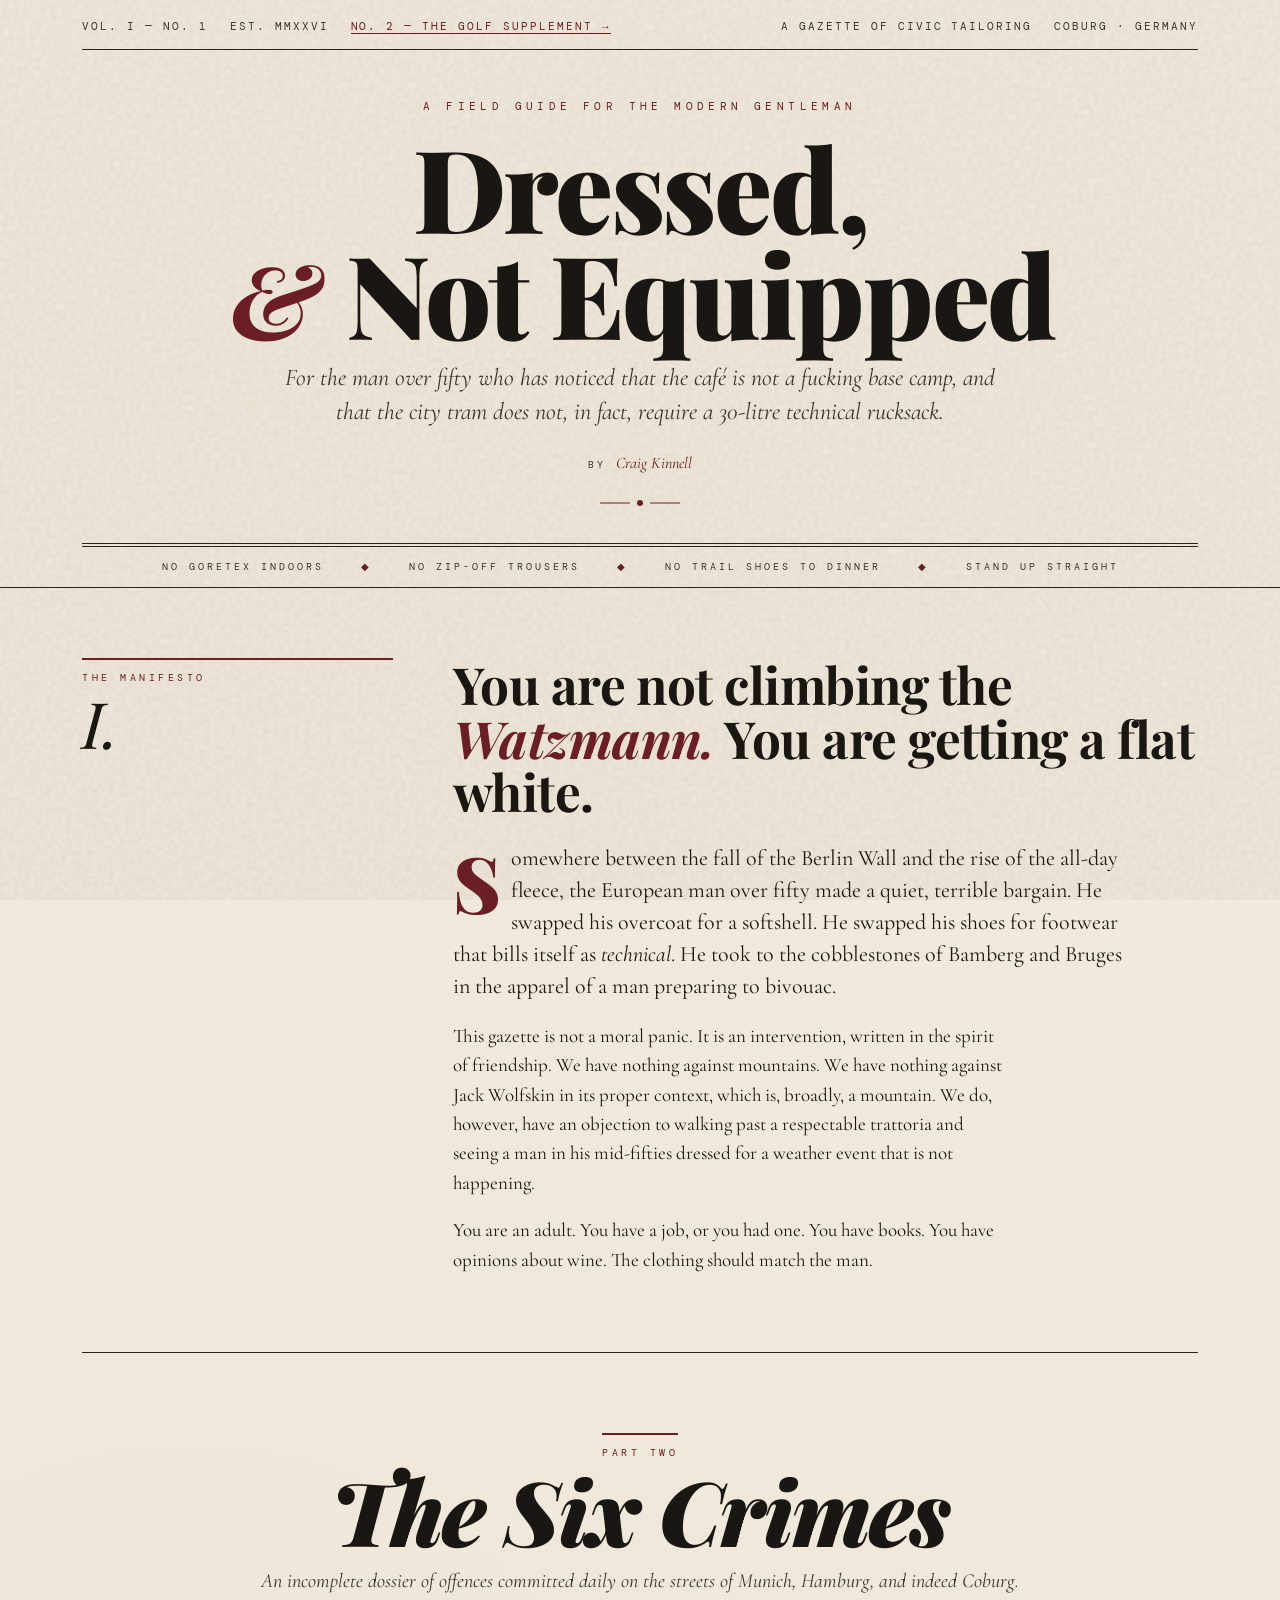
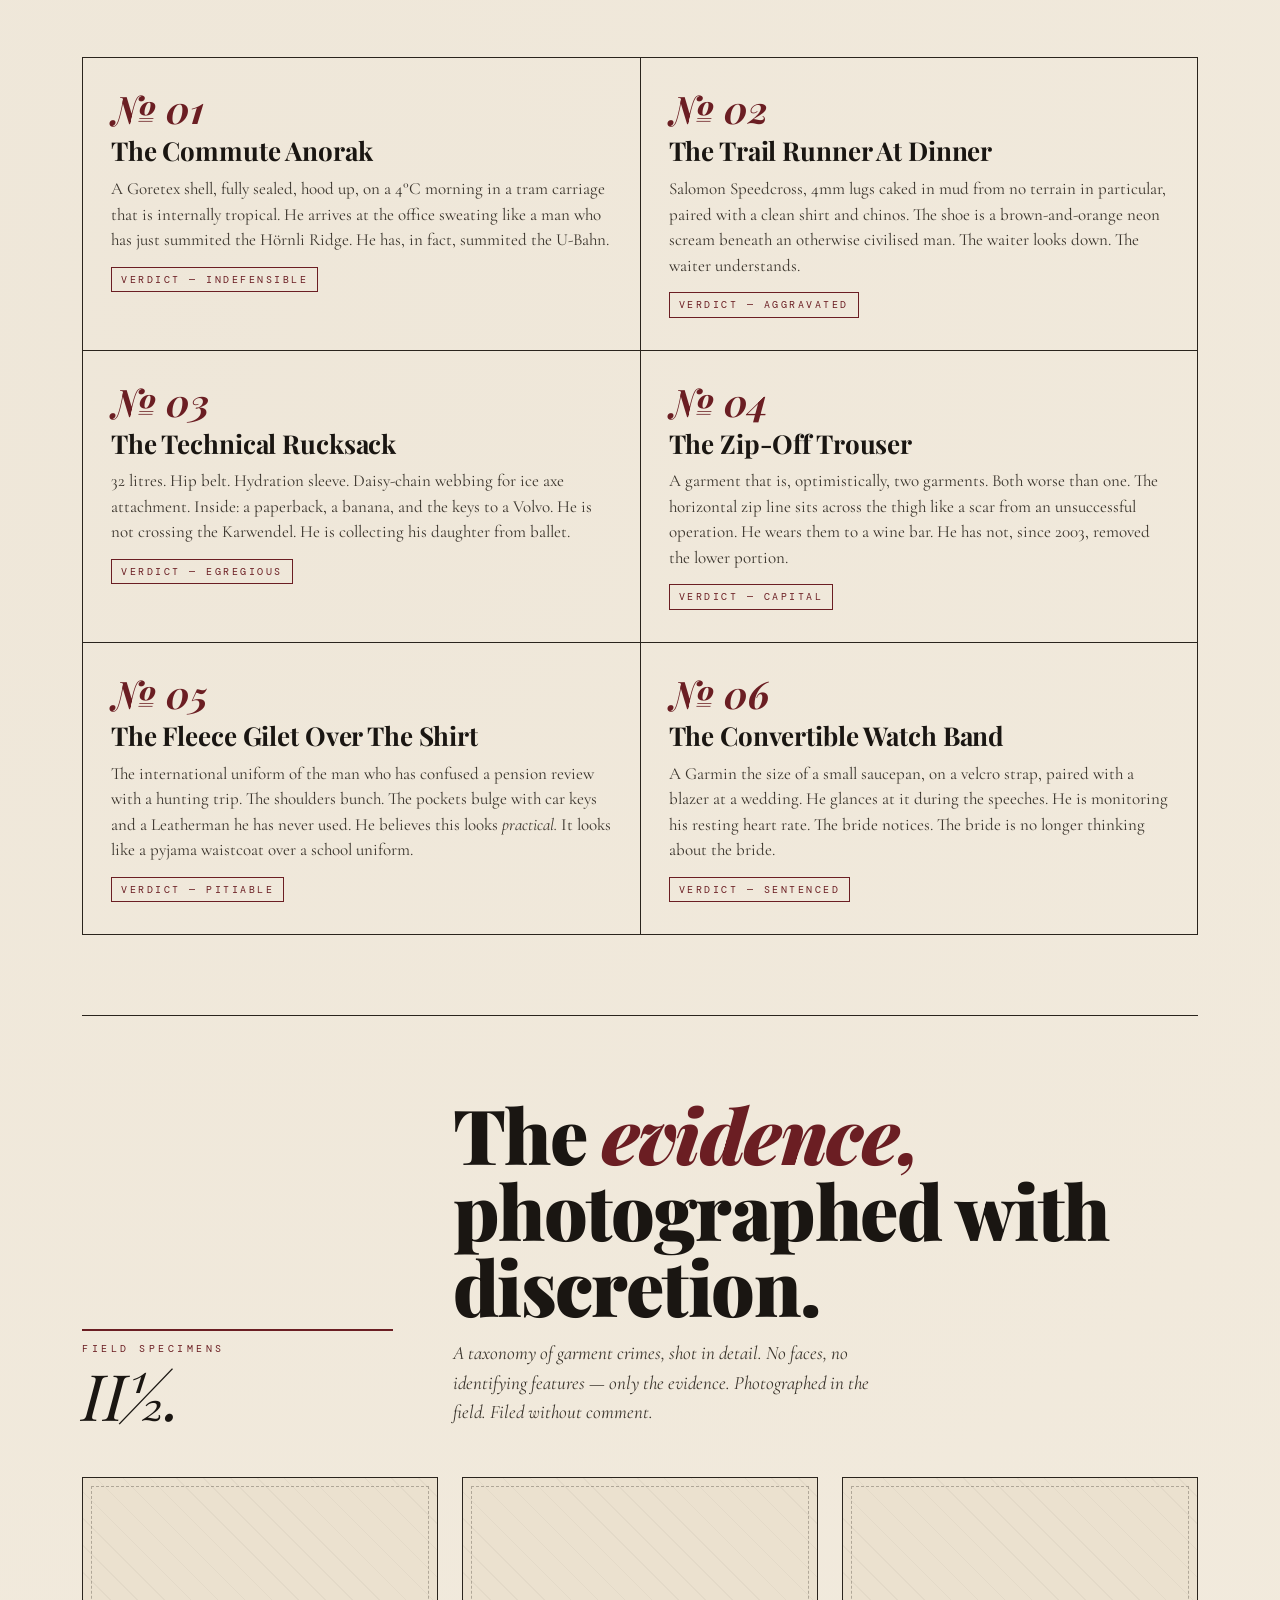
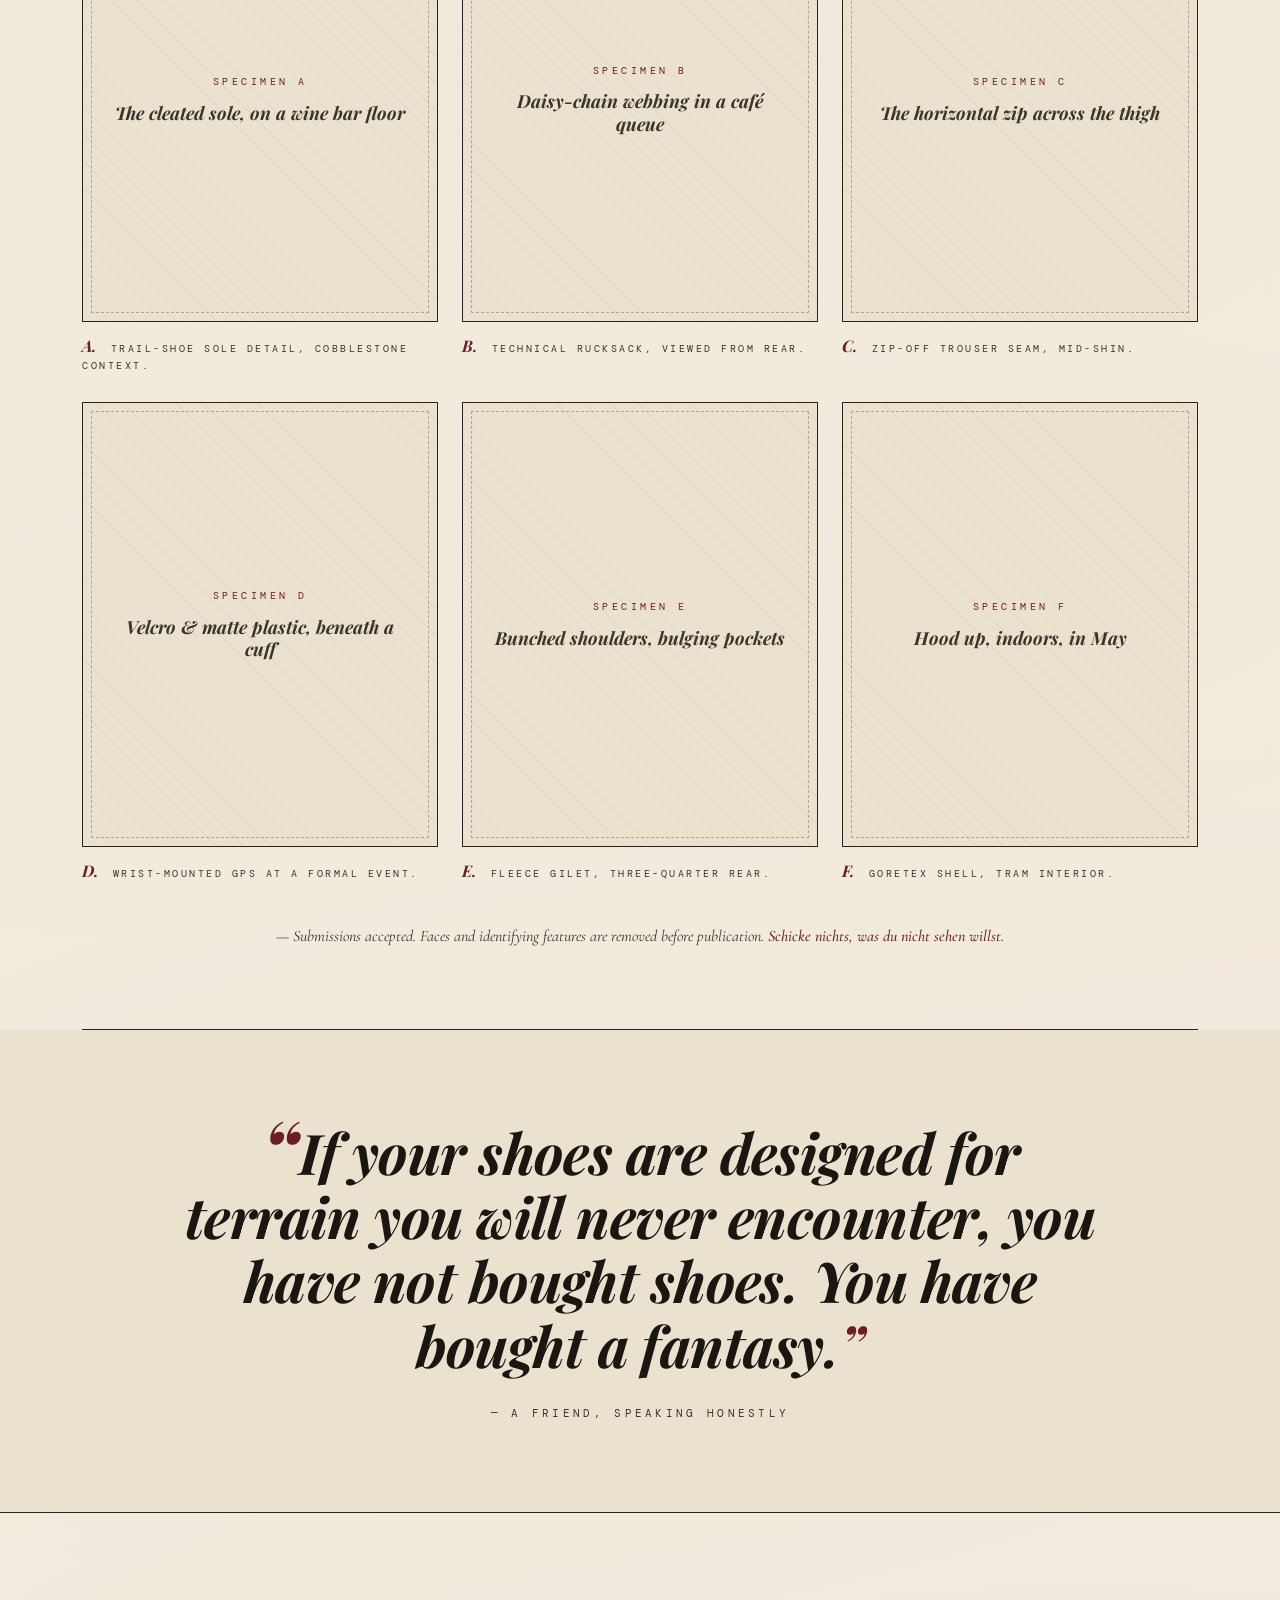
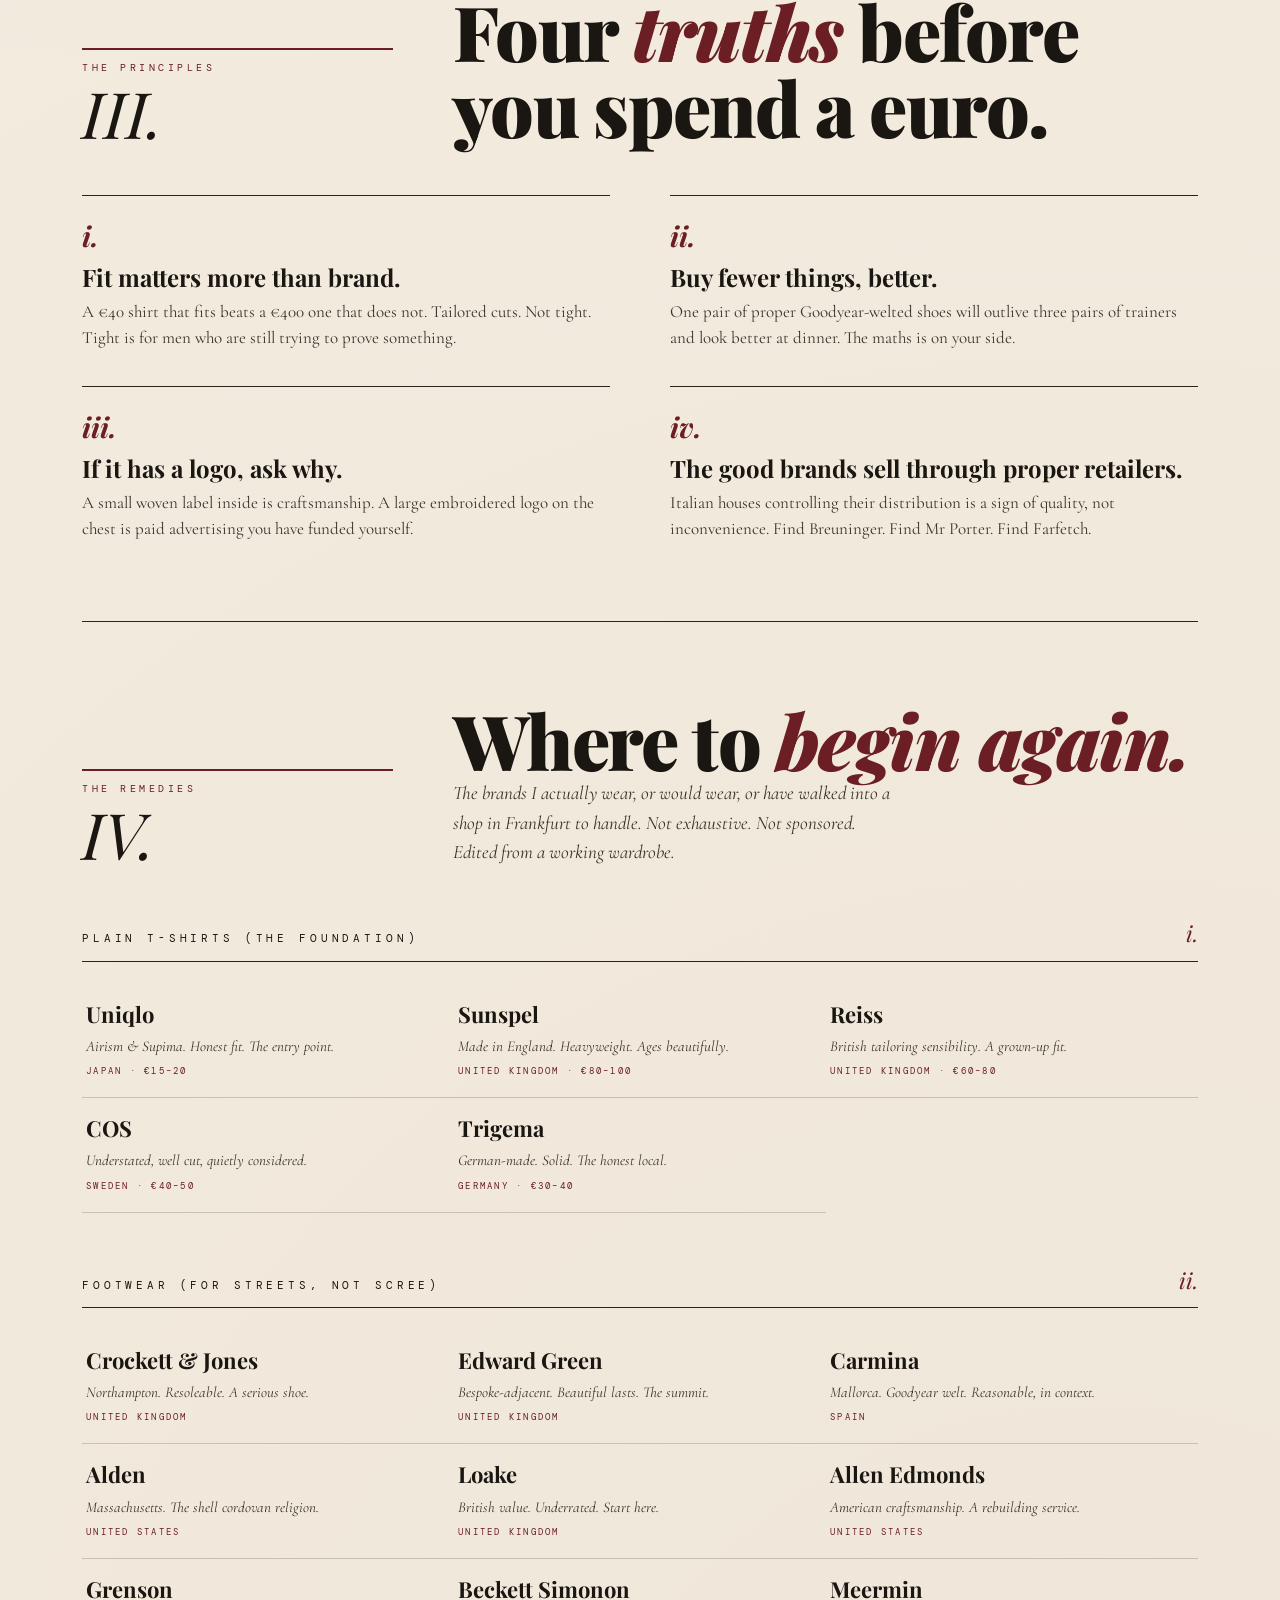
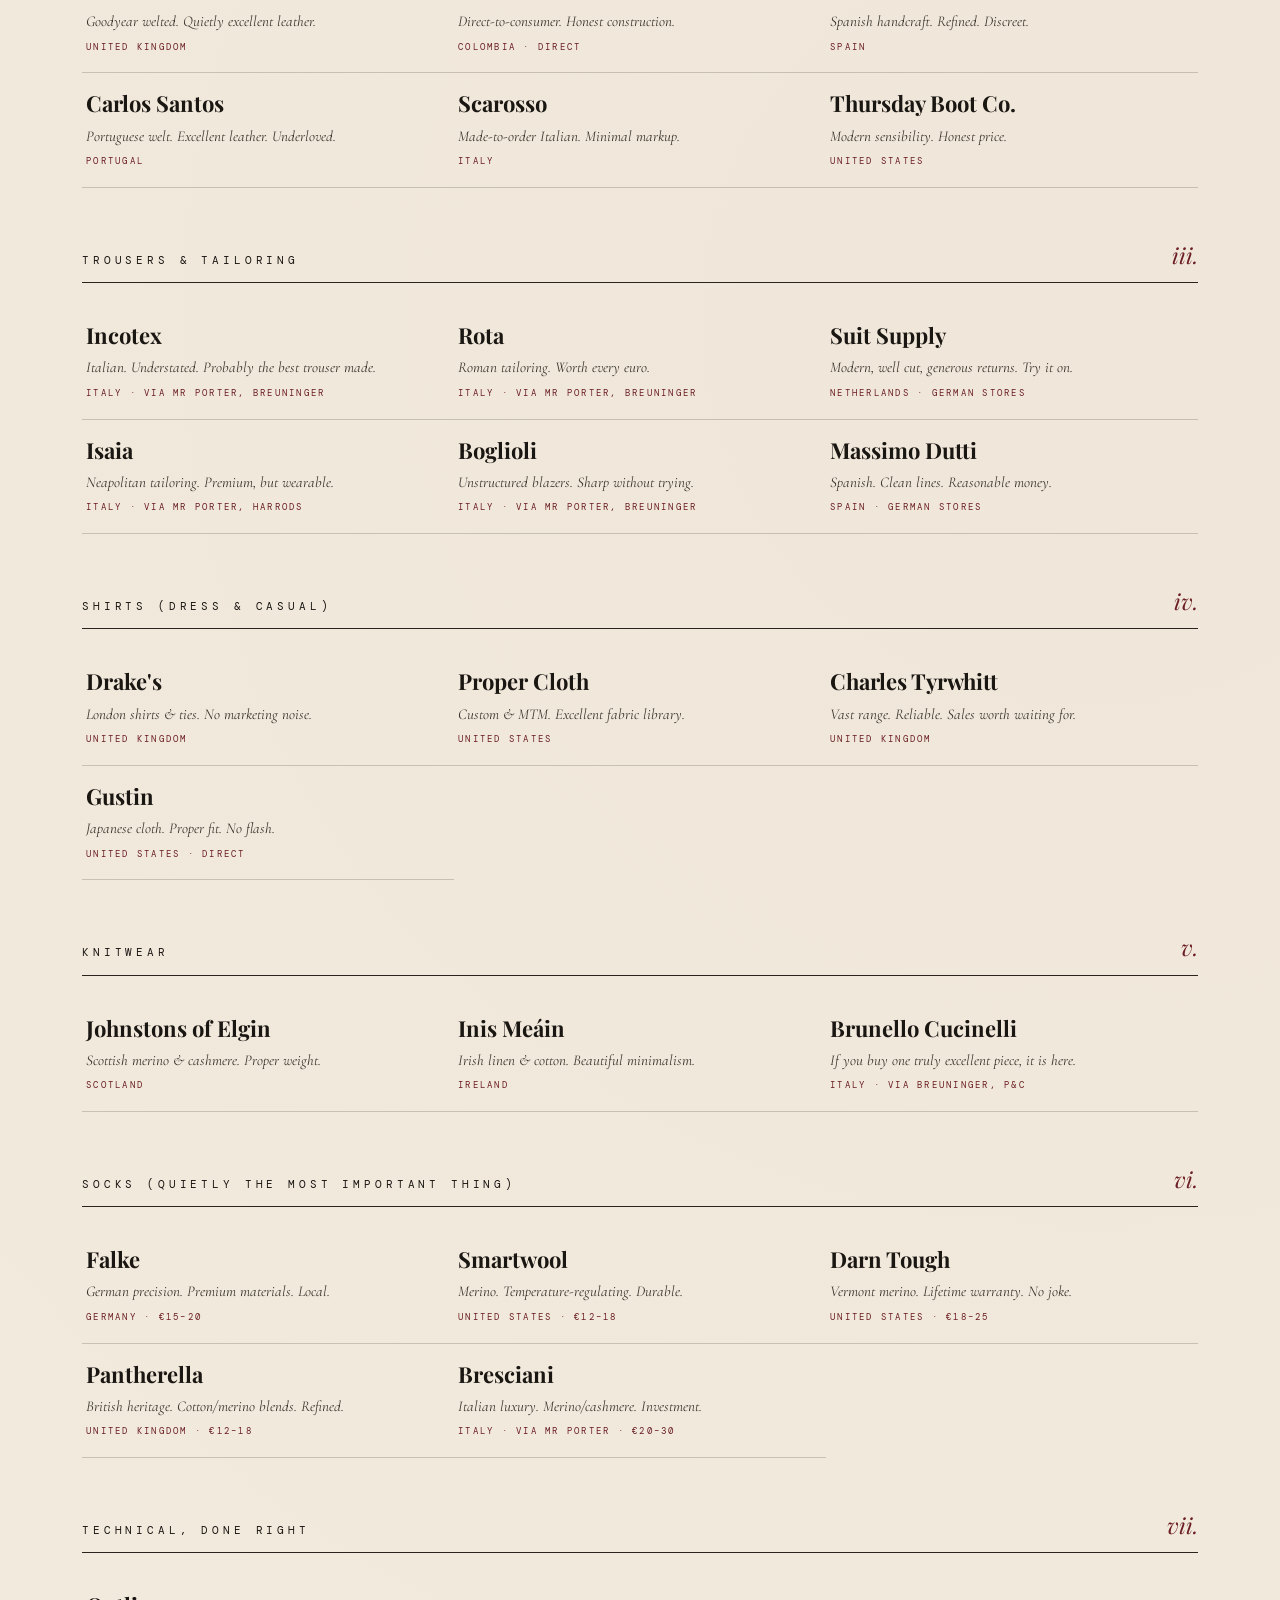
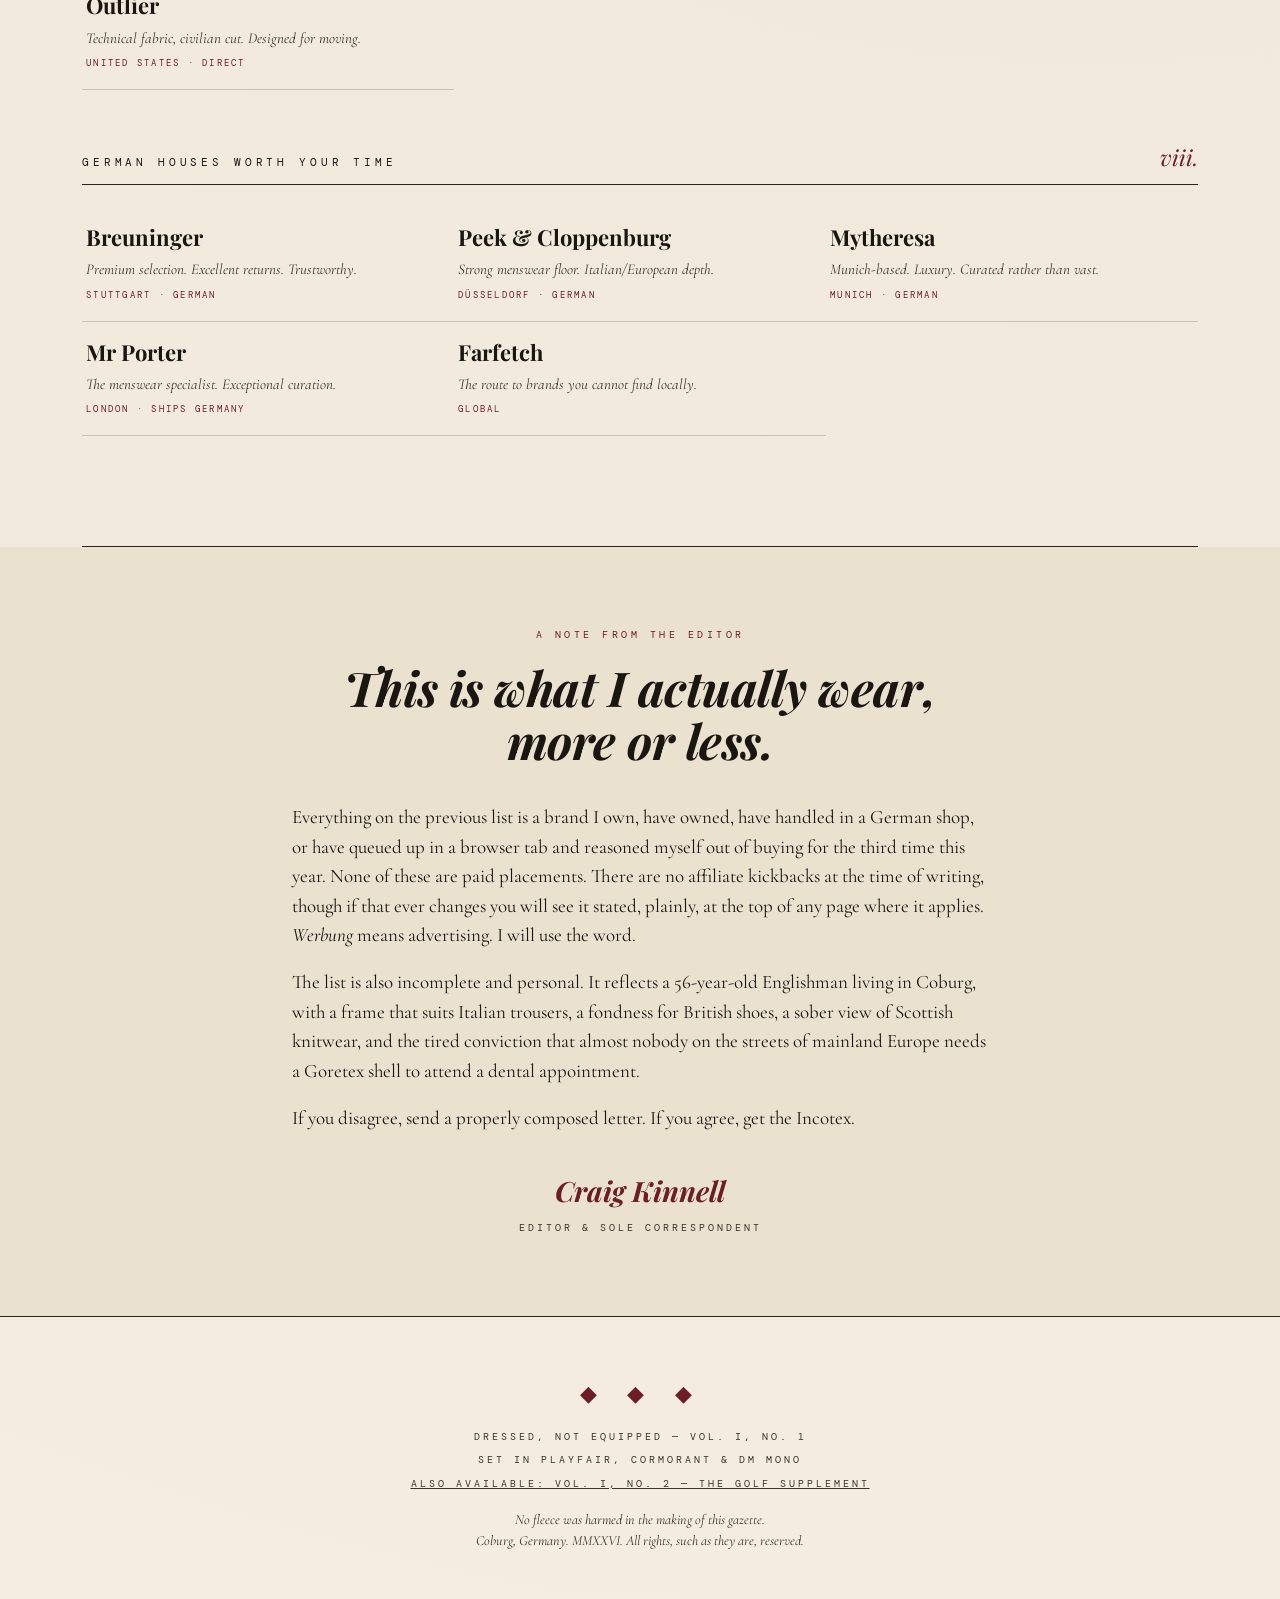
==== index.html @ 10fee745 "Move Dressed, Not Equipped here, with Vol. I, No. 2: The Golf Supplement Co-Authored-By: Claude Opus" ====
<!DOCTYPE html>
<html lang="en">
<head>
<meta charset="UTF-8" />
<meta name="viewport" content="width=device-width, initial-scale=1.0" />
<title>Dressed, Not Equipped — A Gazette by Craig Kinnell</title>
<meta name="description" content="A field guide for the over-50 city gentleman, against the tyranny of technical outerwear in cafés. Written from Coburg, Germany." />
<link rel="preconnect" href="https://fonts.googleapis.com">
<link rel="preconnect" href="https://fonts.gstatic.com" crossorigin>
<link href="https://fonts.googleapis.com/css2?family=Cormorant+Garamond:ital,wght@0,400;0,500;0,600;0,700;1,400;1,500&family=DM+Mono:ital,wght@0,400;0,500;1,400&family=Playfair+Display:ital,wght@0,700;0,900;1,700&display=swap" rel="stylesheet">
<style>
  :root {
    --paper: #f4ede0;
    --paper-deep: #ebe1cf;
    --ink: #1a1612;
    --ink-soft: #3a342c;
    --rule: #2a241d;
    --oxblood: #6b1e23;
    --serif: 'Cormorant Garamond', 'EB Garamond', Georgia, serif;
    --display: 'Playfair Display', 'Bodoni 72', 'Didot', serif;
    --mono: 'DM Mono', 'Courier New', monospace;
  }
  * { box-sizing: border-box; margin: 0; padding: 0; }
  html { scroll-behavior: smooth; }
  body {
    background: var(--paper);
    background-image:
      radial-gradient(circle at 15% 20%, rgba(106, 78, 40, 0.04) 0%, transparent 40%),
      radial-gradient(circle at 85% 70%, rgba(107, 30, 35, 0.03) 0%, transparent 50%);
    color: var(--ink);
    font-family: var(--serif);
    font-size: 19px;
    line-height: 1.55;
    overflow-x: hidden;
    position: relative;
  }
  body::before {
    content: '';
    position: fixed;
    inset: 0;
    pointer-events: none;
    z-index: 1;
    background-image: url("data:image/svg+xml,%3Csvg viewBox='0 0 200 200' xmlns='http://www.w3.org/2000/svg'%3E%3Cfilter id='n'%3E%3CfeTurbulence type='fractalNoise' baseFrequency='0.85' numOctaves='2' stitchTiles='stitch'/%3E%3CfeColorMatrix values='0 0 0 0 0.1 0 0 0 0 0.08 0 0 0 0 0.05 0 0 0 0.18 0'/%3E%3C/filter%3E%3Crect width='100%25' height='100%25' filter='url(%23n)'/%3E%3C/svg%3E");
    opacity: 0.5;
    mix-blend-mode: multiply;
  }
  .container { max-width: 1180px; margin: 0 auto; padding: 0 32px; position: relative; z-index: 2; }
  .masthead {
    border-bottom: 1px solid var(--rule);
    padding: 18px 0 14px;
    display: flex;
    justify-content: space-between;
    align-items: baseline;
    font-family: var(--mono);
    font-size: 11px;
    text-transform: uppercase;
    letter-spacing: 0.18em;
    color: var(--ink-soft);
  }
  .masthead .left, .masthead .right { display: flex; gap: 22px; }
  .hero { padding: 48px 0 32px; border-bottom: 4px double var(--rule); text-align: center; }
  .hero .kicker {
    font-family: var(--mono); font-size: 11px; letter-spacing: 0.4em;
    text-transform: uppercase; color: var(--oxblood); margin-bottom: 18px;
  }
  .hero h1 {
    font-family: var(--display); font-weight: 900;
    font-size: clamp(48px, 9vw, 124px);
    line-height: 0.92; letter-spacing: -0.02em;
  }
  .hero h1 .amp { font-style: italic; font-weight: 700; color: var(--oxblood); font-size: 0.9em; padding: 0 0.05em; }
  .hero .deck {
    font-family: var(--serif); font-style: italic;
    font-size: clamp(18px, 2vw, 24px); color: var(--ink-soft);
    max-width: 720px; margin: 16px auto 0; line-height: 1.4;
  }
  .hero .byline {
    font-family: var(--mono); font-size: 10px; letter-spacing: 0.35em;
    text-transform: uppercase; color: var(--ink-soft); margin-top: 22px;
  }
  .hero .byline em {
    font-family: var(--serif); font-style: italic; text-transform: none;
    letter-spacing: 0; font-size: 16px; color: var(--oxblood);
  }
  .hero .ornament { margin: 20px auto 0; display: block; width: 80px; color: var(--oxblood); }
  .strip {
    border-bottom: 1px solid var(--rule); padding: 12px 0;
    font-family: var(--mono); font-size: 10px; letter-spacing: 0.3em;
    text-transform: uppercase; text-align: center; color: var(--ink-soft);
  }
  .strip span { margin: 0 14px; }
  .strip .dot { color: var(--oxblood); }
  .section-label {
    font-family: var(--mono); font-size: 10px; letter-spacing: 0.35em;
    text-transform: uppercase; color: var(--oxblood);
    border-top: 2px solid var(--oxblood); padding-top: 10px; display: block;
  }
  .section-label .num {
    display: block; font-family: var(--display); font-style: italic;
    font-size: 64px; color: var(--ink); letter-spacing: 0; margin-top: 6px; line-height: 1;
  }
  .manifesto { padding: 70px 0 60px; border-bottom: 1px solid var(--rule); }
  .manifesto-grid { display: grid; grid-template-columns: 1fr 2.4fr; gap: 60px; align-items: start; }
  .manifesto h2 {
    font-family: var(--display); font-weight: 700;
    font-size: clamp(32px, 4vw, 52px); line-height: 1.05;
    letter-spacing: -0.01em; margin-bottom: 24px;
  }
  .manifesto h2 em { font-style: italic; color: var(--oxblood); }
  .manifesto p { margin-bottom: 18px; max-width: 62ch; }
  .manifesto p.lede { font-size: 22px; line-height: 1.45; }
  .manifesto p.lede::first-letter {
    font-family: var(--display); font-weight: 900; font-size: 78px;
    float: left; line-height: 0.85; padding: 6px 10px 0 0; color: var(--oxblood);
  }
  .crimes { padding: 80px 0; border-bottom: 1px solid var(--rule); }
  .crimes-header { text-align: center; margin-bottom: 60px; }
  .crimes-header h2 {
    font-family: var(--display); font-weight: 900; font-style: italic;
    font-size: clamp(48px, 7vw, 92px); line-height: 1; letter-spacing: -0.02em;
  }
  .crimes-header .sub {
    font-family: var(--serif); font-style: italic;
    color: var(--ink-soft); font-size: 20px; margin-top: 12px;
  }
  .crimes-list {
    display: grid; grid-template-columns: 1fr 1fr;
    border-top: 1px solid var(--rule); border-left: 1px solid var(--rule);
  }
  .crime {
    padding: 32px 28px;
    border-right: 1px solid var(--rule); border-bottom: 1px solid var(--rule);
    transition: background 0.4s ease;
  }
  .crime:hover { background: var(--paper-deep); }
  .crime .num {
    font-family: var(--display); font-style: italic; font-weight: 700;
    font-size: 38px; color: var(--oxblood); line-height: 1; margin-bottom: 8px;
  }
  .crime h3 {
    font-family: var(--display); font-weight: 700;
    font-size: 26px; line-height: 1.15; margin-bottom: 10px; letter-spacing: -0.005em;
  }
  .crime p { font-size: 17px; line-height: 1.5; color: var(--ink-soft); }
  .crime .verdict {
    display: inline-block; margin-top: 14px;
    font-family: var(--mono); font-size: 10px; letter-spacing: 0.25em;
    text-transform: uppercase; color: var(--oxblood);
    border: 1px solid var(--oxblood); padding: 4px 9px;
  }
  .pullquote {
    padding: 90px 0; text-align: center;
    border-bottom: 1px solid var(--rule); background: var(--paper-deep);
  }

  /* ─── FIELD SPECIMENS ─────────────────────────────── */
  .specimens { padding: 80px 0; border-bottom: 1px solid var(--rule); }
  .specimens-header {
    display: grid; grid-template-columns: 1fr 2.4fr;
    gap: 60px; margin-bottom: 50px; align-items: end;
  }
  .specimens-header h2 {
    font-family: var(--display); font-weight: 900;
    font-size: clamp(40px, 6vw, 76px); line-height: 1; letter-spacing: -0.02em;
    margin-bottom: 14px;
  }
  .specimens-header h2 em { font-style: italic; color: var(--oxblood); }
  .specimens-header p {
    font-style: italic; color: var(--ink-soft); max-width: 56ch;
  }
  .specimens-grid {
    display: grid; grid-template-columns: repeat(3, 1fr); gap: 28px 24px;
  }
  .specimen { display: block; }
  .specimen-frame {
    position: relative; aspect-ratio: 4 / 5;
    background: var(--paper-deep);
    border: 1px solid var(--rule);
    overflow: hidden;
    transition: transform 0.5s cubic-bezier(0.2, 0.8, 0.2, 1), box-shadow 0.5s;
  }
  .specimen-frame::before {
    content: '';
    position: absolute; inset: 8px;
    border: 1px dashed rgba(42, 36, 29, 0.3);
    pointer-events: none;
  }
  .specimen-frame:hover {
    transform: translateY(-4px);
    box-shadow: 0 16px 40px -20px rgba(26, 22, 18, 0.4);
  }
  .specimen-placeholder {
    position: absolute; inset: 0;
    display: flex; flex-direction: column;
    align-items: center; justify-content: center;
    text-align: center; padding: 28px;
    background:
      repeating-linear-gradient(
        45deg,
        transparent 0,
        transparent 18px,
        rgba(42, 36, 29, 0.04) 18px,
        rgba(42, 36, 29, 0.04) 19px
      );
  }
  .ph-label {
    font-family: var(--mono); font-size: 10px; letter-spacing: 0.35em;
    text-transform: uppercase; color: var(--oxblood);
    margin-bottom: 12px;
  }
  .ph-detail {
    font-family: var(--display); font-style: italic; font-weight: 700;
    font-size: 18px; line-height: 1.25; color: var(--ink-soft);
  }
  .specimen figcaption {
    font-family: var(--mono); font-size: 10px;
    letter-spacing: 0.25em; text-transform: uppercase;
    color: var(--ink-soft); margin-top: 12px;
  }
  .specimen .caption-num {
    font-family: var(--display); font-style: italic;
    font-weight: 700; font-size: 16px; color: var(--oxblood);
    text-transform: none; letter-spacing: 0; margin-right: 6px;
  }
  .specimens-note {
    margin-top: 40px; text-align: center;
    font-family: var(--serif); font-style: italic;
    font-size: 16px; color: var(--ink-soft);
  }
  .specimens-note em { color: var(--oxblood); font-weight: 500; }

  /* ─── DISCLOSURE BLOCK ────────────────────────────── */
  .disclosure {
    margin: 40px auto 0; max-width: 780px;
    border-top: 1px solid var(--rule);
    border-bottom: 1px solid var(--rule);
    padding: 22px 28px;
    font-family: var(--serif); font-size: 15px;
    line-height: 1.5; color: var(--ink-soft);
    text-align: center;
  }
  .disclosure .tag {
    display: inline-block; margin-bottom: 8px;
    font-family: var(--mono); font-size: 10px;
    letter-spacing: 0.35em; text-transform: uppercase;
    color: var(--oxblood);
  }
  .disclosure em { font-style: italic; color: var(--ink); }
  .pullquote blockquote {
    font-family: var(--display); font-style: italic; font-weight: 700;
    font-size: clamp(28px, 4.5vw, 56px); line-height: 1.15;
    max-width: 920px; margin: 0 auto; letter-spacing: -0.01em;
  }
  .pullquote blockquote::before {
    content: '“'; font-size: 1.5em; color: var(--oxblood);
    line-height: 0; vertical-align: -0.1em;
  }
  .pullquote blockquote::after { content: '”'; color: var(--oxblood); }
  .pullquote cite {
    display: block; margin-top: 28px;
    font-family: var(--mono); font-size: 11px; letter-spacing: 0.3em;
    text-transform: uppercase; font-style: normal; color: var(--ink-soft);
  }
  .principles { padding: 80px 0; border-bottom: 1px solid var(--rule); }
  .principles-header {
    display: grid; grid-template-columns: 1fr 2.4fr;
    gap: 60px; margin-bottom: 50px; align-items: end;
  }
  .principles-header h2 {
    font-family: var(--display); font-weight: 900;
    font-size: clamp(40px, 6vw, 76px); line-height: 1; letter-spacing: -0.02em;
  }
  .principles-header h2 em { font-style: italic; color: var(--oxblood); }
  .principles-grid { display: grid; grid-template-columns: repeat(2, 1fr); gap: 36px 60px; }
  .principle { border-top: 1px solid var(--rule); padding-top: 18px; }
  .principle .num {
    font-family: var(--display); font-style: italic; font-weight: 700;
    font-size: 28px; color: var(--oxblood); margin-bottom: 6px;
  }
  .principle h3 {
    font-family: var(--display); font-weight: 700;
    font-size: 24px; margin-bottom: 8px; line-height: 1.15;
  }
  .principle p { font-size: 17px; line-height: 1.5; color: var(--ink-soft); }
  .remedies { padding: 80px 0 60px; border-bottom: 1px solid var(--rule); }
  .remedies-header {
    display: grid; grid-template-columns: 1fr 2.4fr;
    gap: 60px; margin-bottom: 50px; align-items: end;
  }
  .remedies-header h2 {
    font-family: var(--display); font-weight: 900;
    font-size: clamp(40px, 6vw, 76px); line-height: 1; letter-spacing: -0.02em;
  }
  .remedies-header h2 em { font-style: italic; color: var(--oxblood); }
  .remedies-header p { font-style: italic; color: var(--ink-soft); max-width: 56ch; }
  .category { margin-bottom: 50px; }
  .category-title {
    font-family: var(--mono); font-size: 11px; letter-spacing: 0.35em;
    text-transform: uppercase; color: var(--ink);
    border-bottom: 1px solid var(--rule); padding-bottom: 10px; margin-bottom: 22px;
    display: flex; justify-content: space-between; align-items: baseline;
  }
  .category-title .index {
    color: var(--oxblood); font-style: italic; font-family: var(--display);
    text-transform: none; letter-spacing: 0; font-size: 22px;
  }
  .links { display: grid; grid-template-columns: repeat(auto-fill, minmax(280px, 1fr)); }
  .link {
    display: block; padding: 18px 4px;
    border-bottom: 1px solid rgba(42, 36, 29, 0.2);
    text-decoration: none; color: var(--ink);
    transition: padding-left 0.35s cubic-bezier(0.2, 0.8, 0.2, 1), background 0.3s;
    position: relative;
  }
  .link:hover {
    padding-left: 16px;
    background: linear-gradient(90deg, rgba(107,30,35,0.05), transparent 60%);
  }
  .link::before {
    content: '→'; position: absolute; left: -12px; top: 28px;
    color: var(--oxblood); opacity: 0;
    transition: opacity 0.3s, left 0.3s; font-size: 18px;
  }
  .link:hover::before { opacity: 1; left: 0; }
  .link .name {
    font-family: var(--display); font-size: 22px; font-weight: 700;
    line-height: 1.1; display: block; margin-bottom: 4px;
  }
  .link .note { font-family: var(--serif); font-style: italic; font-size: 15px; color: var(--ink-soft); }
  .link .origin {
    font-family: var(--mono); font-size: 9px; letter-spacing: 0.25em;
    text-transform: uppercase; color: var(--oxblood);
    margin-top: 6px; display: block;
  }
  .editors-note {
    padding: 80px 0; border-bottom: 1px solid var(--rule);
    background: var(--paper-deep);
  }
  .editors-note .container { max-width: 760px; }
  .editors-note .label {
    font-family: var(--mono); font-size: 10px; letter-spacing: 0.35em;
    text-transform: uppercase; color: var(--oxblood);
    text-align: center; margin-bottom: 18px;
  }
  .editors-note h2 {
    font-family: var(--display); font-weight: 700; font-style: italic;
    font-size: clamp(32px, 4vw, 48px); line-height: 1.1;
    text-align: center; margin-bottom: 36px; letter-spacing: -0.01em;
  }
  .editors-note p { margin-bottom: 18px; }
  .editors-note .signature { margin-top: 36px; text-align: center; }
  .editors-note .signature .name {
    font-family: var(--display); font-style: italic; font-weight: 700;
    font-size: 28px; color: var(--oxblood);
  }
  .editors-note .signature .role {
    display: block; font-family: var(--mono);
    font-size: 10px; letter-spacing: 0.3em;
    text-transform: uppercase; color: var(--ink-soft); margin-top: 8px;
  }
  footer {
    padding: 60px 0 40px; text-align: center;
    font-family: var(--mono); font-size: 10px; letter-spacing: 0.3em;
    text-transform: uppercase; color: var(--ink-soft);
  }
  footer .ornament {
    color: var(--oxblood); font-size: 22px;
    margin-bottom: 18px; letter-spacing: 0.4em;
  }
  footer p { margin-bottom: 8px; }
  footer .small {
    font-family: var(--serif); font-style: italic;
    text-transform: none; letter-spacing: 0;
    font-size: 14px; color: var(--ink-soft);
    margin-top: 18px; line-height: 1.5;
  }
  @media (max-width: 760px) {
    .container { padding: 0 22px; }
    .masthead { font-size: 9px; flex-direction: column; gap: 6px; align-items: center; }
    .masthead .left, .masthead .right { gap: 14px; }
    .manifesto-grid, .remedies-header, .principles-header, .specimens-header { grid-template-columns: 1fr; gap: 30px; }
    .crimes-list, .principles-grid { grid-template-columns: 1fr; }
    .specimens-grid { grid-template-columns: 1fr 1fr; gap: 18px; }
    .strip span { display: inline-block; margin: 2px 8px; }
  }
  @keyframes rise {
    from { opacity: 0; transform: translateY(18px); }
    to   { opacity: 1; transform: translateY(0); }
  }
  .hero, .manifesto, .crime, .specimens, .pullquote, .principles, .remedies, .editors-note {
    animation: rise 0.9s cubic-bezier(0.2, 0.8, 0.2, 1) both;
  }
  .crime:nth-child(1) { animation-delay: 0.05s; }
  .crime:nth-child(2) { animation-delay: 0.10s; }
  .crime:nth-child(3) { animation-delay: 0.15s; }
  .crime:nth-child(4) { animation-delay: 0.20s; }
  .crime:nth-child(5) { animation-delay: 0.25s; }
  .crime:nth-child(6) { animation-delay: 0.30s; }
</style>
</head>
<body>

<div class="container">
  <header class="masthead">
    <div class="left">
      <span>Vol. I — No. 1</span>
      <span>Est. MMXXVI</span>
      <span><a href="golf.html" style="color:var(--oxblood);text-decoration:none;border-bottom:1px solid currentColor;">No. 2 — The Golf Supplement →</a></span>
    </div>
    <div class="right">
      <span>A Gazette of Civic Tailoring</span>
      <span>Coburg · Germany</span>
    </div>
  </header>

  <section class="hero">
    <div class="kicker">A Field Guide for the Modern Gentleman</div>
    <h1>Dressed,<br><span class="amp">&amp;</span> Not Equipped</h1>
    <p class="deck">For the man over fifty who has noticed that the café is not a fucking base camp, and that the city tram does not, in fact, require a 30-litre technical rucksack.</p>
    <div class="byline">By <em>Craig Kinnell</em></div>
    <svg class="ornament" viewBox="0 0 80 16" fill="none" xmlns="http://www.w3.org/2000/svg">
      <path d="M0 8 H30" stroke="currentColor" stroke-width="1"/>
      <circle cx="40" cy="8" r="3" fill="currentColor"/>
      <path d="M50 8 H80" stroke="currentColor" stroke-width="1"/>
    </svg>
  </section>
</div>

<div class="strip">
  <span>No Goretex Indoors</span>
  <span class="dot">◆</span>
  <span>No Zip-Off Trousers</span>
  <span class="dot">◆</span>
  <span>No Trail Shoes To Dinner</span>
  <span class="dot">◆</span>
  <span>Stand Up Straight</span>
</div>

<div class="container">

  <section class="manifesto">
    <div class="manifesto-grid">
      <div><span class="section-label">The Manifesto<span class="num">I.</span></span></div>
      <div>
        <h2>You are not climbing the <em>Watzmann.</em> You are getting a flat white.</h2>
        <p class="lede">Somewhere between the fall of the Berlin Wall and the rise of the all-day fleece, the European man over fifty made a quiet, terrible bargain. He swapped his overcoat for a softshell. He swapped his shoes for footwear that bills itself as <em>technical</em>. He took to the cobblestones of Bamberg and Bruges in the apparel of a man preparing to bivouac.</p>
        <p>This gazette is not a moral panic. It is an intervention, written in the spirit of friendship. We have nothing against mountains. We have nothing against Jack Wolfskin in its proper context, which is, broadly, a mountain. We do, however, have an objection to walking past a respectable trattoria and seeing a man in his mid-fifties dressed for a weather event that is not happening.</p>
        <p>You are an adult. You have a job, or you had one. You have books. You have opinions about wine. The clothing should match the man.</p>
      </div>
    </div>
  </section>

  <section class="crimes">
    <div class="crimes-header">
      <span class="section-label" style="display:inline-block;text-align:left;">Part Two</span>
      <h2>The <em>Six</em> Crimes</h2>
      <p class="sub">An incomplete dossier of offences committed daily on the streets of Munich, Hamburg, and indeed Coburg.</p>
    </div>

    <div class="crimes-list">
      <article class="crime">
        <div class="num">№ 01</div>
        <h3>The Commute Anorak</h3>
        <p>A Goretex shell, fully sealed, hood up, on a 4°C morning in a tram carriage that is internally tropical. He arrives at the office sweating like a man who has just summited the Hörnli Ridge. He has, in fact, summited the U-Bahn.</p>
        <span class="verdict">Verdict — Indefensible</span>
      </article>
      <article class="crime">
        <div class="num">№ 02</div>
        <h3>The Trail Runner At Dinner</h3>
        <p>Salomon Speedcross, 4mm lugs caked in mud from no terrain in particular, paired with a clean shirt and chinos. The shoe is a brown-and-orange neon scream beneath an otherwise civilised man. The waiter looks down. The waiter understands.</p>
        <span class="verdict">Verdict — Aggravated</span>
      </article>
      <article class="crime">
        <div class="num">№ 03</div>
        <h3>The Technical Rucksack</h3>
        <p>32 litres. Hip belt. Hydration sleeve. Daisy-chain webbing for ice axe attachment. Inside: a paperback, a banana, and the keys to a Volvo. He is not crossing the Karwendel. He is collecting his daughter from ballet.</p>
        <span class="verdict">Verdict — Egregious</span>
      </article>
      <article class="crime">
        <div class="num">№ 04</div>
        <h3>The Zip-Off Trouser</h3>
        <p>A garment that is, optimistically, two garments. Both worse than one. The horizontal zip line sits across the thigh like a scar from an unsuccessful operation. He wears them to a wine bar. He has not, since 2003, removed the lower portion.</p>
        <span class="verdict">Verdict — Capital</span>
      </article>
      <article class="crime">
        <div class="num">№ 05</div>
        <h3>The Fleece Gilet Over The Shirt</h3>
        <p>The international uniform of the man who has confused a pension review with a hunting trip. The shoulders bunch. The pockets bulge with car keys and a Leatherman he has never used. He believes this looks <em>practical.</em> It looks like a pyjama waistcoat over a school uniform.</p>
        <span class="verdict">Verdict — Pitiable</span>
      </article>
      <article class="crime">
        <div class="num">№ 06</div>
        <h3>The Convertible Watch Band</h3>
        <p>A Garmin the size of a small saucepan, on a velcro strap, paired with a blazer at a wedding. He glances at it during the speeches. He is monitoring his resting heart rate. The bride notices. The bride is no longer thinking about the bride.</p>
        <span class="verdict">Verdict — Sentenced</span>
      </article>
    </div>
  </section>

  <!-- ═══ FIELD SPECIMENS ═══ -->
  <section class="specimens">
    <div class="specimens-header">
      <div><span class="section-label">Field Specimens<span class="num">II½.</span></span></div>
      <div>
        <h2>The <em>evidence,</em> photographed with discretion.</h2>
        <p>A taxonomy of garment crimes, shot in detail. No faces, no identifying features — only the evidence. Photographed in the field. Filed without comment.</p>
      </div>
    </div>
    <div class="specimens-grid">
      <figure class="specimen">
        <div class="specimen-frame">
          <div class="specimen-placeholder">
            <span class="ph-label">Specimen A</span>
            <span class="ph-detail">The cleated sole, on a wine bar floor</span>
          </div>
        </div>
        <figcaption><span class="caption-num">A.</span> Trail-shoe sole detail, cobblestone context.</figcaption>
      </figure>
      <figure class="specimen">
        <div class="specimen-frame">
          <div class="specimen-placeholder">
            <span class="ph-label">Specimen B</span>
            <span class="ph-detail">Daisy-chain webbing in a café queue</span>
          </div>
        </div>
        <figcaption><span class="caption-num">B.</span> Technical rucksack, viewed from rear.</figcaption>
      </figure>
      <figure class="specimen">
        <div class="specimen-frame">
          <div class="specimen-placeholder">
            <span class="ph-label">Specimen C</span>
            <span class="ph-detail">The horizontal zip across the thigh</span>
          </div>
        </div>
        <figcaption><span class="caption-num">C.</span> Zip-off trouser seam, mid-shin.</figcaption>
      </figure>
      <figure class="specimen">
        <div class="specimen-frame">
          <div class="specimen-placeholder">
            <span class="ph-label">Specimen D</span>
            <span class="ph-detail">Velcro &amp; matte plastic, beneath a cuff</span>
          </div>
        </div>
        <figcaption><span class="caption-num">D.</span> Wrist-mounted GPS at a formal event.</figcaption>
      </figure>
      <figure class="specimen">
        <div class="specimen-frame">
          <div class="specimen-placeholder">
            <span class="ph-label">Specimen E</span>
            <span class="ph-detail">Bunched shoulders, bulging pockets</span>
          </div>
        </div>
        <figcaption><span class="caption-num">E.</span> Fleece gilet, three-quarter rear.</figcaption>
      </figure>
      <figure class="specimen">
        <div class="specimen-frame">
          <div class="specimen-placeholder">
            <span class="ph-label">Specimen F</span>
            <span class="ph-detail">Hood up, indoors, in May</span>
          </div>
        </div>
        <figcaption><span class="caption-num">F.</span> Goretex shell, tram interior.</figcaption>
      </figure>
    </div>
    <p class="specimens-note">— Submissions accepted. Faces and identifying features are removed before publication. <em>Schicke nichts, was du nicht sehen willst.</em></p>
  </section>

</div>

<section class="pullquote">
  <div class="container">
    <blockquote>If your shoes are designed for terrain you will never encounter, you have not bought shoes. You have bought a <em>fantasy.</em></blockquote>
    <cite>— A Friend, Speaking Honestly</cite>
  </div>
</section>

<div class="container">

  <section class="principles">
    <div class="principles-header">
      <div><span class="section-label">The Principles<span class="num">III.</span></span></div>
      <div><h2>Four <em>truths</em> before you spend a euro.</h2></div>
    </div>
    <div class="principles-grid">
      <div class="principle">
        <div class="num">i.</div>
        <h3>Fit matters more than brand.</h3>
        <p>A €40 shirt that fits beats a €400 one that does not. Tailored cuts. Not tight. Tight is for men who are still trying to prove something.</p>
      </div>
      <div class="principle">
        <div class="num">ii.</div>
        <h3>Buy fewer things, better.</h3>
        <p>One pair of proper Goodyear-welted shoes will outlive three pairs of trainers and look better at dinner. The maths is on your side.</p>
      </div>
      <div class="principle">
        <div class="num">iii.</div>
        <h3>If it has a logo, ask why.</h3>
        <p>A small woven label inside is craftsmanship. A large embroidered logo on the chest is paid advertising you have funded yourself.</p>
      </div>
      <div class="principle">
        <div class="num">iv.</div>
        <h3>The good brands sell through proper retailers.</h3>
        <p>Italian houses controlling their distribution is a sign of quality, not inconvenience. Find Breuninger. Find Mr Porter. Find Farfetch.</p>
      </div>
    </div>
  </section>

  <section class="remedies">
    <div class="remedies-header">
      <div><span class="section-label">The Remedies<span class="num">IV.</span></span></div>
      <div>
        <h2>Where to <em>begin again.</em></h2>
        <p>The brands I actually wear, or would wear, or have walked into a shop in Frankfurt to handle. Not exhaustive. Not sponsored. Edited from a working wardrobe.</p>
      </div>
    </div>

    <div class="category">
      <div class="category-title"><span>Plain T-Shirts (The Foundation)</span><span class="index">i.</span></div>
      <div class="links">
        <a class="link" href="https://www.uniqlo.com/de/de/" target="_blank" rel="noopener">
          <span class="name">Uniqlo</span>
          <span class="note">Airism &amp; Supima. Honest fit. The entry point.</span>
          <span class="origin">Japan · €15–20</span>
        </a>
        <a class="link" href="https://www.sunspel.com/" target="_blank" rel="noopener">
          <span class="name">Sunspel</span>
          <span class="note">Made in England. Heavyweight. Ages beautifully.</span>
          <span class="origin">United Kingdom · €80–100</span>
        </a>
        <a class="link" href="https://www.reiss.com/" target="_blank" rel="noopener">
          <span class="name">Reiss</span>
          <span class="note">British tailoring sensibility. A grown-up fit.</span>
          <span class="origin">United Kingdom · €60–80</span>
        </a>
        <a class="link" href="https://www.cos.com/" target="_blank" rel="noopener">
          <span class="name">COS</span>
          <span class="note">Understated, well cut, quietly considered.</span>
          <span class="origin">Sweden · €40–50</span>
        </a>
        <a class="link" href="https://www.trigema.de/" target="_blank" rel="noopener">
          <span class="name">Trigema</span>
          <span class="note">German-made. Solid. The honest local.</span>
          <span class="origin">Germany · €30–40</span>
        </a>
      </div>
    </div>

    <div class="category">
      <div class="category-title"><span>Footwear (For Streets, Not Scree)</span><span class="index">ii.</span></div>
      <div class="links">
        <a class="link" href="https://www.crockettandjones.com/" target="_blank" rel="noopener">
          <span class="name">Crockett &amp; Jones</span>
          <span class="note">Northampton. Resoleable. A serious shoe.</span>
          <span class="origin">United Kingdom</span>
        </a>
        <a class="link" href="https://www.edwardgreen.com/" target="_blank" rel="noopener">
          <span class="name">Edward Green</span>
          <span class="note">Bespoke-adjacent. Beautiful lasts. The summit.</span>
          <span class="origin">United Kingdom</span>
        </a>
        <a class="link" href="https://www.carminashoemaker.com/" target="_blank" rel="noopener">
          <span class="name">Carmina</span>
          <span class="note">Mallorca. Goodyear welt. Reasonable, in context.</span>
          <span class="origin">Spain</span>
        </a>
        <a class="link" href="https://aldenshop.com/" target="_blank" rel="noopener">
          <span class="name">Alden</span>
          <span class="note">Massachusetts. The shell cordovan religion.</span>
          <span class="origin">United States</span>
        </a>
        <a class="link" href="https://www.loake.co.uk/" target="_blank" rel="noopener">
          <span class="name">Loake</span>
          <span class="note">British value. Underrated. Start here.</span>
          <span class="origin">United Kingdom</span>
        </a>
        <a class="link" href="https://www.allenedmonds.com/" target="_blank" rel="noopener">
          <span class="name">Allen Edmonds</span>
          <span class="note">American craftsmanship. A rebuilding service.</span>
          <span class="origin">United States</span>
        </a>
        <a class="link" href="https://www.grenson.com/" target="_blank" rel="noopener">
          <span class="name">Grenson</span>
          <span class="note">Goodyear welted. Quietly excellent leather.</span>
          <span class="origin">United Kingdom</span>
        </a>
        <a class="link" href="https://www.beckettsimonon.com/" target="_blank" rel="noopener">
          <span class="name">Beckett Simonon</span>
          <span class="note">Direct-to-consumer. Honest construction.</span>
          <span class="origin">Colombia · Direct</span>
        </a>
        <a class="link" href="https://www.meermin.com/" target="_blank" rel="noopener">
          <span class="name">Meermin</span>
          <span class="note">Spanish handcraft. Refined. Discreet.</span>
          <span class="origin">Spain</span>
        </a>
        <a class="link" href="https://www.carlossantosshoes.com/" target="_blank" rel="noopener">
          <span class="name">Carlos Santos</span>
          <span class="note">Portuguese welt. Excellent leather. Underloved.</span>
          <span class="origin">Portugal</span>
        </a>
        <a class="link" href="https://scarosso.com/" target="_blank" rel="noopener">
          <span class="name">Scarosso</span>
          <span class="note">Made-to-order Italian. Minimal markup.</span>
          <span class="origin">Italy</span>
        </a>
        <a class="link" href="https://thursdayboots.com/" target="_blank" rel="noopener">
          <span class="name">Thursday Boot Co.</span>
          <span class="note">Modern sensibility. Honest price.</span>
          <span class="origin">United States</span>
        </a>
      </div>
    </div>

    <div class="category">
      <div class="category-title"><span>Trousers &amp; Tailoring</span><span class="index">iii.</span></div>
      <div class="links">
        <a class="link" href="https://www.mrporter.com/en-de/mens/designer/incotex" target="_blank" rel="noopener">
          <span class="name">Incotex</span>
          <span class="note">Italian. Understated. Probably the best trouser made.</span>
          <span class="origin">Italy · via Mr Porter, Breuninger</span>
        </a>
        <a class="link" href="https://www.mrporter.com/en-de/mens/designer/rota" target="_blank" rel="noopener">
          <span class="name">Rota</span>
          <span class="note">Roman tailoring. Worth every euro.</span>
          <span class="origin">Italy · via Mr Porter, Breuninger</span>
        </a>
        <a class="link" href="https://suitsupply.com/de_DE" target="_blank" rel="noopener">
          <span class="name">Suit Supply</span>
          <span class="note">Modern, well cut, generous returns. Try it on.</span>
          <span class="origin">Netherlands · German stores</span>
        </a>
        <a class="link" href="https://www.isaia.it/" target="_blank" rel="noopener">
          <span class="name">Isaia</span>
          <span class="note">Neapolitan tailoring. Premium, but wearable.</span>
          <span class="origin">Italy · via Mr Porter, Harrods</span>
        </a>
        <a class="link" href="https://www.boglioli.it/" target="_blank" rel="noopener">
          <span class="name">Boglioli</span>
          <span class="note">Unstructured blazers. Sharp without trying.</span>
          <span class="origin">Italy · via Mr Porter, Breuninger</span>
        </a>
        <a class="link" href="https://www.massimodutti.com/de/" target="_blank" rel="noopener">
          <span class="name">Massimo Dutti</span>
          <span class="note">Spanish. Clean lines. Reasonable money.</span>
          <span class="origin">Spain · German stores</span>
        </a>
      </div>
    </div>

    <div class="category">
      <div class="category-title"><span>Shirts (Dress &amp; Casual)</span><span class="index">iv.</span></div>
      <div class="links">
        <a class="link" href="https://www.drakes.com/" target="_blank" rel="noopener">
          <span class="name">Drake's</span>
          <span class="note">London shirts &amp; ties. No marketing noise.</span>
          <span class="origin">United Kingdom</span>
        </a>
        <a class="link" href="https://www.propercloth.com/" target="_blank" rel="noopener">
          <span class="name">Proper Cloth</span>
          <span class="note">Custom &amp; MTM. Excellent fabric library.</span>
          <span class="origin">United States</span>
        </a>
        <a class="link" href="https://www.charlestyrwhitt.com/" target="_blank" rel="noopener">
          <span class="name">Charles Tyrwhitt</span>
          <span class="note">Vast range. Reliable. Sales worth waiting for.</span>
          <span class="origin">United Kingdom</span>
        </a>
        <a class="link" href="https://www.gustin.com/" target="_blank" rel="noopener">
          <span class="name">Gustin</span>
          <span class="note">Japanese cloth. Proper fit. No flash.</span>
          <span class="origin">United States · Direct</span>
        </a>
      </div>
    </div>

    <div class="category">
      <div class="category-title"><span>Knitwear</span><span class="index">v.</span></div>
      <div class="links">
        <a class="link" href="https://www.johnstonsofelgin.com/" target="_blank" rel="noopener">
          <span class="name">Johnstons of Elgin</span>
          <span class="note">Scottish merino &amp; cashmere. Proper weight.</span>
          <span class="origin">Scotland</span>
        </a>
        <a class="link" href="https://www.inismeain.com/" target="_blank" rel="noopener">
          <span class="name">Inis Meáin</span>
          <span class="note">Irish linen &amp; cotton. Beautiful minimalism.</span>
          <span class="origin">Ireland</span>
        </a>
        <a class="link" href="https://www.brunellocucinelli.com/" target="_blank" rel="noopener">
          <span class="name">Brunello Cucinelli</span>
          <span class="note">If you buy one truly excellent piece, it is here.</span>
          <span class="origin">Italy · via Breuninger, P&amp;C</span>
        </a>
      </div>
    </div>

    <div class="category">
      <div class="category-title"><span>Socks (Quietly The Most Important Thing)</span><span class="index">vi.</span></div>
      <div class="links">
        <a class="link" href="https://www.falke.com/" target="_blank" rel="noopener">
          <span class="name">Falke</span>
          <span class="note">German precision. Premium materials. Local.</span>
          <span class="origin">Germany · €15–20</span>
        </a>
        <a class="link" href="https://www.smartwool.com/" target="_blank" rel="noopener">
          <span class="name">Smartwool</span>
          <span class="note">Merino. Temperature-regulating. Durable.</span>
          <span class="origin">United States · €12–18</span>
        </a>
        <a class="link" href="https://darntough.com/" target="_blank" rel="noopener">
          <span class="name">Darn Tough</span>
          <span class="note">Vermont merino. Lifetime warranty. No joke.</span>
          <span class="origin">United States · €18–25</span>
        </a>
        <a class="link" href="https://www.pantherella.com/" target="_blank" rel="noopener">
          <span class="name">Pantherella</span>
          <span class="note">British heritage. Cotton/merino blends. Refined.</span>
          <span class="origin">United Kingdom · €12–18</span>
        </a>
        <a class="link" href="https://www.bresciani.it/" target="_blank" rel="noopener">
          <span class="name">Bresciani</span>
          <span class="note">Italian luxury. Merino/cashmere. Investment.</span>
          <span class="origin">Italy · via Mr Porter · €20–30</span>
        </a>
      </div>
    </div>

    <div class="category">
      <div class="category-title"><span>Technical, Done Right</span><span class="index">vii.</span></div>
      <div class="links">
        <a class="link" href="https://outlier.nyc/" target="_blank" rel="noopener">
          <span class="name">Outlier</span>
          <span class="note">Technical fabric, civilian cut. Designed for moving.</span>
          <span class="origin">United States · Direct</span>
        </a>
      </div>
    </div>

    <div class="category">
      <div class="category-title"><span>German Houses Worth Your Time</span><span class="index">viii.</span></div>
      <div class="links">
        <a class="link" href="https://www.breuninger.com/" target="_blank" rel="noopener">
          <span class="name">Breuninger</span>
          <span class="note">Premium selection. Excellent returns. Trustworthy.</span>
          <span class="origin">Stuttgart · German</span>
        </a>
        <a class="link" href="https://www.peek-cloppenburg.de/" target="_blank" rel="noopener">
          <span class="name">Peek &amp; Cloppenburg</span>
          <span class="note">Strong menswear floor. Italian/European depth.</span>
          <span class="origin">Düsseldorf · German</span>
        </a>
        <a class="link" href="https://www.mytheresa.com/" target="_blank" rel="noopener">
          <span class="name">Mytheresa</span>
          <span class="note">Munich-based. Luxury. Curated rather than vast.</span>
          <span class="origin">Munich · German</span>
        </a>
        <a class="link" href="https://www.mrporter.com/en-de/" target="_blank" rel="noopener">
          <span class="name">Mr Porter</span>
          <span class="note">The menswear specialist. Exceptional curation.</span>
          <span class="origin">London · ships Germany</span>
        </a>
        <a class="link" href="https://www.farfetch.com/" target="_blank" rel="noopener">
          <span class="name">Farfetch</span>
          <span class="note">The route to brands you cannot find locally.</span>
          <span class="origin">Global</span>
        </a>
      </div>
    </div>

  </section>

</div>

<section class="editors-note">
  <div class="container">
    <div class="label">A Note From The Editor</div>
    <h2>This is what I actually wear, more or less.</h2>
    <p>Everything on the previous list is a brand I own, have owned, have handled in a German shop, or have queued up in a browser tab and reasoned myself out of buying for the third time this year. None of these are paid placements. There are no affiliate kickbacks at the time of writing, though if that ever changes you will see it stated, plainly, at the top of any page where it applies. <em>Werbung</em> means advertising. I will use the word.</p>
    <p>The list is also incomplete and personal. It reflects a 56-year-old Englishman living in Coburg, with a frame that suits Italian trousers, a fondness for British shoes, a sober view of Scottish knitwear, and the tired conviction that almost nobody on the streets of mainland Europe needs a Goretex shell to attend a dental appointment.</p>
    <p>If you disagree, send a properly composed letter. If you agree, get the Incotex.</p>
    <div class="signature">
      <span class="name">Craig Kinnell</span>
      <span class="role">Editor &amp; Sole Correspondent</span>
    </div>
  </div>
</section>

<div class="container">
  <aside class="disclosure" id="disclosure" hidden>
    <span class="tag">Hinweis · Disclosure</span>
    <p>Some links on this page are <em>affiliate links / Provisionslinks</em>. If you click through and buy, the gazette receives a small commission at no cost to you. This does not influence what is recommended. Brands have not paid for placement, and items I dislike are not listed.</p>
  </aside>
  <footer>
    <div class="ornament">◆ ◆ ◆</div>
    <p>Dressed, Not Equipped — Vol. I, No. 1</p>
    <p>Set in Playfair, Cormorant &amp; DM Mono</p>
    <p><a href="golf.html" style="color:inherit;">Also available: Vol. I, No. 2 — The Golf Supplement</a></p>
    <p class="small">No fleece was harmed in the making of this gazette.<br>Coburg, Germany. MMXXVI. All rights, such as they are, reserved.</p>
  </footer>
</div>

</body>
</html>
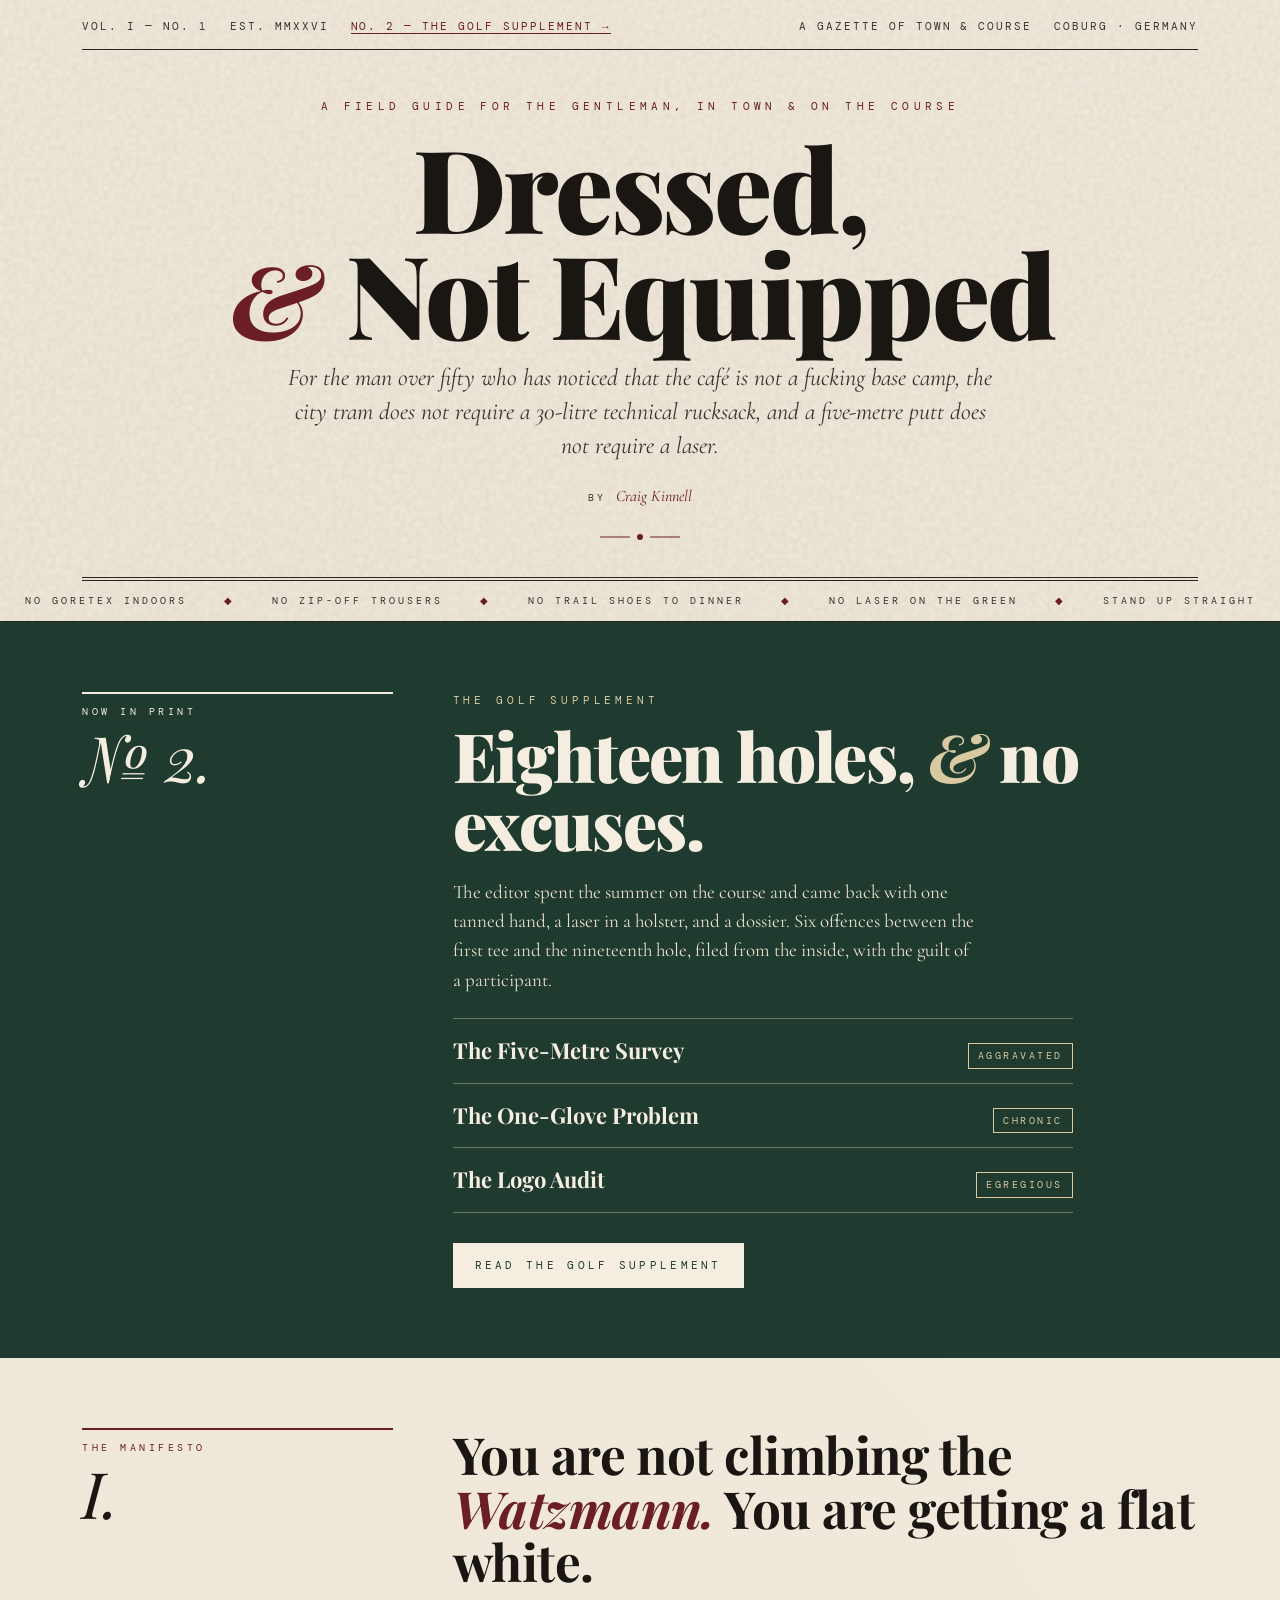
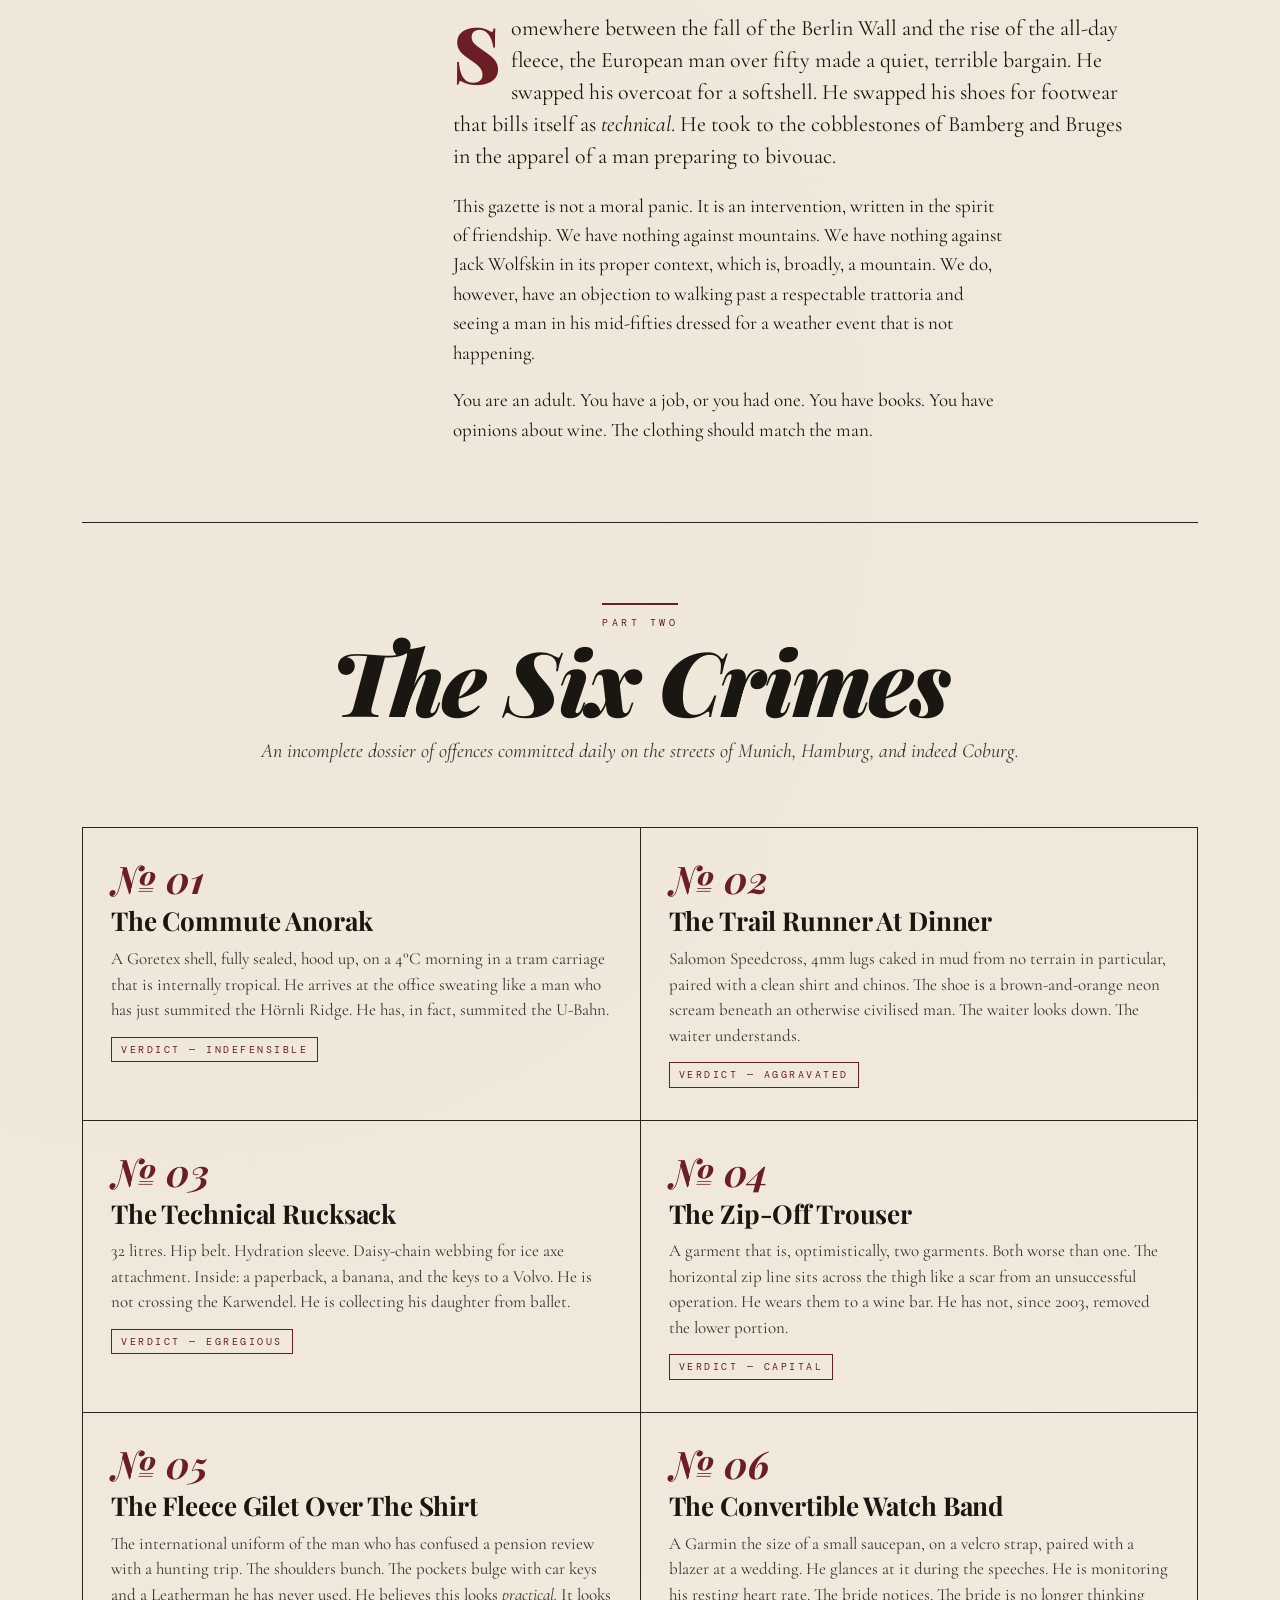
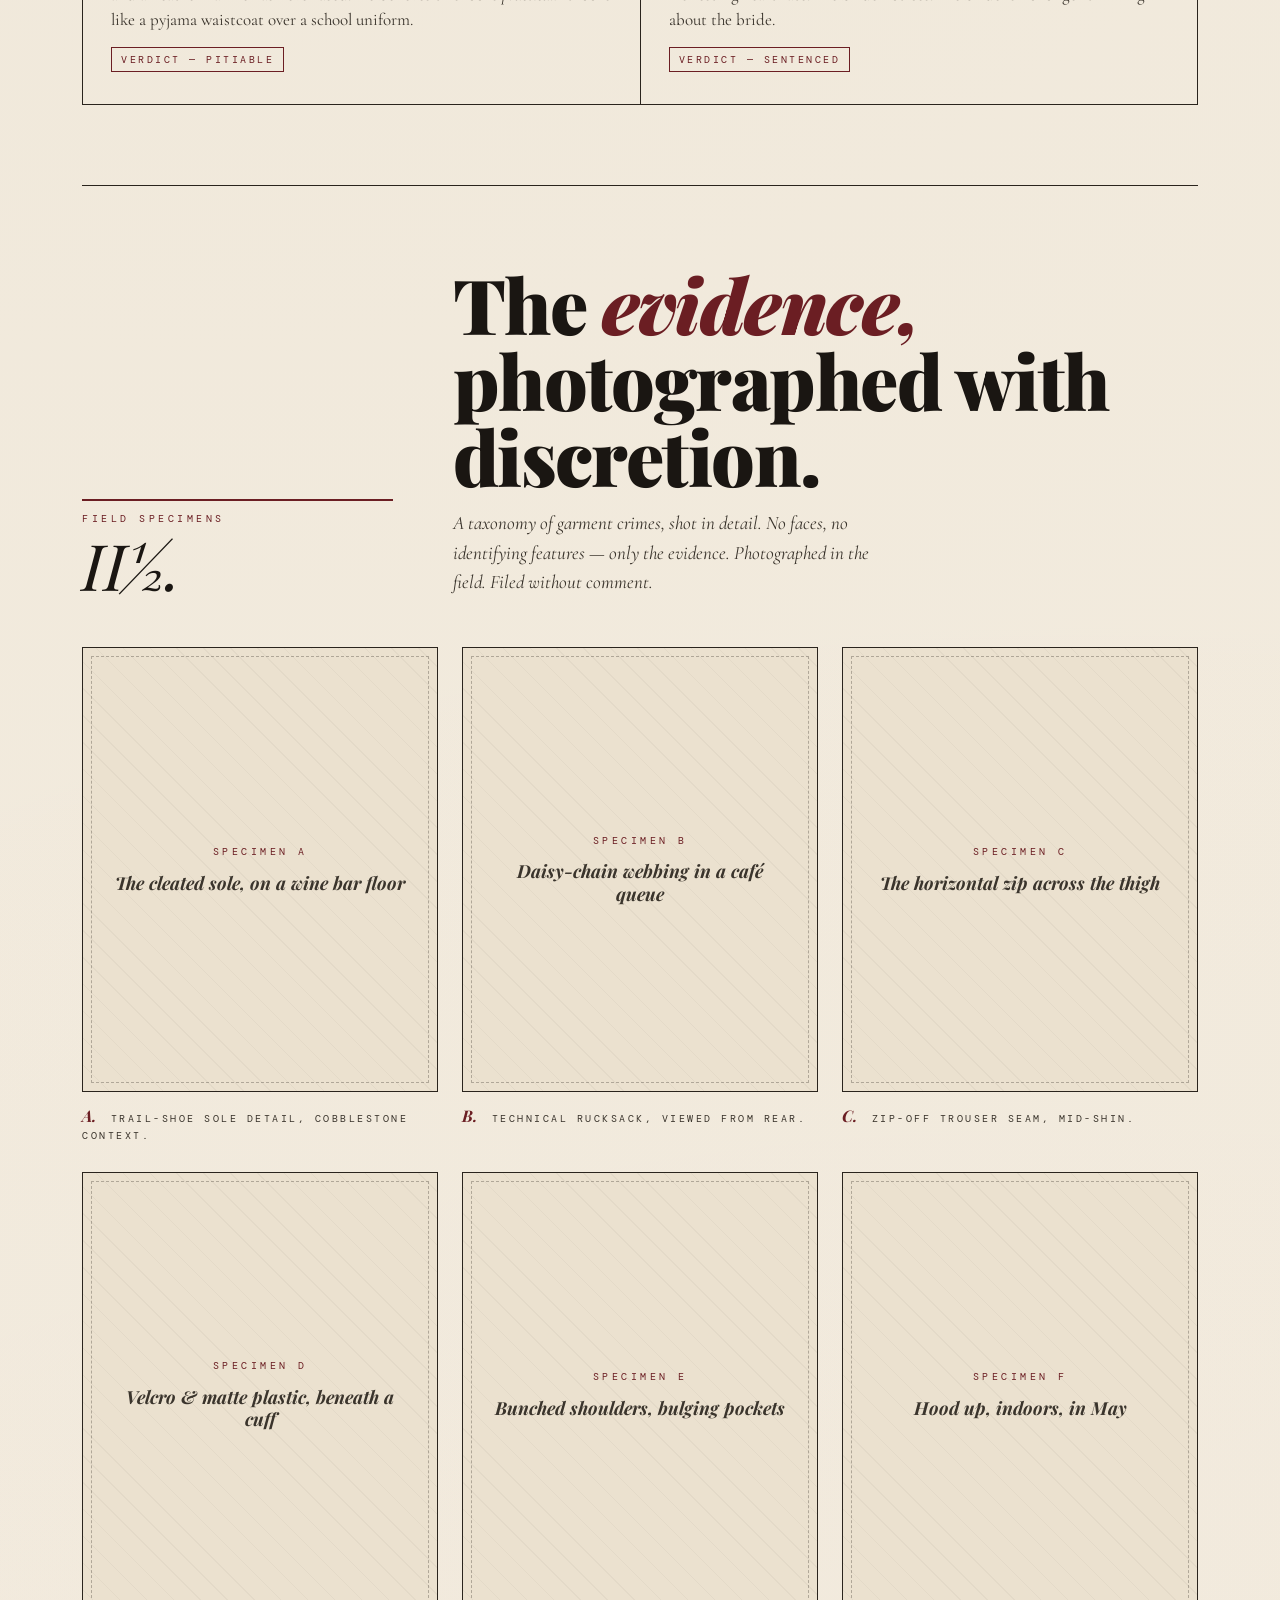
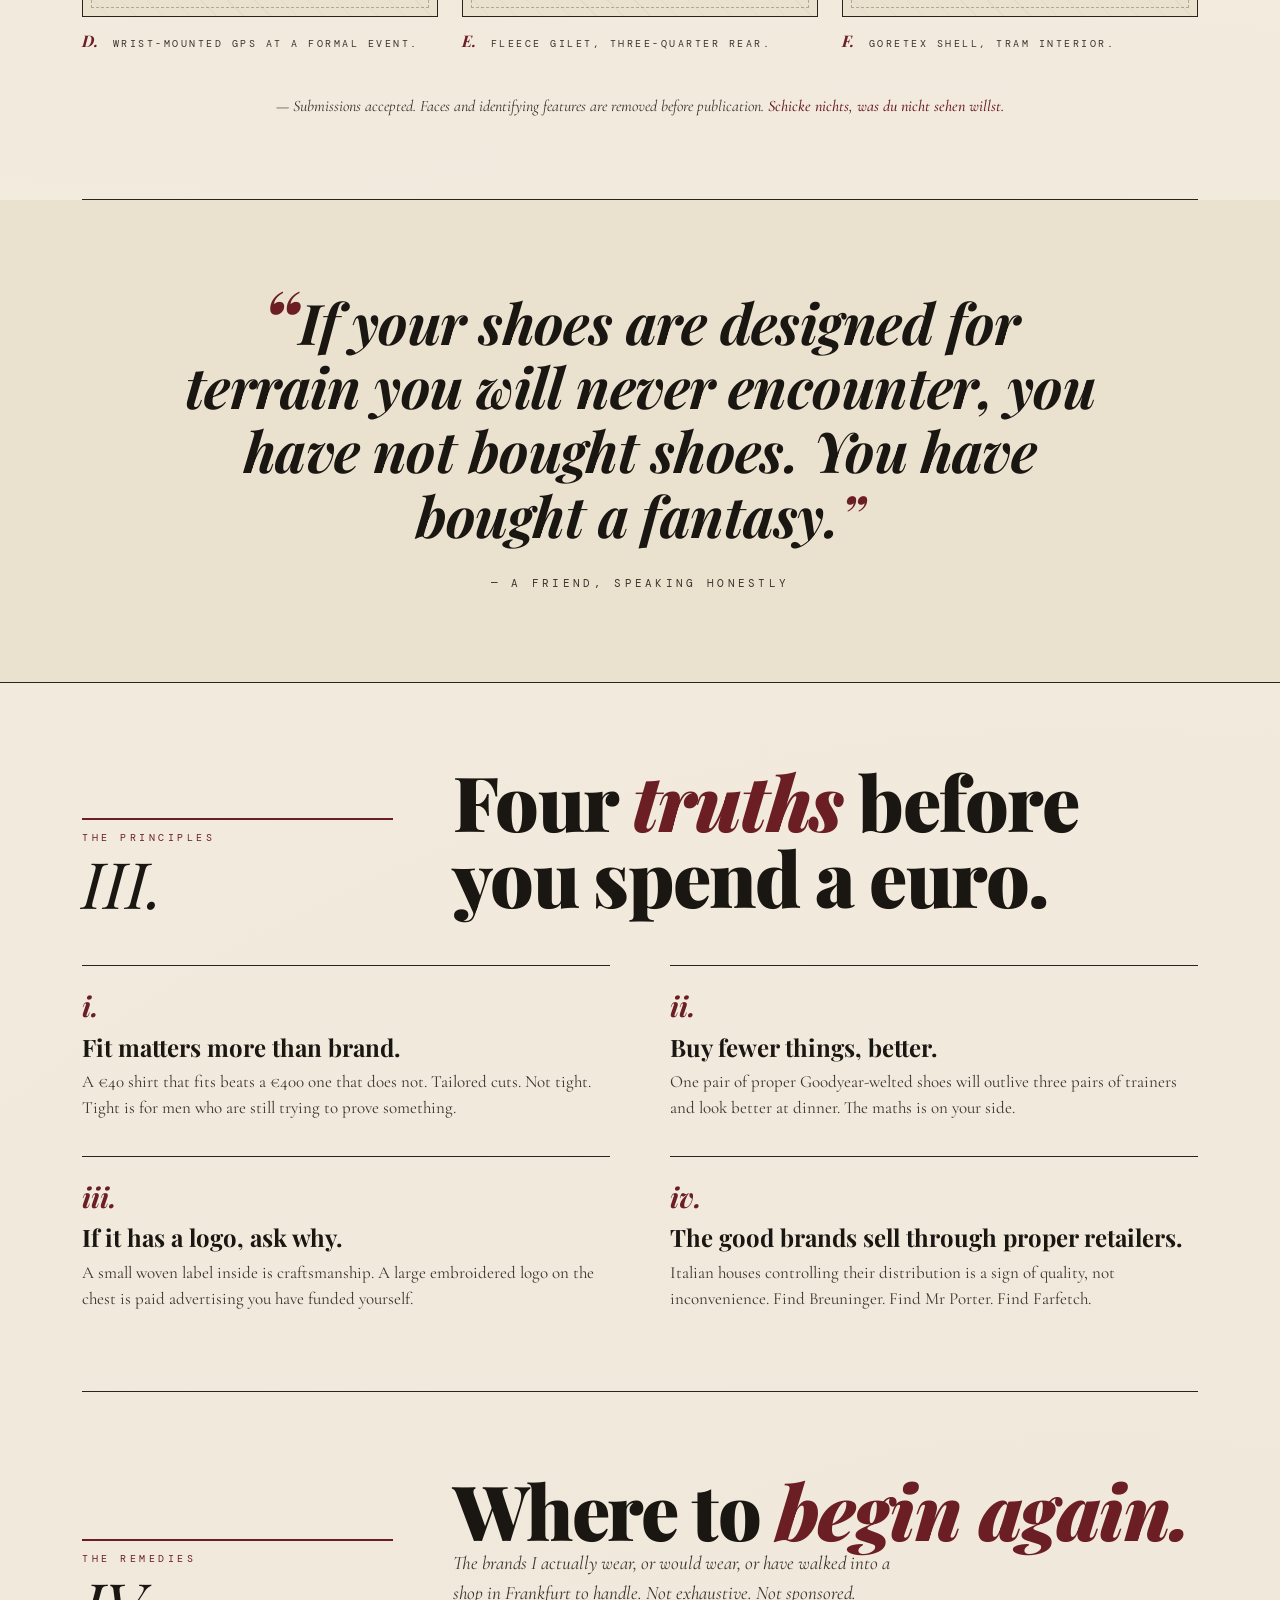
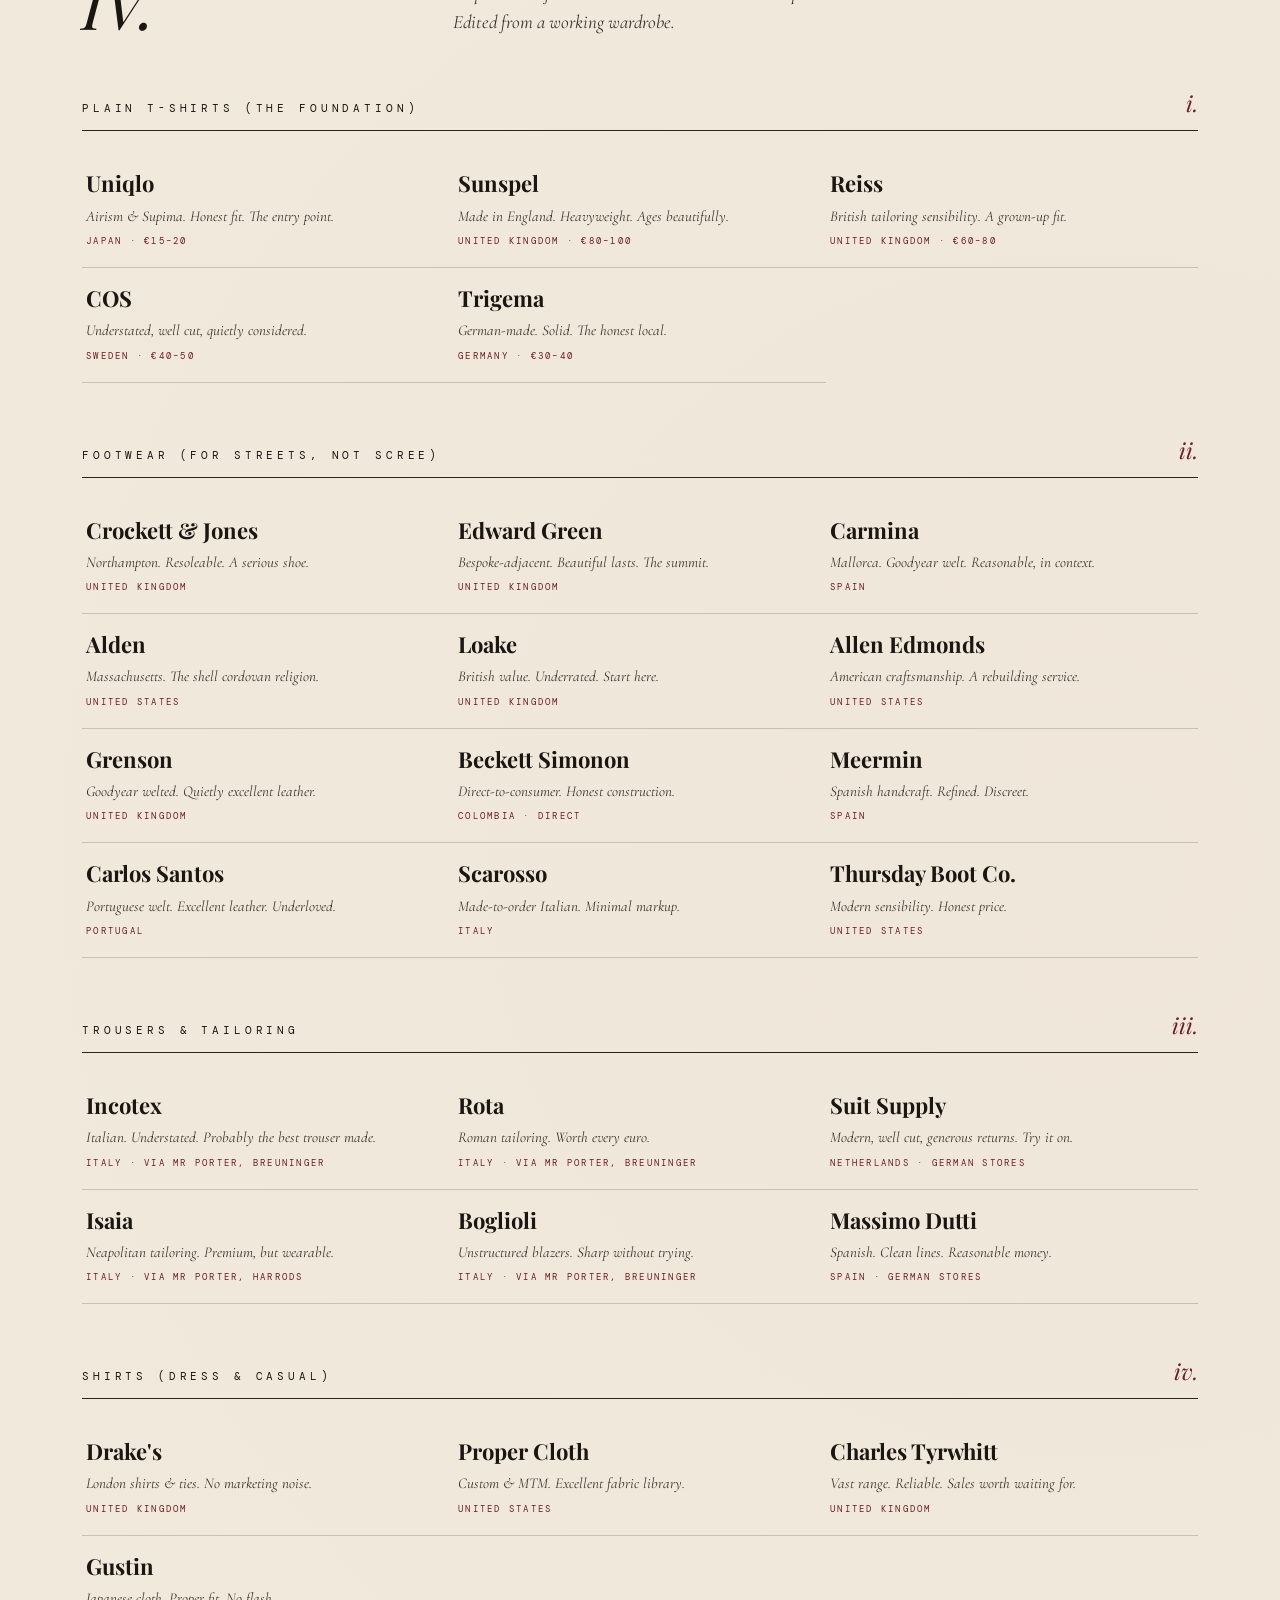
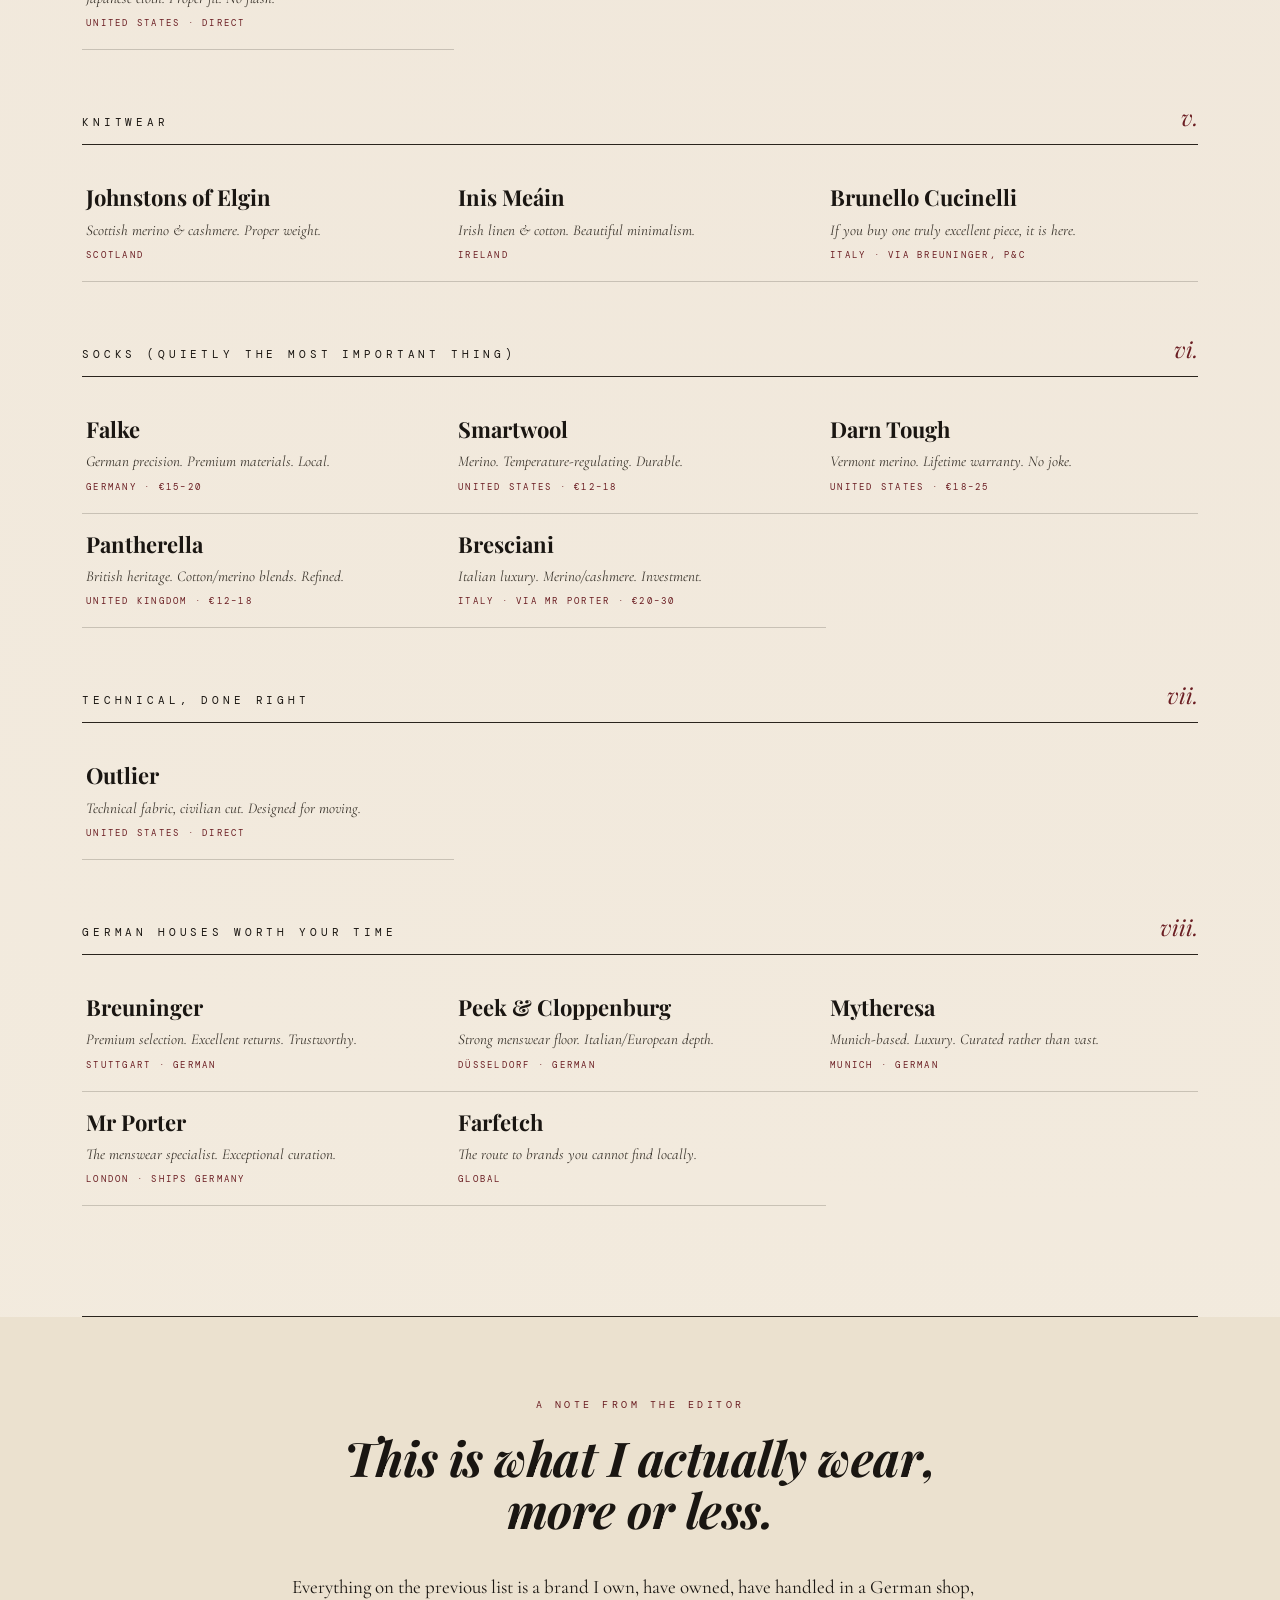
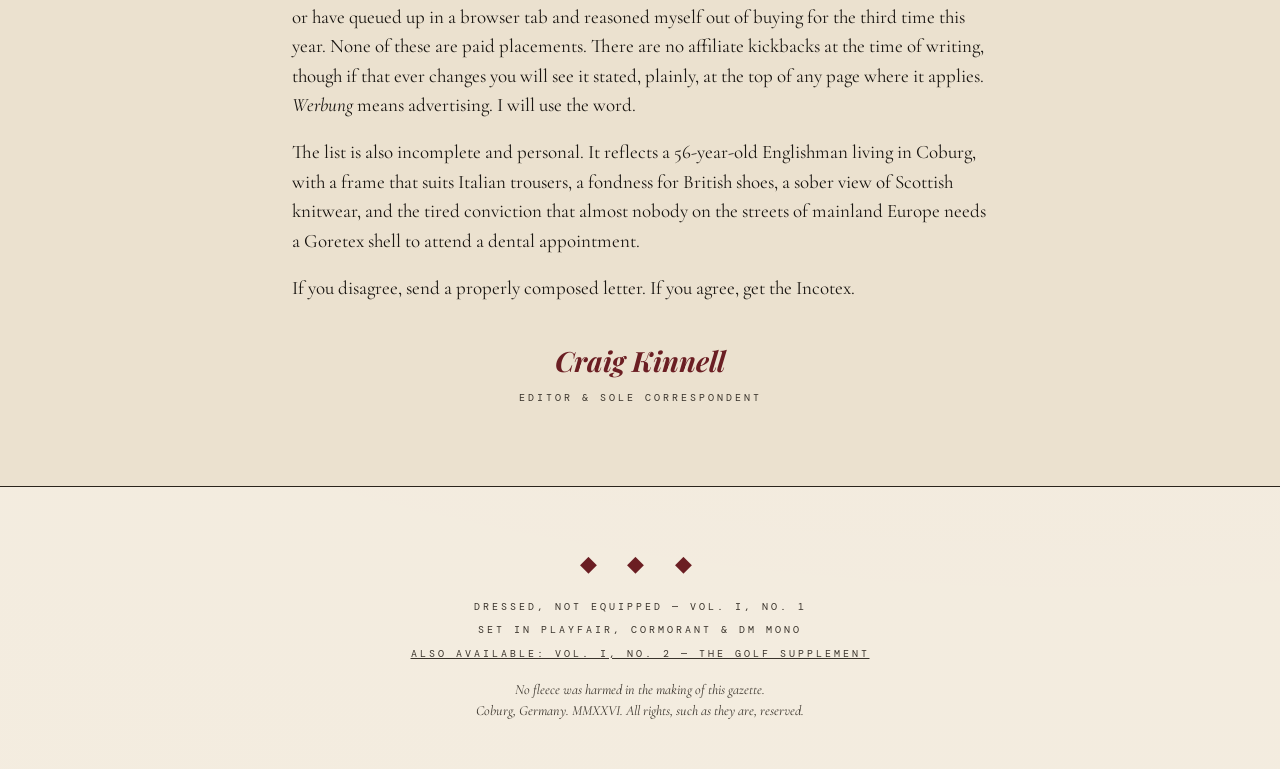
==== commit 13b501e4: "Make the front page golf-forward: Town & Course framing and a Golf Supplement feature Co-Authored-By" ====
--- a/index.html
+++ b/index.html
@@ -3,8 +3,8 @@
 <head>
 <meta charset="UTF-8" />
 <meta name="viewport" content="width=device-width, initial-scale=1.0" />
-<title>Dressed, Not Equipped — A Gazette by Craig Kinnell</title>
-<meta name="description" content="A field guide for the over-50 city gentleman, against the tyranny of technical outerwear in cafés. Written from Coburg, Germany." />
+<title>Dressed, Not Equipped — A Gazette of Town &amp; Course by Craig Kinnell</title>
+<meta name="description" content="A field guide for the over-50 gentleman, in town and on the golf course, against the tyranny of technical clothing. Written from Coburg, Germany." />
 <link rel="preconnect" href="https://fonts.googleapis.com">
 <link rel="preconnect" href="https://fonts.gstatic.com" crossorigin>
 <link href="https://fonts.googleapis.com/css2?family=Cormorant+Garamond:ital,wght@0,400;0,500;0,600;0,700;1,400;1,500&family=DM+Mono:ital,wght@0,400;0,500;1,400&family=Playfair+Display:ital,wght@0,700;0,900;1,700&display=swap" rel="stylesheet">
@@ -383,6 +383,40 @@
     .specimens-grid { grid-template-columns: 1fr 1fr; gap: 18px; }
     .strip span { display: inline-block; margin: 2px 8px; }
   }
+
+  /* ─── FROM THE FAIRWAY (front-page golf feature) ──── */
+  .fairway { background: #1f3a2e; color: var(--paper); padding: 70px 0; position: relative; z-index: 2; }
+  .fairway-grid { display: grid; grid-template-columns: 1fr 2.4fr; gap: 60px; align-items: start; }
+  .fairway .fw-kicker {
+    font-family: var(--mono); font-size: 11px; letter-spacing: 0.35em;
+    text-transform: uppercase; color: #d9c9a3; margin-bottom: 12px;
+  }
+  .fairway h2 {
+    font-family: var(--display); font-weight: 900;
+    font-size: clamp(36px, 5.5vw, 68px); line-height: 1; letter-spacing: -0.02em; margin-bottom: 20px;
+  }
+  .fairway h2 em { font-style: italic; font-weight: 700; color: #d9c9a3; }
+  .fairway p { max-width: 58ch; color: #e8dfcc; margin-bottom: 24px; }
+  .fw-teasers { list-style: none; border-top: 1px solid rgba(244,237,224,0.35); margin-bottom: 30px; max-width: 620px; }
+  .fw-teasers li {
+    display: flex; justify-content: space-between; align-items: baseline; gap: 16px;
+    padding: 14px 0; border-bottom: 1px solid rgba(244,237,224,0.35);
+  }
+  .fw-title { font-family: var(--display); font-weight: 700; font-size: 22px; }
+  .fw-verdict {
+    font-family: var(--mono); font-size: 10px; letter-spacing: 0.25em; text-transform: uppercase;
+    color: #d9c9a3; border: 1px solid #d9c9a3; padding: 4px 9px; white-space: nowrap;
+  }
+  .fw-cta {
+    display: inline-block; font-family: var(--mono); font-size: 11px; letter-spacing: 0.3em;
+    text-transform: uppercase; color: #1f3a2e; background: var(--paper);
+    padding: 14px 22px; text-decoration: none; transition: background 0.3s;
+  }
+  .fw-cta:hover, .fw-cta:focus-visible { background: #d9c9a3; }
+  @media (max-width: 760px) {
+    .fairway-grid { grid-template-columns: 1fr; gap: 24px; }
+    .fw-title { font-size: 19px; }
+  }
   @keyframes rise {
     from { opacity: 0; transform: translateY(18px); }
     to   { opacity: 1; transform: translateY(0); }
@@ -408,15 +442,15 @@
       <span><a href="golf.html" style="color:var(--oxblood);text-decoration:none;border-bottom:1px solid currentColor;">No. 2 — The Golf Supplement →</a></span>
     </div>
     <div class="right">
-      <span>A Gazette of Civic Tailoring</span>
+      <span>A Gazette of Town &amp; Course</span>
       <span>Coburg · Germany</span>
     </div>
   </header>
 
   <section class="hero">
-    <div class="kicker">A Field Guide for the Modern Gentleman</div>
+    <div class="kicker">A Field Guide for the Gentleman, in Town &amp; on the Course</div>
     <h1>Dressed,<br><span class="amp">&amp;</span> Not Equipped</h1>
-    <p class="deck">For the man over fifty who has noticed that the café is not a fucking base camp, and that the city tram does not, in fact, require a 30-litre technical rucksack.</p>
+    <p class="deck">For the man over fifty who has noticed that the café is not a fucking base camp, the city tram does not require a 30-litre technical rucksack, and a five-metre putt does not require a laser.</p>
     <div class="byline">By <em>Craig Kinnell</em></div>
     <svg class="ornament" viewBox="0 0 80 16" fill="none" xmlns="http://www.w3.org/2000/svg">
       <path d="M0 8 H30" stroke="currentColor" stroke-width="1"/>
@@ -433,8 +467,32 @@
   <span class="dot">◆</span>
   <span>No Trail Shoes To Dinner</span>
   <span class="dot">◆</span>
+  <span>No Laser On The Green</span>
+  <span class="dot">◆</span>
   <span>Stand Up Straight</span>
 </div>
+
+<!-- ═══ FROM THE FAIRWAY ═══ -->
+<section class="fairway">
+  <div class="container">
+    <div class="fairway-grid">
+      <div>
+        <span class="section-label" style="border-color:var(--paper);color:var(--paper);">Now in Print<span class="num" style="color:var(--paper);">№ 2.</span></span>
+      </div>
+      <div>
+        <div class="fw-kicker">The Golf Supplement</div>
+        <h2>Eighteen holes, <em>&amp;</em> no excuses.</h2>
+        <p>The editor spent the summer on the course and came back with one tanned hand, a laser in a holster, and a dossier. Six offences between the first tee and the nineteenth hole, filed from the inside, with the guilt of a participant.</p>
+        <ul class="fw-teasers">
+          <li><span class="fw-title">The Five-Metre Survey</span><span class="fw-verdict">Aggravated</span></li>
+          <li><span class="fw-title">The One-Glove Problem</span><span class="fw-verdict">Chronic</span></li>
+          <li><span class="fw-title">The Logo Audit</span><span class="fw-verdict">Egregious</span></li>
+        </ul>
+        <a class="fw-cta" href="golf.html">Read the Golf Supplement</a>
+      </div>
+    </div>
+  </div>
+</section>
 
 <div class="container">
 
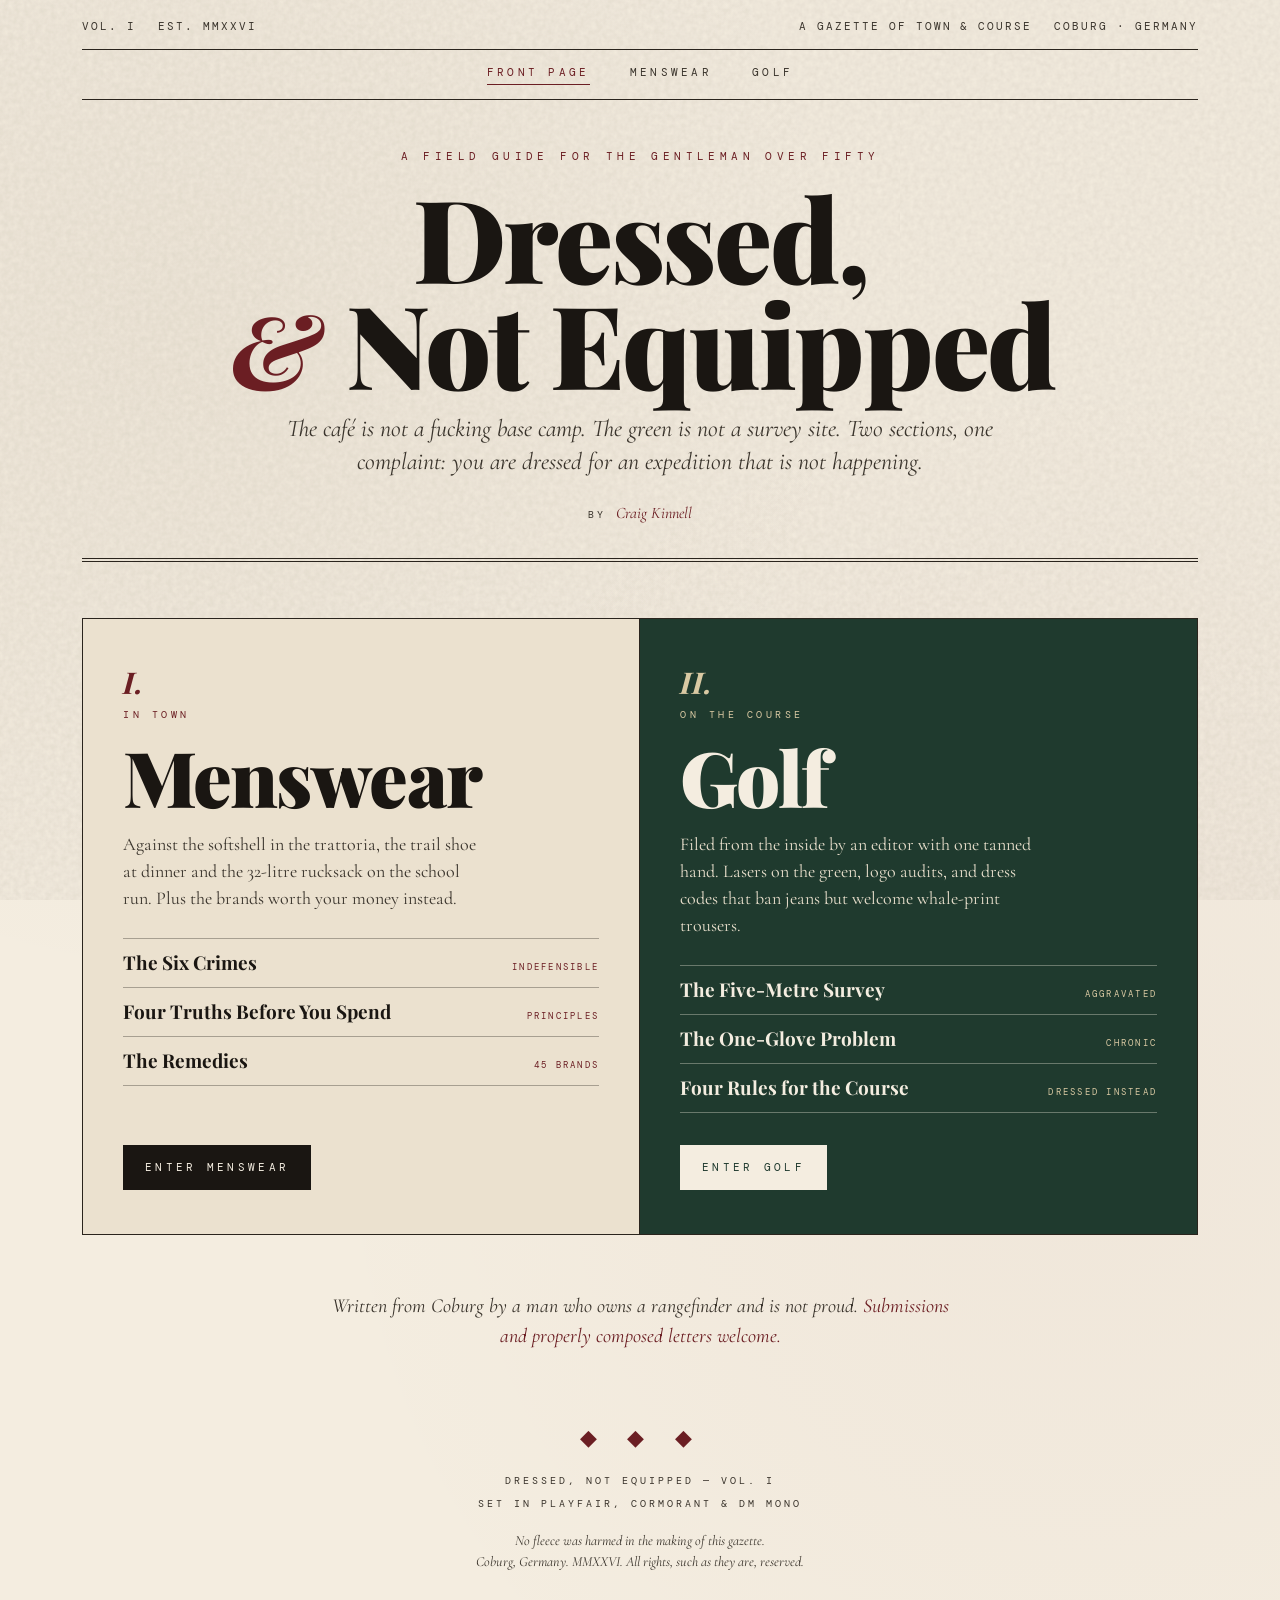
==== commit 0e68e7b4: "Split the site into a front page with Menswear and Golf sections Co-Authored-By: Claude Opus 5.5 <no" ====
--- a/index.html
+++ b/index.html
@@ -3,7 +3,7 @@
 <head>
 <meta charset="UTF-8" />
 <meta name="viewport" content="width=device-width, initial-scale=1.0" />
-<title>Dressed, Not Equipped — A Gazette of Town &amp; Course by Craig Kinnell</title>
+<title>Dressed, Not Equipped — A Gazette of Town &amp; Course</title>
 <meta name="description" content="A field guide for the over-50 gentleman, in town and on the golf course, against the tyranny of technical clothing. Written from Coburg, Germany." />
 <link rel="preconnect" href="https://fonts.googleapis.com">
 <link rel="preconnect" href="https://fonts.gstatic.com" crossorigin>
@@ -430,6 +430,72 @@
   .crime:nth-child(4) { animation-delay: 0.20s; }
   .crime:nth-child(5) { animation-delay: 0.25s; }
   .crime:nth-child(6) { animation-delay: 0.30s; }
+
+  /* ─── SECTION NAV (shared) ────────────────────────── */
+  .sitenav {
+    display: flex; justify-content: center; flex-wrap: wrap; gap: 8px 40px;
+    padding: 14px 0; border-bottom: 1px solid var(--rule);
+    font-family: var(--mono); font-size: 11px; letter-spacing: 0.3em; text-transform: uppercase;
+  }
+  .sitenav a { color: var(--ink-soft); text-decoration: none; padding-bottom: 3px; border-bottom: 1px solid transparent; }
+  .sitenav a:hover, .sitenav a:focus-visible { color: var(--oxblood); border-color: currentColor; }
+  .sitenav a[aria-current="page"] { color: var(--oxblood); border-color: var(--oxblood); }
+
+  /* ─── COVER: TWO SECTIONS ─────────────────────────── */
+  .sections {
+    display: grid; grid-template-columns: 1fr 1fr;
+    border: 1px solid var(--rule); margin: 56px 0 0;
+  }
+  .panel { padding: 48px 40px 44px; display: flex; flex-direction: column; }
+  .panel.town { background: var(--paper-deep); border-right: 1px solid var(--rule); }
+  .panel.course { background: #1f3a2e; color: var(--paper); }
+  .panel .sec-num {
+    font-family: var(--display); font-style: italic; font-weight: 700;
+    font-size: 30px; color: var(--oxblood); line-height: 1;
+  }
+  .panel.course .sec-num, .panel.course .sec-tag { color: #d9c9a3; }
+  .panel .sec-tag {
+    font-family: var(--mono); font-size: 10px; letter-spacing: 0.35em;
+    text-transform: uppercase; color: var(--oxblood); margin: 10px 0 18px;
+  }
+  .panel h2 {
+    font-family: var(--display); font-weight: 900;
+    font-size: clamp(48px, 6vw, 84px); line-height: 0.95; letter-spacing: -0.02em; margin-bottom: 18px;
+  }
+  .panel p { font-size: 18px; line-height: 1.5; color: var(--ink-soft); max-width: 40ch; margin-bottom: 26px; }
+  .panel.course p { color: #e8dfcc; }
+  .contents { list-style: none; border-top: 1px solid rgba(42,36,29,0.35); margin-bottom: 32px; }
+  .panel.course .contents { border-color: rgba(244,237,224,0.35); }
+  .contents li {
+    display: flex; justify-content: space-between; align-items: baseline; gap: 14px;
+    padding: 12px 0; border-bottom: 1px solid rgba(42,36,29,0.35);
+  }
+  .panel.course .contents li { border-color: rgba(244,237,224,0.35); }
+  .contents .t { font-family: var(--display); font-weight: 700; font-size: 19px; line-height: 1.2; }
+  .contents .v {
+    font-family: var(--mono); font-size: 9px; letter-spacing: 0.25em; text-transform: uppercase;
+    color: var(--oxblood); white-space: nowrap;
+  }
+  .panel.course .contents .v { color: #d9c9a3; }
+  .enter {
+    margin-top: auto; align-self: flex-start;
+    font-family: var(--mono); font-size: 11px; letter-spacing: 0.3em; text-transform: uppercase;
+    text-decoration: none; padding: 14px 22px; transition: background 0.3s, color 0.3s;
+  }
+  .panel.town .enter { background: var(--ink); color: var(--paper); }
+  .panel.town .enter:hover, .panel.town .enter:focus-visible { background: var(--oxblood); }
+  .panel.course .enter { background: var(--paper); color: #1f3a2e; }
+  .panel.course .enter:hover, .panel.course .enter:focus-visible { background: #d9c9a3; }
+  .cover-note {
+    text-align: center; padding: 56px 0 10px; max-width: 640px; margin: 0 auto;
+    font-style: italic; color: var(--ink-soft); font-size: 20px; line-height: 1.5;
+  }
+  .cover-note em { color: var(--oxblood); }
+  @media (max-width: 760px) {
+    .sections { grid-template-columns: 1fr; }
+    .panel { padding: 36px 24px; }
+    .panel.town { border-right: 0; border-bottom: 1px solid var(--rule); }
+  }
 </style>
 </head>
 <body>
@@ -437,522 +503,61 @@
 <div class="container">
   <header class="masthead">
     <div class="left">
-      <span>Vol. I — No. 1</span>
+      <span>Vol. I</span>
       <span>Est. MMXXVI</span>
-      <span><a href="golf.html" style="color:var(--oxblood);text-decoration:none;border-bottom:1px solid currentColor;">No. 2 — The Golf Supplement →</a></span>
     </div>
     <div class="right">
       <span>A Gazette of Town &amp; Course</span>
       <span>Coburg · Germany</span>
     </div>
   </header>
+  <nav class="sitenav" aria-label="Sections">
+    <a href="./" aria-current="page">Front Page</a>
+    <a href="menswear.html">Menswear</a>
+    <a href="golf.html">Golf</a>
+  </nav>
 
   <section class="hero">
-    <div class="kicker">A Field Guide for the Gentleman, in Town &amp; on the Course</div>
+    <div class="kicker">A Field Guide for the Gentleman over Fifty</div>
     <h1>Dressed,<br><span class="amp">&amp;</span> Not Equipped</h1>
-    <p class="deck">For the man over fifty who has noticed that the café is not a fucking base camp, the city tram does not require a 30-litre technical rucksack, and a five-metre putt does not require a laser.</p>
+    <p class="deck">The café is not a fucking base camp. The green is not a survey site. Two sections, one complaint: you are dressed for an expedition that is not happening.</p>
     <div class="byline">By <em>Craig Kinnell</em></div>
-    <svg class="ornament" viewBox="0 0 80 16" fill="none" xmlns="http://www.w3.org/2000/svg">
-      <path d="M0 8 H30" stroke="currentColor" stroke-width="1"/>
-      <circle cx="40" cy="8" r="3" fill="currentColor"/>
-      <path d="M50 8 H80" stroke="currentColor" stroke-width="1"/>
-    </svg>
   </section>
-</div>
-
-<div class="strip">
-  <span>No Goretex Indoors</span>
-  <span class="dot">◆</span>
-  <span>No Zip-Off Trousers</span>
-  <span class="dot">◆</span>
-  <span>No Trail Shoes To Dinner</span>
-  <span class="dot">◆</span>
-  <span>No Laser On The Green</span>
-  <span class="dot">◆</span>
-  <span>Stand Up Straight</span>
-</div>
-
-<!-- ═══ FROM THE FAIRWAY ═══ -->
-<section class="fairway">
-  <div class="container">
-    <div class="fairway-grid">
-      <div>
-        <span class="section-label" style="border-color:var(--paper);color:var(--paper);">Now in Print<span class="num" style="color:var(--paper);">№ 2.</span></span>
-      </div>
-      <div>
-        <div class="fw-kicker">The Golf Supplement</div>
-        <h2>Eighteen holes, <em>&amp;</em> no excuses.</h2>
-        <p>The editor spent the summer on the course and came back with one tanned hand, a laser in a holster, and a dossier. Six offences between the first tee and the nineteenth hole, filed from the inside, with the guilt of a participant.</p>
-        <ul class="fw-teasers">
-          <li><span class="fw-title">The Five-Metre Survey</span><span class="fw-verdict">Aggravated</span></li>
-          <li><span class="fw-title">The One-Glove Problem</span><span class="fw-verdict">Chronic</span></li>
-          <li><span class="fw-title">The Logo Audit</span><span class="fw-verdict">Egregious</span></li>
-        </ul>
-        <a class="fw-cta" href="golf.html">Read the Golf Supplement</a>
-      </div>
-    </div>
+
+  <div class="sections">
+    <section class="panel town" aria-labelledby="town-h">
+      <span class="sec-num">I.</span>
+      <span class="sec-tag">In Town</span>
+      <h2 id="town-h">Menswear</h2>
+      <p>Against the softshell in the trattoria, the trail shoe at dinner and the 32-litre rucksack on the school run. Plus the brands worth your money instead.</p>
+      <ul class="contents">
+        <li><span class="t">The Six Crimes</span><span class="v">Indefensible</span></li>
+        <li><span class="t">Four Truths Before You Spend</span><span class="v">Principles</span></li>
+        <li><span class="t">The Remedies</span><span class="v">45 brands</span></li>
+      </ul>
+      <a class="enter" href="menswear.html">Enter Menswear</a>
+    </section>
+
+    <section class="panel course" aria-labelledby="course-h">
+      <span class="sec-num">II.</span>
+      <span class="sec-tag">On the Course</span>
+      <h2 id="course-h">Golf</h2>
+      <p>Filed from the inside by an editor with one tanned hand. Lasers on the green, logo audits, and dress codes that ban jeans but welcome whale-print trousers.</p>
+      <ul class="contents">
+        <li><span class="t">The Five-Metre Survey</span><span class="v">Aggravated</span></li>
+        <li><span class="t">The One-Glove Problem</span><span class="v">Chronic</span></li>
+        <li><span class="t">Four Rules for the Course</span><span class="v">Dressed instead</span></li>
+      </ul>
+      <a class="enter" href="golf.html">Enter Golf</a>
+    </section>
   </div>
-</section>
-
-<div class="container">
-
-  <section class="manifesto">
-    <div class="manifesto-grid">
-      <div><span class="section-label">The Manifesto<span class="num">I.</span></span></div>
-      <div>
-        <h2>You are not climbing the <em>Watzmann.</em> You are getting a flat white.</h2>
-        <p class="lede">Somewhere between the fall of the Berlin Wall and the rise of the all-day fleece, the European man over fifty made a quiet, terrible bargain. He swapped his overcoat for a softshell. He swapped his shoes for footwear that bills itself as <em>technical</em>. He took to the cobblestones of Bamberg and Bruges in the apparel of a man preparing to bivouac.</p>
-        <p>This gazette is not a moral panic. It is an intervention, written in the spirit of friendship. We have nothing against mountains. We have nothing against Jack Wolfskin in its proper context, which is, broadly, a mountain. We do, however, have an objection to walking past a respectable trattoria and seeing a man in his mid-fifties dressed for a weather event that is not happening.</p>
-        <p>You are an adult. You have a job, or you had one. You have books. You have opinions about wine. The clothing should match the man.</p>
-      </div>
-    </div>
-  </section>
-
-  <section class="crimes">
-    <div class="crimes-header">
-      <span class="section-label" style="display:inline-block;text-align:left;">Part Two</span>
-      <h2>The <em>Six</em> Crimes</h2>
-      <p class="sub">An incomplete dossier of offences committed daily on the streets of Munich, Hamburg, and indeed Coburg.</p>
-    </div>
-
-    <div class="crimes-list">
-      <article class="crime">
-        <div class="num">№ 01</div>
-        <h3>The Commute Anorak</h3>
-        <p>A Goretex shell, fully sealed, hood up, on a 4°C morning in a tram carriage that is internally tropical. He arrives at the office sweating like a man who has just summited the Hörnli Ridge. He has, in fact, summited the U-Bahn.</p>
-        <span class="verdict">Verdict — Indefensible</span>
-      </article>
-      <article class="crime">
-        <div class="num">№ 02</div>
-        <h3>The Trail Runner At Dinner</h3>
-        <p>Salomon Speedcross, 4mm lugs caked in mud from no terrain in particular, paired with a clean shirt and chinos. The shoe is a brown-and-orange neon scream beneath an otherwise civilised man. The waiter looks down. The waiter understands.</p>
-        <span class="verdict">Verdict — Aggravated</span>
-      </article>
-      <article class="crime">
-        <div class="num">№ 03</div>
-        <h3>The Technical Rucksack</h3>
-        <p>32 litres. Hip belt. Hydration sleeve. Daisy-chain webbing for ice axe attachment. Inside: a paperback, a banana, and the keys to a Volvo. He is not crossing the Karwendel. He is collecting his daughter from ballet.</p>
-        <span class="verdict">Verdict — Egregious</span>
-      </article>
-      <article class="crime">
-        <div class="num">№ 04</div>
-        <h3>The Zip-Off Trouser</h3>
-        <p>A garment that is, optimistically, two garments. Both worse than one. The horizontal zip line sits across the thigh like a scar from an unsuccessful operation. He wears them to a wine bar. He has not, since 2003, removed the lower portion.</p>
-        <span class="verdict">Verdict — Capital</span>
-      </article>
-      <article class="crime">
-        <div class="num">№ 05</div>
-        <h3>The Fleece Gilet Over The Shirt</h3>
-        <p>The international uniform of the man who has confused a pension review with a hunting trip. The shoulders bunch. The pockets bulge with car keys and a Leatherman he has never used. He believes this looks <em>practical.</em> It looks like a pyjama waistcoat over a school uniform.</p>
-        <span class="verdict">Verdict — Pitiable</span>
-      </article>
-      <article class="crime">
-        <div class="num">№ 06</div>
-        <h3>The Convertible Watch Band</h3>
-        <p>A Garmin the size of a small saucepan, on a velcro strap, paired with a blazer at a wedding. He glances at it during the speeches. He is monitoring his resting heart rate. The bride notices. The bride is no longer thinking about the bride.</p>
-        <span class="verdict">Verdict — Sentenced</span>
-      </article>
-    </div>
-  </section>
-
-  <!-- ═══ FIELD SPECIMENS ═══ -->
-  <section class="specimens">
-    <div class="specimens-header">
-      <div><span class="section-label">Field Specimens<span class="num">II½.</span></span></div>
-      <div>
-        <h2>The <em>evidence,</em> photographed with discretion.</h2>
-        <p>A taxonomy of garment crimes, shot in detail. No faces, no identifying features — only the evidence. Photographed in the field. Filed without comment.</p>
-      </div>
-    </div>
-    <div class="specimens-grid">
-      <figure class="specimen">
-        <div class="specimen-frame">
-          <div class="specimen-placeholder">
-            <span class="ph-label">Specimen A</span>
-            <span class="ph-detail">The cleated sole, on a wine bar floor</span>
-          </div>
-        </div>
-        <figcaption><span class="caption-num">A.</span> Trail-shoe sole detail, cobblestone context.</figcaption>
-      </figure>
-      <figure class="specimen">
-        <div class="specimen-frame">
-          <div class="specimen-placeholder">
-            <span class="ph-label">Specimen B</span>
-            <span class="ph-detail">Daisy-chain webbing in a café queue</span>
-          </div>
-        </div>
-        <figcaption><span class="caption-num">B.</span> Technical rucksack, viewed from rear.</figcaption>
-      </figure>
-      <figure class="specimen">
-        <div class="specimen-frame">
-          <div class="specimen-placeholder">
-            <span class="ph-label">Specimen C</span>
-            <span class="ph-detail">The horizontal zip across the thigh</span>
-          </div>
-        </div>
-        <figcaption><span class="caption-num">C.</span> Zip-off trouser seam, mid-shin.</figcaption>
-      </figure>
-      <figure class="specimen">
-        <div class="specimen-frame">
-          <div class="specimen-placeholder">
-            <span class="ph-label">Specimen D</span>
-            <span class="ph-detail">Velcro &amp; matte plastic, beneath a cuff</span>
-          </div>
-        </div>
-        <figcaption><span class="caption-num">D.</span> Wrist-mounted GPS at a formal event.</figcaption>
-      </figure>
-      <figure class="specimen">
-        <div class="specimen-frame">
-          <div class="specimen-placeholder">
-            <span class="ph-label">Specimen E</span>
-            <span class="ph-detail">Bunched shoulders, bulging pockets</span>
-          </div>
-        </div>
-        <figcaption><span class="caption-num">E.</span> Fleece gilet, three-quarter rear.</figcaption>
-      </figure>
-      <figure class="specimen">
-        <div class="specimen-frame">
-          <div class="specimen-placeholder">
-            <span class="ph-label">Specimen F</span>
-            <span class="ph-detail">Hood up, indoors, in May</span>
-          </div>
-        </div>
-        <figcaption><span class="caption-num">F.</span> Goretex shell, tram interior.</figcaption>
-      </figure>
-    </div>
-    <p class="specimens-note">— Submissions accepted. Faces and identifying features are removed before publication. <em>Schicke nichts, was du nicht sehen willst.</em></p>
-  </section>
-
-</div>
-
-<section class="pullquote">
-  <div class="container">
-    <blockquote>If your shoes are designed for terrain you will never encounter, you have not bought shoes. You have bought a <em>fantasy.</em></blockquote>
-    <cite>— A Friend, Speaking Honestly</cite>
-  </div>
-</section>
-
-<div class="container">
-
-  <section class="principles">
-    <div class="principles-header">
-      <div><span class="section-label">The Principles<span class="num">III.</span></span></div>
-      <div><h2>Four <em>truths</em> before you spend a euro.</h2></div>
-    </div>
-    <div class="principles-grid">
-      <div class="principle">
-        <div class="num">i.</div>
-        <h3>Fit matters more than brand.</h3>
-        <p>A €40 shirt that fits beats a €400 one that does not. Tailored cuts. Not tight. Tight is for men who are still trying to prove something.</p>
-      </div>
-      <div class="principle">
-        <div class="num">ii.</div>
-        <h3>Buy fewer things, better.</h3>
-        <p>One pair of proper Goodyear-welted shoes will outlive three pairs of trainers and look better at dinner. The maths is on your side.</p>
-      </div>
-      <div class="principle">
-        <div class="num">iii.</div>
-        <h3>If it has a logo, ask why.</h3>
-        <p>A small woven label inside is craftsmanship. A large embroidered logo on the chest is paid advertising you have funded yourself.</p>
-      </div>
-      <div class="principle">
-        <div class="num">iv.</div>
-        <h3>The good brands sell through proper retailers.</h3>
-        <p>Italian houses controlling their distribution is a sign of quality, not inconvenience. Find Breuninger. Find Mr Porter. Find Farfetch.</p>
-      </div>
-    </div>
-  </section>
-
-  <section class="remedies">
-    <div class="remedies-header">
-      <div><span class="section-label">The Remedies<span class="num">IV.</span></span></div>
-      <div>
-        <h2>Where to <em>begin again.</em></h2>
-        <p>The brands I actually wear, or would wear, or have walked into a shop in Frankfurt to handle. Not exhaustive. Not sponsored. Edited from a working wardrobe.</p>
-      </div>
-    </div>
-
-    <div class="category">
-      <div class="category-title"><span>Plain T-Shirts (The Foundation)</span><span class="index">i.</span></div>
-      <div class="links">
-        <a class="link" href="https://www.uniqlo.com/de/de/" target="_blank" rel="noopener">
-          <span class="name">Uniqlo</span>
-          <span class="note">Airism &amp; Supima. Honest fit. The entry point.</span>
-          <span class="origin">Japan · €15–20</span>
-        </a>
-        <a class="link" href="https://www.sunspel.com/" target="_blank" rel="noopener">
-          <span class="name">Sunspel</span>
-          <span class="note">Made in England. Heavyweight. Ages beautifully.</span>
-          <span class="origin">United Kingdom · €80–100</span>
-        </a>
-        <a class="link" href="https://www.reiss.com/" target="_blank" rel="noopener">
-          <span class="name">Reiss</span>
-          <span class="note">British tailoring sensibility. A grown-up fit.</span>
-          <span class="origin">United Kingdom · €60–80</span>
-        </a>
-        <a class="link" href="https://www.cos.com/" target="_blank" rel="noopener">
-          <span class="name">COS</span>
-          <span class="note">Understated, well cut, quietly considered.</span>
-          <span class="origin">Sweden · €40–50</span>
-        </a>
-        <a class="link" href="https://www.trigema.de/" target="_blank" rel="noopener">
-          <span class="name">Trigema</span>
-          <span class="note">German-made. Solid. The honest local.</span>
-          <span class="origin">Germany · €30–40</span>
-        </a>
-      </div>
-    </div>
-
-    <div class="category">
-      <div class="category-title"><span>Footwear (For Streets, Not Scree)</span><span class="index">ii.</span></div>
-      <div class="links">
-        <a class="link" href="https://www.crockettandjones.com/" target="_blank" rel="noopener">
-          <span class="name">Crockett &amp; Jones</span>
-          <span class="note">Northampton. Resoleable. A serious shoe.</span>
-          <span class="origin">United Kingdom</span>
-        </a>
-        <a class="link" href="https://www.edwardgreen.com/" target="_blank" rel="noopener">
-          <span class="name">Edward Green</span>
-          <span class="note">Bespoke-adjacent. Beautiful lasts. The summit.</span>
-          <span class="origin">United Kingdom</span>
-        </a>
-        <a class="link" href="https://www.carminashoemaker.com/" target="_blank" rel="noopener">
-          <span class="name">Carmina</span>
-          <span class="note">Mallorca. Goodyear welt. Reasonable, in context.</span>
-          <span class="origin">Spain</span>
-        </a>
-        <a class="link" href="https://aldenshop.com/" target="_blank" rel="noopener">
-          <span class="name">Alden</span>
-          <span class="note">Massachusetts. The shell cordovan religion.</span>
-          <span class="origin">United States</span>
-        </a>
-        <a class="link" href="https://www.loake.co.uk/" target="_blank" rel="noopener">
-          <span class="name">Loake</span>
-          <span class="note">British value. Underrated. Start here.</span>
-          <span class="origin">United Kingdom</span>
-        </a>
-        <a class="link" href="https://www.allenedmonds.com/" target="_blank" rel="noopener">
-          <span class="name">Allen Edmonds</span>
-          <span class="note">American craftsmanship. A rebuilding service.</span>
-          <span class="origin">United States</span>
-        </a>
-        <a class="link" href="https://www.grenson.com/" target="_blank" rel="noopener">
-          <span class="name">Grenson</span>
-          <span class="note">Goodyear welted. Quietly excellent leather.</span>
-          <span class="origin">United Kingdom</span>
-        </a>
-        <a class="link" href="https://www.beckettsimonon.com/" target="_blank" rel="noopener">
-          <span class="name">Beckett Simonon</span>
-          <span class="note">Direct-to-consumer. Honest construction.</span>
-          <span class="origin">Colombia · Direct</span>
-        </a>
-        <a class="link" href="https://www.meermin.com/" target="_blank" rel="noopener">
-          <span class="name">Meermin</span>
-          <span class="note">Spanish handcraft. Refined. Discreet.</span>
-          <span class="origin">Spain</span>
-        </a>
-        <a class="link" href="https://www.carlossantosshoes.com/" target="_blank" rel="noopener">
-          <span class="name">Carlos Santos</span>
-          <span class="note">Portuguese welt. Excellent leather. Underloved.</span>
-          <span class="origin">Portugal</span>
-        </a>
-        <a class="link" href="https://scarosso.com/" target="_blank" rel="noopener">
-          <span class="name">Scarosso</span>
-          <span class="note">Made-to-order Italian. Minimal markup.</span>
-          <span class="origin">Italy</span>
-        </a>
-        <a class="link" href="https://thursdayboots.com/" target="_blank" rel="noopener">
-          <span class="name">Thursday Boot Co.</span>
-          <span class="note">Modern sensibility. Honest price.</span>
-          <span class="origin">United States</span>
-        </a>
-      </div>
-    </div>
-
-    <div class="category">
-      <div class="category-title"><span>Trousers &amp; Tailoring</span><span class="index">iii.</span></div>
-      <div class="links">
-        <a class="link" href="https://www.mrporter.com/en-de/mens/designer/incotex" target="_blank" rel="noopener">
-          <span class="name">Incotex</span>
-          <span class="note">Italian. Understated. Probably the best trouser made.</span>
-          <span class="origin">Italy · via Mr Porter, Breuninger</span>
-        </a>
-        <a class="link" href="https://www.mrporter.com/en-de/mens/designer/rota" target="_blank" rel="noopener">
-          <span class="name">Rota</span>
-          <span class="note">Roman tailoring. Worth every euro.</span>
-          <span class="origin">Italy · via Mr Porter, Breuninger</span>
-        </a>
-        <a class="link" href="https://suitsupply.com/de_DE" target="_blank" rel="noopener">
-          <span class="name">Suit Supply</span>
-          <span class="note">Modern, well cut, generous returns. Try it on.</span>
-          <span class="origin">Netherlands · German stores</span>
-        </a>
-        <a class="link" href="https://www.isaia.it/" target="_blank" rel="noopener">
-          <span class="name">Isaia</span>
-          <span class="note">Neapolitan tailoring. Premium, but wearable.</span>
-          <span class="origin">Italy · via Mr Porter, Harrods</span>
-        </a>
-        <a class="link" href="https://www.boglioli.it/" target="_blank" rel="noopener">
-          <span class="name">Boglioli</span>
-          <span class="note">Unstructured blazers. Sharp without trying.</span>
-          <span class="origin">Italy · via Mr Porter, Breuninger</span>
-        </a>
-        <a class="link" href="https://www.massimodutti.com/de/" target="_blank" rel="noopener">
-          <span class="name">Massimo Dutti</span>
-          <span class="note">Spanish. Clean lines. Reasonable money.</span>
-          <span class="origin">Spain · German stores</span>
-        </a>
-      </div>
-    </div>
-
-    <div class="category">
-      <div class="category-title"><span>Shirts (Dress &amp; Casual)</span><span class="index">iv.</span></div>
-      <div class="links">
-        <a class="link" href="https://www.drakes.com/" target="_blank" rel="noopener">
-          <span class="name">Drake's</span>
-          <span class="note">London shirts &amp; ties. No marketing noise.</span>
-          <span class="origin">United Kingdom</span>
-        </a>
-        <a class="link" href="https://www.propercloth.com/" target="_blank" rel="noopener">
-          <span class="name">Proper Cloth</span>
-          <span class="note">Custom &amp; MTM. Excellent fabric library.</span>
-          <span class="origin">United States</span>
-        </a>
-        <a class="link" href="https://www.charlestyrwhitt.com/" target="_blank" rel="noopener">
-          <span class="name">Charles Tyrwhitt</span>
-          <span class="note">Vast range. Reliable. Sales worth waiting for.</span>
-          <span class="origin">United Kingdom</span>
-        </a>
-        <a class="link" href="https://www.gustin.com/" target="_blank" rel="noopener">
-          <span class="name">Gustin</span>
-          <span class="note">Japanese cloth. Proper fit. No flash.</span>
-          <span class="origin">United States · Direct</span>
-        </a>
-      </div>
-    </div>
-
-    <div class="category">
-      <div class="category-title"><span>Knitwear</span><span class="index">v.</span></div>
-      <div class="links">
-        <a class="link" href="https://www.johnstonsofelgin.com/" target="_blank" rel="noopener">
-          <span class="name">Johnstons of Elgin</span>
-          <span class="note">Scottish merino &amp; cashmere. Proper weight.</span>
-          <span class="origin">Scotland</span>
-        </a>
-        <a class="link" href="https://www.inismeain.com/" target="_blank" rel="noopener">
-          <span class="name">Inis Meáin</span>
-          <span class="note">Irish linen &amp; cotton. Beautiful minimalism.</span>
-          <span class="origin">Ireland</span>
-        </a>
-        <a class="link" href="https://www.brunellocucinelli.com/" target="_blank" rel="noopener">
-          <span class="name">Brunello Cucinelli</span>
-          <span class="note">If you buy one truly excellent piece, it is here.</span>
-          <span class="origin">Italy · via Breuninger, P&amp;C</span>
-        </a>
-      </div>
-    </div>
-
-    <div class="category">
-      <div class="category-title"><span>Socks (Quietly The Most Important Thing)</span><span class="index">vi.</span></div>
-      <div class="links">
-        <a class="link" href="https://www.falke.com/" target="_blank" rel="noopener">
-          <span class="name">Falke</span>
-          <span class="note">German precision. Premium materials. Local.</span>
-          <span class="origin">Germany · €15–20</span>
-        </a>
-        <a class="link" href="https://www.smartwool.com/" target="_blank" rel="noopener">
-          <span class="name">Smartwool</span>
-          <span class="note">Merino. Temperature-regulating. Durable.</span>
-          <span class="origin">United States · €12–18</span>
-        </a>
-        <a class="link" href="https://darntough.com/" target="_blank" rel="noopener">
-          <span class="name">Darn Tough</span>
-          <span class="note">Vermont merino. Lifetime warranty. No joke.</span>
-          <span class="origin">United States · €18–25</span>
-        </a>
-        <a class="link" href="https://www.pantherella.com/" target="_blank" rel="noopener">
-          <span class="name">Pantherella</span>
-          <span class="note">British heritage. Cotton/merino blends. Refined.</span>
-          <span class="origin">United Kingdom · €12–18</span>
-        </a>
-        <a class="link" href="https://www.bresciani.it/" target="_blank" rel="noopener">
-          <span class="name">Bresciani</span>
-          <span class="note">Italian luxury. Merino/cashmere. Investment.</span>
-          <span class="origin">Italy · via Mr Porter · €20–30</span>
-        </a>
-      </div>
-    </div>
-
-    <div class="category">
-      <div class="category-title"><span>Technical, Done Right</span><span class="index">vii.</span></div>
-      <div class="links">
-        <a class="link" href="https://outlier.nyc/" target="_blank" rel="noopener">
-          <span class="name">Outlier</span>
-          <span class="note">Technical fabric, civilian cut. Designed for moving.</span>
-          <span class="origin">United States · Direct</span>
-        </a>
-      </div>
-    </div>
-
-    <div class="category">
-      <div class="category-title"><span>German Houses Worth Your Time</span><span class="index">viii.</span></div>
-      <div class="links">
-        <a class="link" href="https://www.breuninger.com/" target="_blank" rel="noopener">
-          <span class="name">Breuninger</span>
-          <span class="note">Premium selection. Excellent returns. Trustworthy.</span>
-          <span class="origin">Stuttgart · German</span>
-        </a>
-        <a class="link" href="https://www.peek-cloppenburg.de/" target="_blank" rel="noopener">
-          <span class="name">Peek &amp; Cloppenburg</span>
-          <span class="note">Strong menswear floor. Italian/European depth.</span>
-          <span class="origin">Düsseldorf · German</span>
-        </a>
-        <a class="link" href="https://www.mytheresa.com/" target="_blank" rel="noopener">
-          <span class="name">Mytheresa</span>
-          <span class="note">Munich-based. Luxury. Curated rather than vast.</span>
-          <span class="origin">Munich · German</span>
-        </a>
-        <a class="link" href="https://www.mrporter.com/en-de/" target="_blank" rel="noopener">
-          <span class="name">Mr Porter</span>
-          <span class="note">The menswear specialist. Exceptional curation.</span>
-          <span class="origin">London · ships Germany</span>
-        </a>
-        <a class="link" href="https://www.farfetch.com/" target="_blank" rel="noopener">
-          <span class="name">Farfetch</span>
-          <span class="note">The route to brands you cannot find locally.</span>
-          <span class="origin">Global</span>
-        </a>
-      </div>
-    </div>
-
-  </section>
-
-</div>
-
-<section class="editors-note">
-  <div class="container">
-    <div class="label">A Note From The Editor</div>
-    <h2>This is what I actually wear, more or less.</h2>
-    <p>Everything on the previous list is a brand I own, have owned, have handled in a German shop, or have queued up in a browser tab and reasoned myself out of buying for the third time this year. None of these are paid placements. There are no affiliate kickbacks at the time of writing, though if that ever changes you will see it stated, plainly, at the top of any page where it applies. <em>Werbung</em> means advertising. I will use the word.</p>
-    <p>The list is also incomplete and personal. It reflects a 56-year-old Englishman living in Coburg, with a frame that suits Italian trousers, a fondness for British shoes, a sober view of Scottish knitwear, and the tired conviction that almost nobody on the streets of mainland Europe needs a Goretex shell to attend a dental appointment.</p>
-    <p>If you disagree, send a properly composed letter. If you agree, get the Incotex.</p>
-    <div class="signature">
-      <span class="name">Craig Kinnell</span>
-      <span class="role">Editor &amp; Sole Correspondent</span>
-    </div>
-  </div>
-</section>
-
-<div class="container">
-  <aside class="disclosure" id="disclosure" hidden>
-    <span class="tag">Hinweis · Disclosure</span>
-    <p>Some links on this page are <em>affiliate links / Provisionslinks</em>. If you click through and buy, the gazette receives a small commission at no cost to you. This does not influence what is recommended. Brands have not paid for placement, and items I dislike are not listed.</p>
-  </aside>
+
+  <p class="cover-note">Written from Coburg by a man who owns a rangefinder and is not proud. <em>Submissions and properly composed letters welcome.</em></p>
+
   <footer>
     <div class="ornament">◆ ◆ ◆</div>
-    <p>Dressed, Not Equipped — Vol. I, No. 1</p>
+    <p>Dressed, Not Equipped — Vol. I</p>
     <p>Set in Playfair, Cormorant &amp; DM Mono</p>
-    <p><a href="golf.html" style="color:inherit;">Also available: Vol. I, No. 2 — The Golf Supplement</a></p>
     <p class="small">No fleece was harmed in the making of this gazette.<br>Coburg, Germany. MMXXVI. All rights, such as they are, reserved.</p>
   </footer>
 </div>
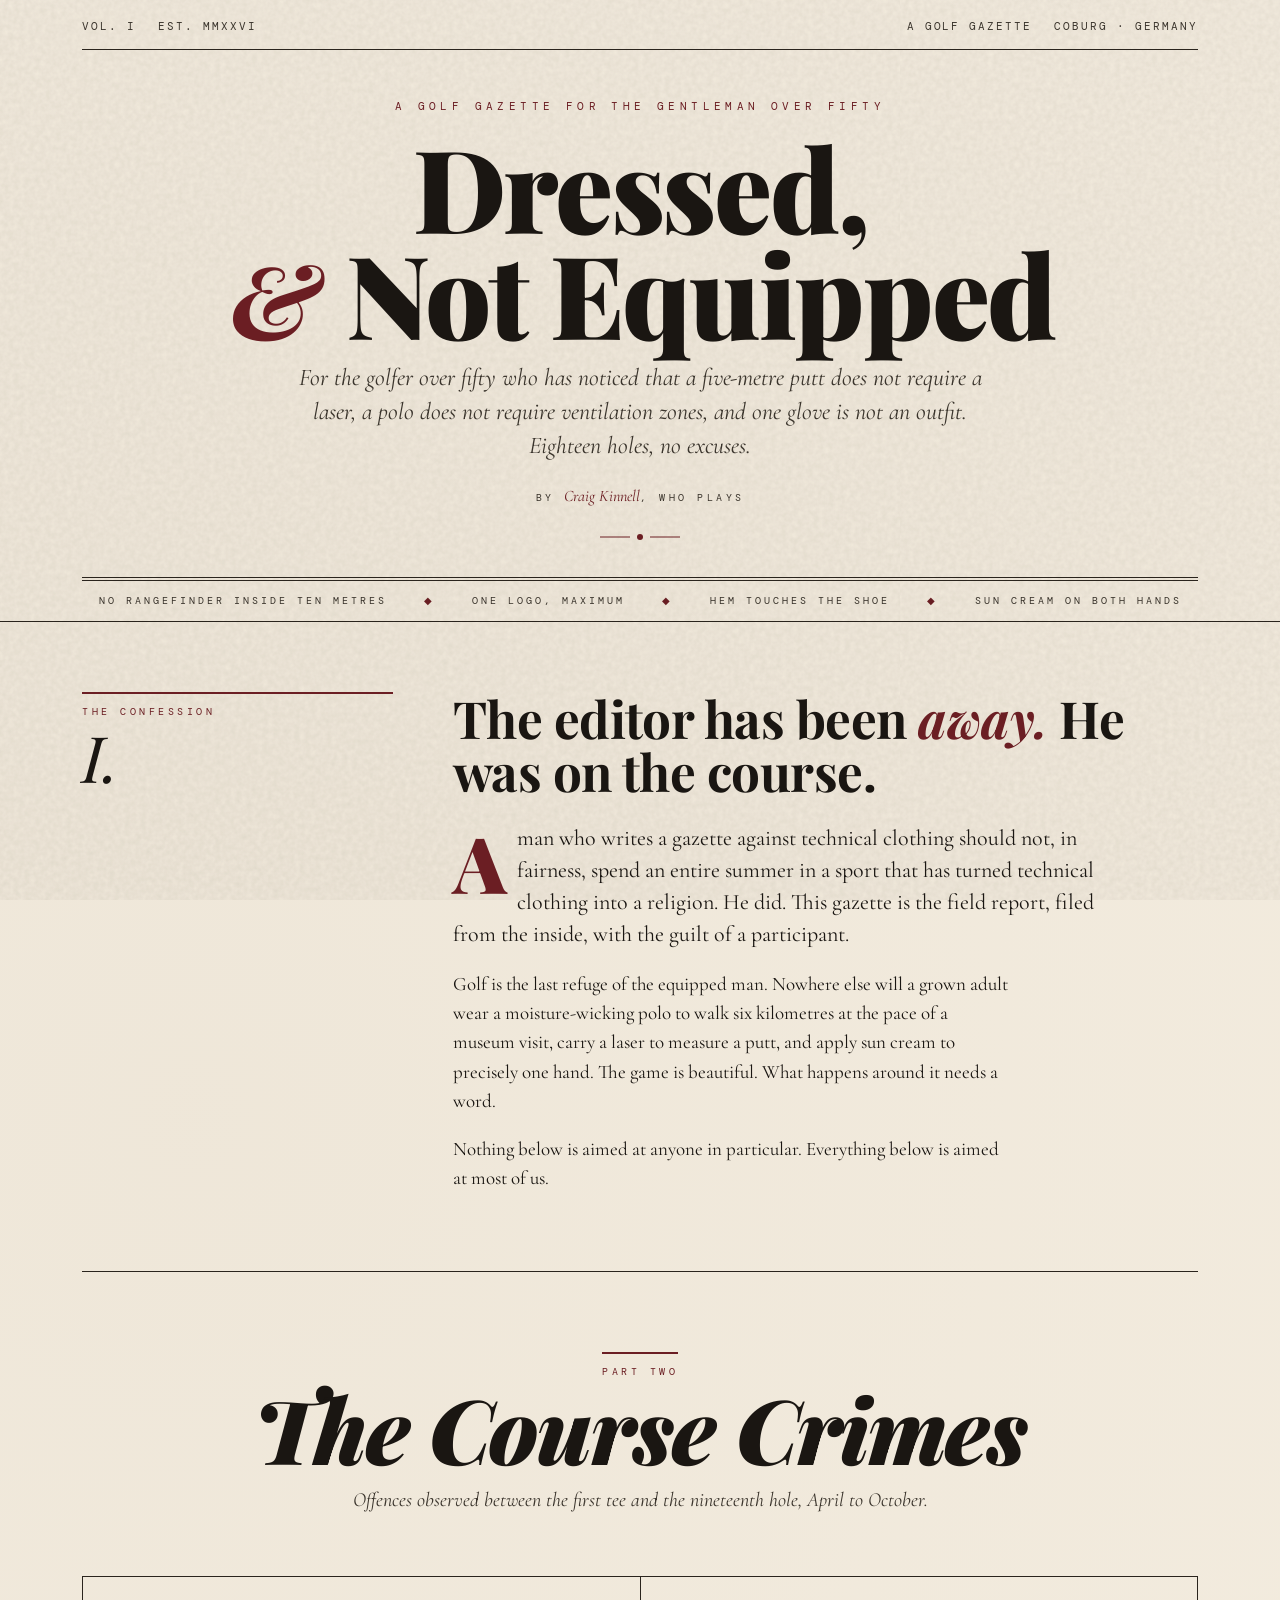
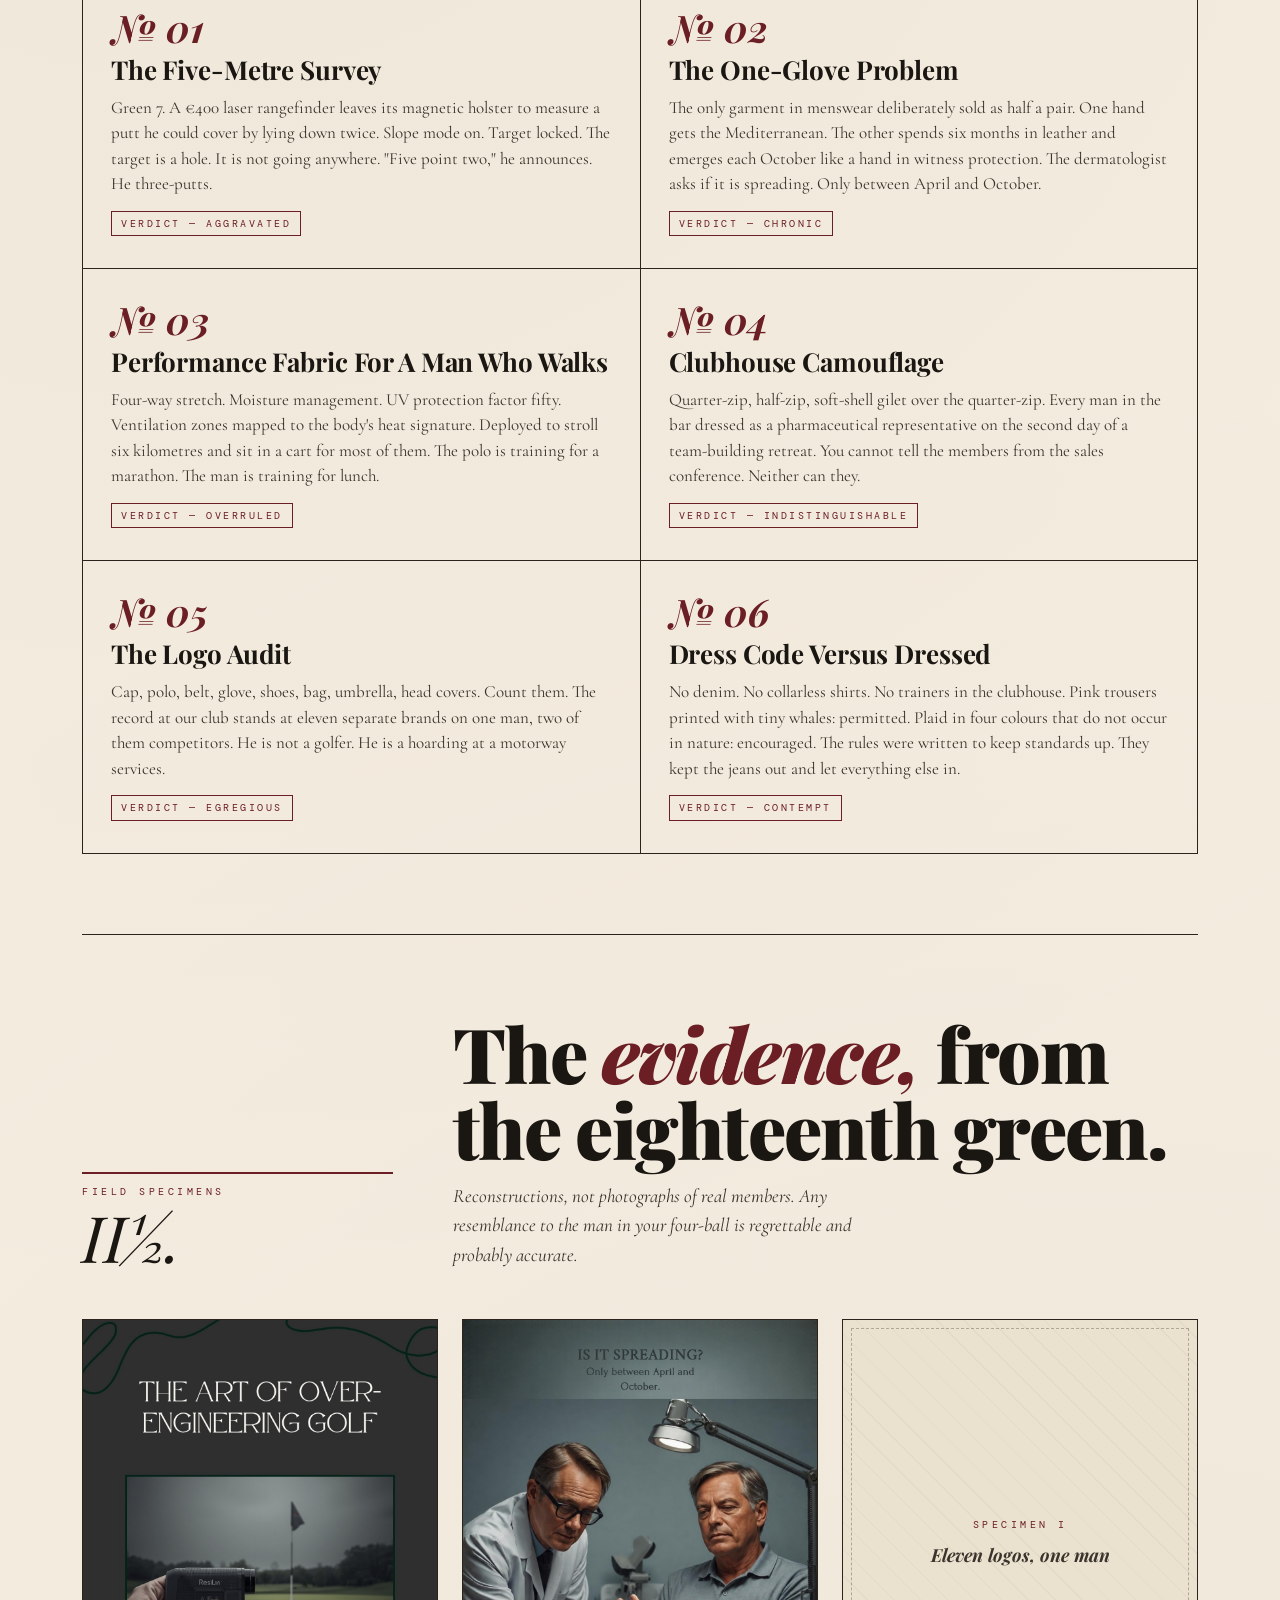
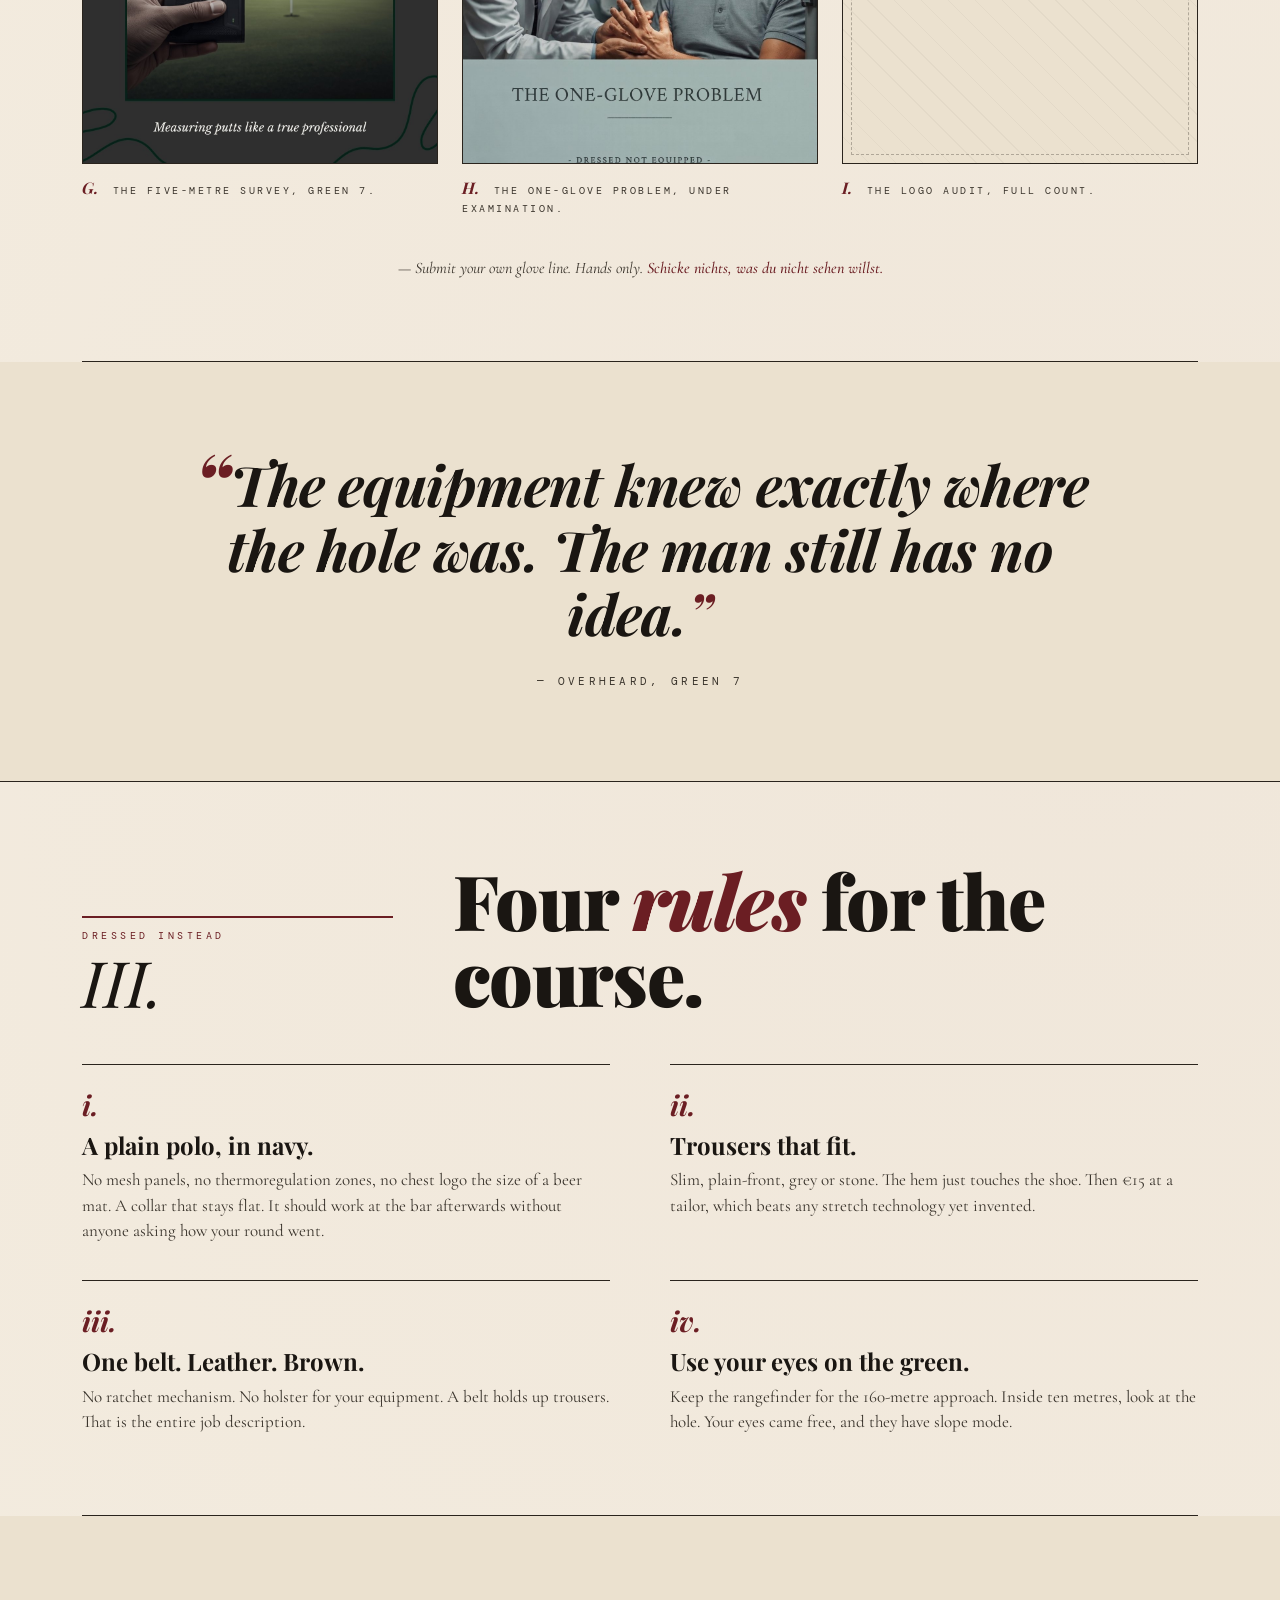
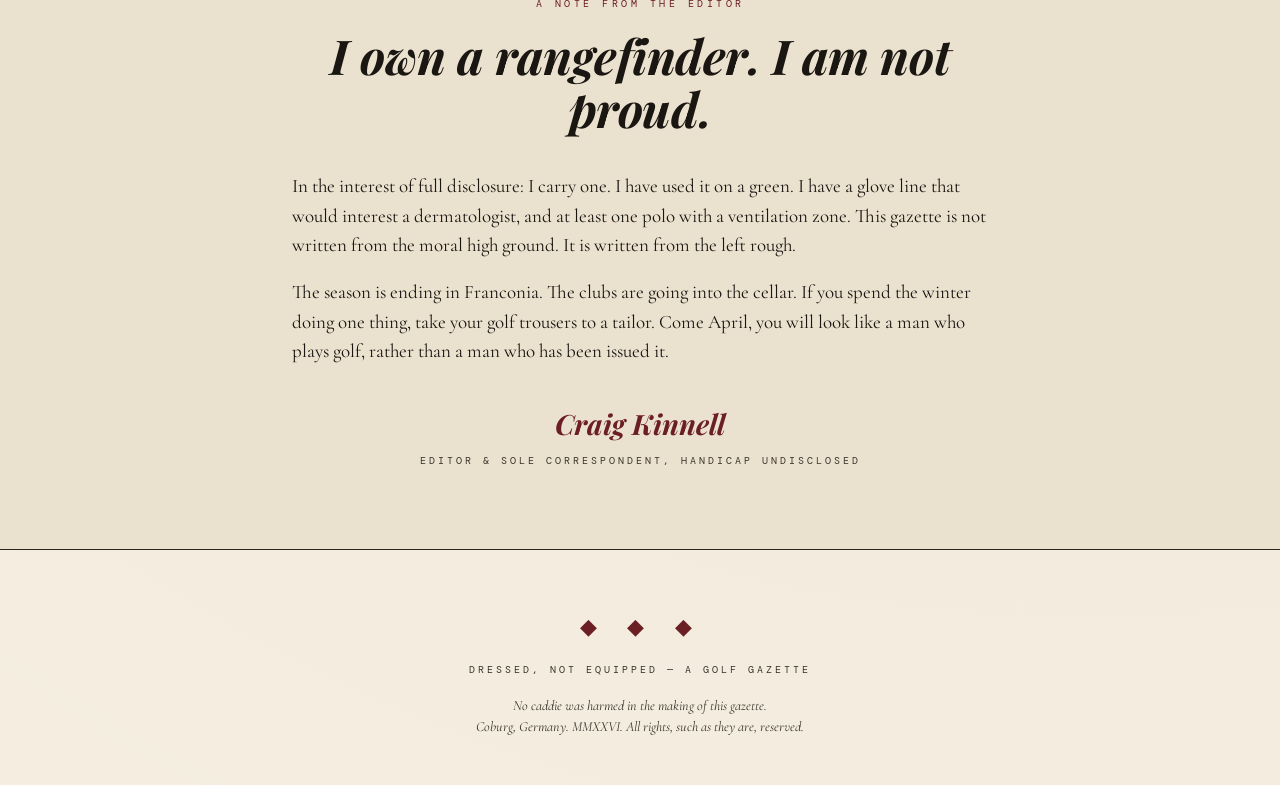
==== commit 32a4fec8: "Go golf-only: golf gazette becomes the front page, menswear retired golf.html now redirects to the f" ====
--- a/index.html
+++ b/index.html
@@ -3,8 +3,8 @@
 <head>
 <meta charset="UTF-8" />
 <meta name="viewport" content="width=device-width, initial-scale=1.0" />
-<title>Dressed, Not Equipped — A Gazette of Town &amp; Course</title>
-<meta name="description" content="A field guide for the over-50 gentleman, in town and on the golf course, against the tyranny of technical clothing. Written from Coburg, Germany." />
+<title>Dressed, Not Equipped — A Golf Gazette by Craig Kinnell</title>
+<meta name="description" content="A deadpan golf gazette for the gentleman over fifty: rangefinders on the green, one-glove tan lines, logo audits and how to dress instead. Written from Coburg, Germany." />
 <link rel="preconnect" href="https://fonts.googleapis.com">
 <link rel="preconnect" href="https://fonts.gstatic.com" crossorigin>
 <link href="https://fonts.googleapis.com/css2?family=Cormorant+Garamond:ital,wght@0,400;0,500;0,600;0,700;1,400;1,500&family=DM+Mono:ital,wght@0,400;0,500;1,400&family=Playfair+Display:ital,wght@0,700;0,900;1,700&display=swap" rel="stylesheet">
@@ -383,40 +383,6 @@
     .specimens-grid { grid-template-columns: 1fr 1fr; gap: 18px; }
     .strip span { display: inline-block; margin: 2px 8px; }
   }
-
-  /* ─── FROM THE FAIRWAY (front-page golf feature) ──── */
-  .fairway { background: #1f3a2e; color: var(--paper); padding: 70px 0; position: relative; z-index: 2; }
-  .fairway-grid { display: grid; grid-template-columns: 1fr 2.4fr; gap: 60px; align-items: start; }
-  .fairway .fw-kicker {
-    font-family: var(--mono); font-size: 11px; letter-spacing: 0.35em;
-    text-transform: uppercase; color: #d9c9a3; margin-bottom: 12px;
-  }
-  .fairway h2 {
-    font-family: var(--display); font-weight: 900;
-    font-size: clamp(36px, 5.5vw, 68px); line-height: 1; letter-spacing: -0.02em; margin-bottom: 20px;
-  }
-  .fairway h2 em { font-style: italic; font-weight: 700; color: #d9c9a3; }
-  .fairway p { max-width: 58ch; color: #e8dfcc; margin-bottom: 24px; }
-  .fw-teasers { list-style: none; border-top: 1px solid rgba(244,237,224,0.35); margin-bottom: 30px; max-width: 620px; }
-  .fw-teasers li {
-    display: flex; justify-content: space-between; align-items: baseline; gap: 16px;
-    padding: 14px 0; border-bottom: 1px solid rgba(244,237,224,0.35);
-  }
-  .fw-title { font-family: var(--display); font-weight: 700; font-size: 22px; }
-  .fw-verdict {
-    font-family: var(--mono); font-size: 10px; letter-spacing: 0.25em; text-transform: uppercase;
-    color: #d9c9a3; border: 1px solid #d9c9a3; padding: 4px 9px; white-space: nowrap;
-  }
-  .fw-cta {
-    display: inline-block; font-family: var(--mono); font-size: 11px; letter-spacing: 0.3em;
-    text-transform: uppercase; color: #1f3a2e; background: var(--paper);
-    padding: 14px 22px; text-decoration: none; transition: background 0.3s;
-  }
-  .fw-cta:hover, .fw-cta:focus-visible { background: #d9c9a3; }
-  @media (max-width: 760px) {
-    .fairway-grid { grid-template-columns: 1fr; gap: 24px; }
-    .fw-title { font-size: 19px; }
-  }
   @keyframes rise {
     from { opacity: 0; transform: translateY(18px); }
     to   { opacity: 1; transform: translateY(0); }
@@ -431,6 +397,14 @@
   .crime:nth-child(5) { animation-delay: 0.25s; }
   .crime:nth-child(6) { animation-delay: 0.30s; }
 
+  /* ─── GOLF ADDITIONS ───────────────────── */
+  .specimen-frame img {
+    position: absolute; inset: 0; width: 100%; height: 100%;
+    object-fit: cover; display: block; z-index: 1;
+  }
+  a.back { color: inherit; text-decoration: none; border-bottom: 1px solid currentColor; }
+  a.back:hover { color: var(--oxblood); }
+
   /* ─── SECTION NAV (shared) ────────────────────────── */
   .sitenav {
     display: flex; justify-content: center; flex-wrap: wrap; gap: 8px 40px;
@@ -440,62 +414,6 @@
   .sitenav a { color: var(--ink-soft); text-decoration: none; padding-bottom: 3px; border-bottom: 1px solid transparent; }
   .sitenav a:hover, .sitenav a:focus-visible { color: var(--oxblood); border-color: currentColor; }
   .sitenav a[aria-current="page"] { color: var(--oxblood); border-color: var(--oxblood); }
-
-  /* ─── COVER: TWO SECTIONS ─────────────────────────── */
-  .sections {
-    display: grid; grid-template-columns: 1fr 1fr;
-    border: 1px solid var(--rule); margin: 56px 0 0;
-  }
-  .panel { padding: 48px 40px 44px; display: flex; flex-direction: column; }
-  .panel.town { background: var(--paper-deep); border-right: 1px solid var(--rule); }
-  .panel.course { background: #1f3a2e; color: var(--paper); }
-  .panel .sec-num {
-    font-family: var(--display); font-style: italic; font-weight: 700;
-    font-size: 30px; color: var(--oxblood); line-height: 1;
-  }
-  .panel.course .sec-num, .panel.course .sec-tag { color: #d9c9a3; }
-  .panel .sec-tag {
-    font-family: var(--mono); font-size: 10px; letter-spacing: 0.35em;
-    text-transform: uppercase; color: var(--oxblood); margin: 10px 0 18px;
-  }
-  .panel h2 {
-    font-family: var(--display); font-weight: 900;
-    font-size: clamp(48px, 6vw, 84px); line-height: 0.95; letter-spacing: -0.02em; margin-bottom: 18px;
-  }
-  .panel p { font-size: 18px; line-height: 1.5; color: var(--ink-soft); max-width: 40ch; margin-bottom: 26px; }
-  .panel.course p { color: #e8dfcc; }
-  .contents { list-style: none; border-top: 1px solid rgba(42,36,29,0.35); margin-bottom: 32px; }
-  .panel.course .contents { border-color: rgba(244,237,224,0.35); }
-  .contents li {
-    display: flex; justify-content: space-between; align-items: baseline; gap: 14px;
-    padding: 12px 0; border-bottom: 1px solid rgba(42,36,29,0.35);
-  }
-  .panel.course .contents li { border-color: rgba(244,237,224,0.35); }
-  .contents .t { font-family: var(--display); font-weight: 700; font-size: 19px; line-height: 1.2; }
-  .contents .v {
-    font-family: var(--mono); font-size: 9px; letter-spacing: 0.25em; text-transform: uppercase;
-    color: var(--oxblood); white-space: nowrap;
-  }
-  .panel.course .contents .v { color: #d9c9a3; }
-  .enter {
-    margin-top: auto; align-self: flex-start;
-    font-family: var(--mono); font-size: 11px; letter-spacing: 0.3em; text-transform: uppercase;
-    text-decoration: none; padding: 14px 22px; transition: background 0.3s, color 0.3s;
-  }
-  .panel.town .enter { background: var(--ink); color: var(--paper); }
-  .panel.town .enter:hover, .panel.town .enter:focus-visible { background: var(--oxblood); }
-  .panel.course .enter { background: var(--paper); color: #1f3a2e; }
-  .panel.course .enter:hover, .panel.course .enter:focus-visible { background: #d9c9a3; }
-  .cover-note {
-    text-align: center; padding: 56px 0 10px; max-width: 640px; margin: 0 auto;
-    font-style: italic; color: var(--ink-soft); font-size: 20px; line-height: 1.5;
-  }
-  .cover-note em { color: var(--oxblood); }
-  @media (max-width: 760px) {
-    .sections { grid-template-columns: 1fr; }
-    .panel { padding: 36px 24px; }
-    .panel.town { border-right: 0; border-bottom: 1px solid var(--rule); }
-  }
 </style>
 </head>
 <body>
@@ -507,58 +425,206 @@
       <span>Est. MMXXVI</span>
     </div>
     <div class="right">
-      <span>A Gazette of Town &amp; Course</span>
+      <span>A Golf Gazette</span>
       <span>Coburg · Germany</span>
     </div>
   </header>
-  <nav class="sitenav" aria-label="Sections">
-    <a href="./" aria-current="page">Front Page</a>
-    <a href="menswear.html">Menswear</a>
-    <a href="golf.html">Golf</a>
-  </nav>
 
   <section class="hero">
-    <div class="kicker">A Field Guide for the Gentleman over Fifty</div>
+    <div class="kicker">A Golf Gazette for the Gentleman over Fifty</div>
     <h1>Dressed,<br><span class="amp">&amp;</span> Not Equipped</h1>
-    <p class="deck">The café is not a fucking base camp. The green is not a survey site. Two sections, one complaint: you are dressed for an expedition that is not happening.</p>
-    <div class="byline">By <em>Craig Kinnell</em></div>
+    <p class="deck">For the golfer over fifty who has noticed that a five-metre putt does not require a laser, a polo does not require ventilation zones, and one glove is not an outfit. Eighteen holes, no excuses.</p>
+    <div class="byline">By <em>Craig Kinnell</em>, who plays</div>
+    <svg class="ornament" viewBox="0 0 80 16" fill="none" xmlns="http://www.w3.org/2000/svg">
+      <path d="M0 8 H30" stroke="currentColor" stroke-width="1"/>
+      <circle cx="40" cy="8" r="3" fill="currentColor"/>
+      <path d="M50 8 H80" stroke="currentColor" stroke-width="1"/>
+    </svg>
   </section>
-
-  <div class="sections">
-    <section class="panel town" aria-labelledby="town-h">
-      <span class="sec-num">I.</span>
-      <span class="sec-tag">In Town</span>
-      <h2 id="town-h">Menswear</h2>
-      <p>Against the softshell in the trattoria, the trail shoe at dinner and the 32-litre rucksack on the school run. Plus the brands worth your money instead.</p>
-      <ul class="contents">
-        <li><span class="t">The Six Crimes</span><span class="v">Indefensible</span></li>
-        <li><span class="t">Four Truths Before You Spend</span><span class="v">Principles</span></li>
-        <li><span class="t">The Remedies</span><span class="v">45 brands</span></li>
-      </ul>
-      <a class="enter" href="menswear.html">Enter Menswear</a>
-    </section>
-
-    <section class="panel course" aria-labelledby="course-h">
-      <span class="sec-num">II.</span>
-      <span class="sec-tag">On the Course</span>
-      <h2 id="course-h">Golf</h2>
-      <p>Filed from the inside by an editor with one tanned hand. Lasers on the green, logo audits, and dress codes that ban jeans but welcome whale-print trousers.</p>
-      <ul class="contents">
-        <li><span class="t">The Five-Metre Survey</span><span class="v">Aggravated</span></li>
-        <li><span class="t">The One-Glove Problem</span><span class="v">Chronic</span></li>
-        <li><span class="t">Four Rules for the Course</span><span class="v">Dressed instead</span></li>
-      </ul>
-      <a class="enter" href="golf.html">Enter Golf</a>
-    </section>
+</div>
+
+<div class="strip">
+  <span>No Rangefinder Inside Ten Metres</span>
+  <span class="dot">◆</span>
+  <span>One Logo, Maximum</span>
+  <span class="dot">◆</span>
+  <span>Hem Touches The Shoe</span>
+  <span class="dot">◆</span>
+  <span>Sun Cream On Both Hands</span>
+</div>
+
+<div class="container">
+
+  <section class="manifesto">
+    <div class="manifesto-grid">
+      <div><span class="section-label">The Confession<span class="num">I.</span></span></div>
+      <div>
+        <h2>The editor has been <em>away.</em> He was on the course.</h2>
+        <p class="lede">A man who writes a gazette against technical clothing should not, in fairness, spend an entire summer in a sport that has turned technical clothing into a religion. He did. This gazette is the field report, filed from the inside, with the guilt of a participant.</p>
+        <p>Golf is the last refuge of the equipped man. Nowhere else will a grown adult wear a moisture-wicking polo to walk six kilometres at the pace of a museum visit, carry a laser to measure a putt, and apply sun cream to precisely one hand. The game is beautiful. What happens around it needs a word.</p>
+        <p>Nothing below is aimed at anyone in particular. Everything below is aimed at most of us.</p>
+      </div>
+    </div>
+  </section>
+
+  <section class="crimes">
+    <div class="crimes-header">
+      <span class="section-label" style="display:inline-block;text-align:left;">Part Two</span>
+      <h2>The <em>Course</em> Crimes</h2>
+      <p class="sub">Offences observed between the first tee and the nineteenth hole, April to October.</p>
+    </div>
+
+    <div class="crimes-list">
+      <article class="crime">
+        <div class="num">№ 01</div>
+        <h3>The Five-Metre Survey</h3>
+        <p>Green 7. A €400 laser rangefinder leaves its magnetic holster to measure a putt he could cover by lying down twice. Slope mode on. Target locked. The target is a hole. It is not going anywhere. "Five point two," he announces. He three-putts.</p>
+        <span class="verdict">Verdict — Aggravated</span>
+      </article>
+      <article class="crime">
+        <div class="num">№ 02</div>
+        <h3>The One-Glove Problem</h3>
+        <p>The only garment in menswear deliberately sold as half a pair. One hand gets the Mediterranean. The other spends six months in leather and emerges each October like a hand in witness protection. The dermatologist asks if it is spreading. Only between April and October.</p>
+        <span class="verdict">Verdict — Chronic</span>
+      </article>
+      <article class="crime">
+        <div class="num">№ 03</div>
+        <h3>Performance Fabric For A Man Who Walks</h3>
+        <p>Four-way stretch. Moisture management. UV protection factor fifty. Ventilation zones mapped to the body's heat signature. Deployed to stroll six kilometres and sit in a cart for most of them. The polo is training for a marathon. The man is training for lunch.</p>
+        <span class="verdict">Verdict — Overruled</span>
+      </article>
+      <article class="crime">
+        <div class="num">№ 04</div>
+        <h3>Clubhouse Camouflage</h3>
+        <p>Quarter-zip, half-zip, soft-shell gilet over the quarter-zip. Every man in the bar dressed as a pharmaceutical representative on the second day of a team-building retreat. You cannot tell the members from the sales conference. Neither can they.</p>
+        <span class="verdict">Verdict — Indistinguishable</span>
+      </article>
+      <article class="crime">
+        <div class="num">№ 05</div>
+        <h3>The Logo Audit</h3>
+        <p>Cap, polo, belt, glove, shoes, bag, umbrella, head covers. Count them. The record at our club stands at eleven separate brands on one man, two of them competitors. He is not a golfer. He is a hoarding at a motorway services.</p>
+        <span class="verdict">Verdict — Egregious</span>
+      </article>
+      <article class="crime">
+        <div class="num">№ 06</div>
+        <h3>Dress Code Versus Dressed</h3>
+        <p>No denim. No collarless shirts. No trainers in the clubhouse. Pink trousers printed with tiny whales: permitted. Plaid in four colours that do not occur in nature: encouraged. The rules were written to keep standards up. They kept the jeans out and let everything else in.</p>
+        <span class="verdict">Verdict — Contempt</span>
+      </article>
+    </div>
+  </section>
+
+  <section class="specimens">
+    <div class="specimens-header">
+      <div><span class="section-label">Field Specimens<span class="num">II½.</span></span></div>
+      <div>
+        <h2>The <em>evidence,</em> from the eighteenth green.</h2>
+        <p>Reconstructions, not photographs of real members. Any resemblance to the man in your four-ball is regrettable and probably accurate.</p>
+      </div>
+    </div>
+    <div class="specimens-grid">
+      <figure class="specimen">
+        <div class="specimen-frame">
+          <div class="specimen-placeholder">
+            <span class="ph-label">Specimen G</span>
+            <span class="ph-detail">A laser, a flag, five metres</span>
+          </div>
+          <img src="images/five-metre-survey.jpg" alt="A golfer aiming a laser rangefinder at a flag only a few metres away" loading="lazy" onerror="this.remove()">
+        </div>
+        <figcaption><span class="caption-num">G.</span> The Five-Metre Survey, green 7.</figcaption>
+      </figure>
+      <figure class="specimen">
+        <div class="specimen-frame">
+          <div class="specimen-placeholder">
+            <span class="ph-label">Specimen H</span>
+            <span class="ph-detail">Is it spreading?</span>
+          </div>
+          <img src="images/one-glove-problem.jpg" alt="A dermatologist examining a golfer's pale gloved hand with a sharp tan line at the wrist" loading="lazy" onerror="this.remove()">
+        </div>
+        <figcaption><span class="caption-num">H.</span> The One-Glove Problem, under examination.</figcaption>
+      </figure>
+      <figure class="specimen">
+        <div class="specimen-frame">
+          <div class="specimen-placeholder">
+            <span class="ph-label">Specimen I</span>
+            <span class="ph-detail">Eleven logos, one man</span>
+          </div>
+        </div>
+        <figcaption><span class="caption-num">I.</span> The Logo Audit, full count.</figcaption>
+      </figure>
+    </div>
+    <p class="specimens-note">— Submit your own glove line. Hands only. <em>Schicke nichts, was du nicht sehen willst.</em></p>
+  </section>
+
+</div>
+
+<section class="pullquote">
+  <div class="container">
+    <blockquote>The equipment knew exactly where the hole was. The man still has <em>no idea.</em></blockquote>
+    <cite>— Overheard, Green 7</cite>
   </div>
-
-  <p class="cover-note">Written from Coburg by a man who owns a rangefinder and is not proud. <em>Submissions and properly composed letters welcome.</em></p>
-
+</section>
+
+<div class="container">
+
+  <section class="principles">
+    <div class="principles-header">
+      <div><span class="section-label">Dressed Instead<span class="num">III.</span></span></div>
+      <div><h2>Four <em>rules</em> for the course.</h2></div>
+    </div>
+    <div class="principles-grid">
+      <div class="principle">
+        <div class="num">i.</div>
+        <h3>A plain polo, in navy.</h3>
+        <p>No mesh panels, no thermoregulation zones, no chest logo the size of a beer mat. A collar that stays flat. It should work at the bar afterwards without anyone asking how your round went.</p>
+      </div>
+      <div class="principle">
+        <div class="num">ii.</div>
+        <h3>Trousers that fit.</h3>
+        <p>Slim, plain-front, grey or stone. The hem just touches the shoe. Then €15 at a tailor, which beats any stretch technology yet invented.</p>
+      </div>
+      <div class="principle">
+        <div class="num">iii.</div>
+        <h3>One belt. Leather. Brown.</h3>
+        <p>No ratchet mechanism. No holster for your equipment. A belt holds up trousers. That is the entire job description.</p>
+      </div>
+      <div class="principle">
+        <div class="num">iv.</div>
+        <h3>Use your eyes on the green.</h3>
+        <p>Keep the rangefinder for the 160-metre approach. Inside ten metres, look at the hole. Your eyes came free, and they have slope mode.</p>
+      </div>
+    </div>
+  </section>
+
+  <!-- ═══ REMEDIES FOR THE COURSE ═══
+       Add brand links here in the same format as the Remedies on index.html.
+       If any become affiliate links: add rel="sponsored noopener", mark them
+       with *, and remove the `hidden` attribute from the disclosure block below. -->
+
+</div>
+
+<section class="editors-note">
+  <div class="container">
+    <div class="label">A Note From The Editor</div>
+    <h2>I own a rangefinder. I am not proud.</h2>
+    <p>In the interest of full disclosure: I carry one. I have used it on a green. I have a glove line that would interest a dermatologist, and at least one polo with a ventilation zone. This gazette is not written from the moral high ground. It is written from the left rough.</p>
+    <p>The season is ending in Franconia. The clubs are going into the cellar. If you spend the winter doing one thing, take your golf trousers to a tailor. Come April, you will look like a man who plays golf, rather than a man who has been issued it.</p>
+    <div class="signature">
+      <span class="name">Craig Kinnell</span>
+      <span class="role">Editor &amp; Sole Correspondent, Handicap Undisclosed</span>
+    </div>
+  </div>
+</section>
+
+<div class="container">
+  <aside class="disclosure" id="disclosure" hidden>
+    <span class="tag">Werbung · Disclosure</span>
+    <p>Some links on this page are <em>affiliate links / Provisionslinks</em>, marked with an asterisk. If you click through and buy, the gazette receives a small commission at no cost to you. This does not influence what is recommended.</p>
+  </aside>
   <footer>
     <div class="ornament">◆ ◆ ◆</div>
-    <p>Dressed, Not Equipped — Vol. I</p>
-    <p>Set in Playfair, Cormorant &amp; DM Mono</p>
-    <p class="small">No fleece was harmed in the making of this gazette.<br>Coburg, Germany. MMXXVI. All rights, such as they are, reserved.</p>
+    <p>Dressed, Not Equipped — A Golf Gazette</p>
+    <p class="small">No caddie was harmed in the making of this gazette.<br>Coburg, Germany. MMXXVI. All rights, such as they are, reserved.</p>
   </footer>
 </div>
 
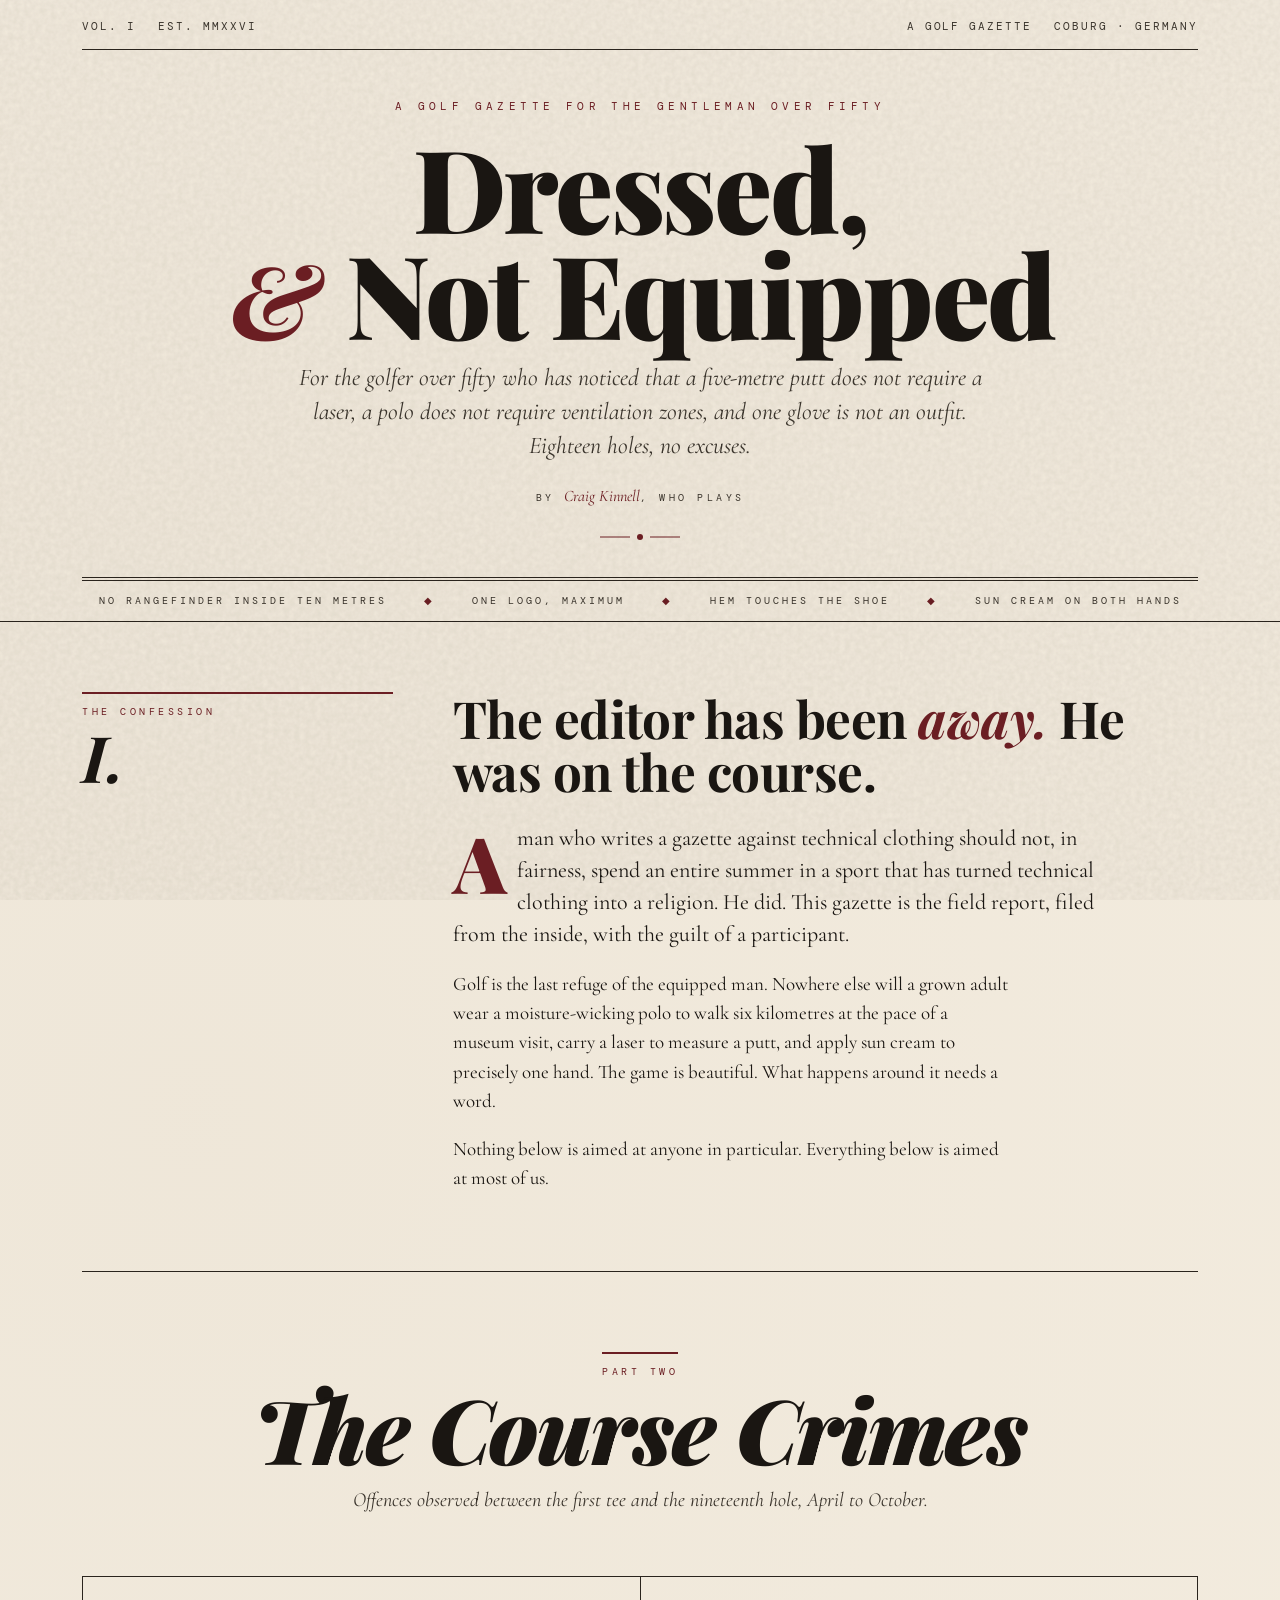
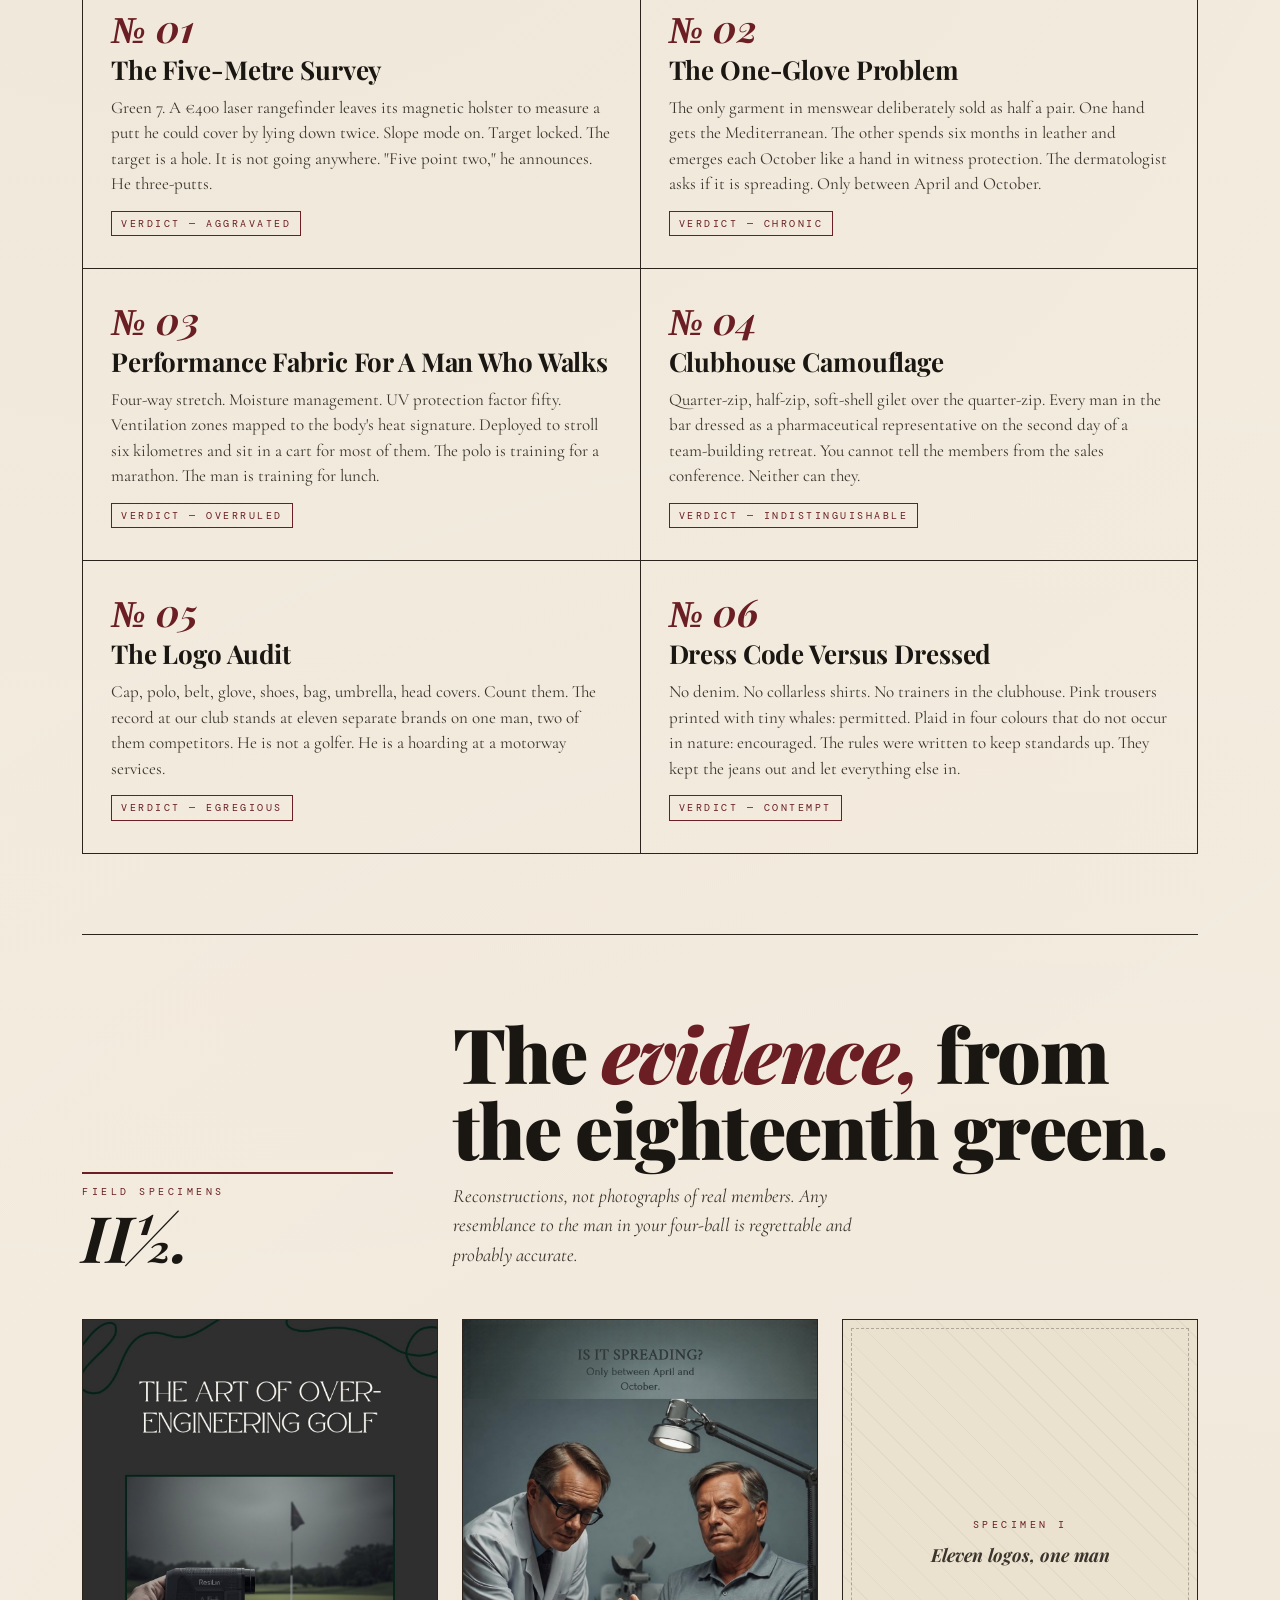
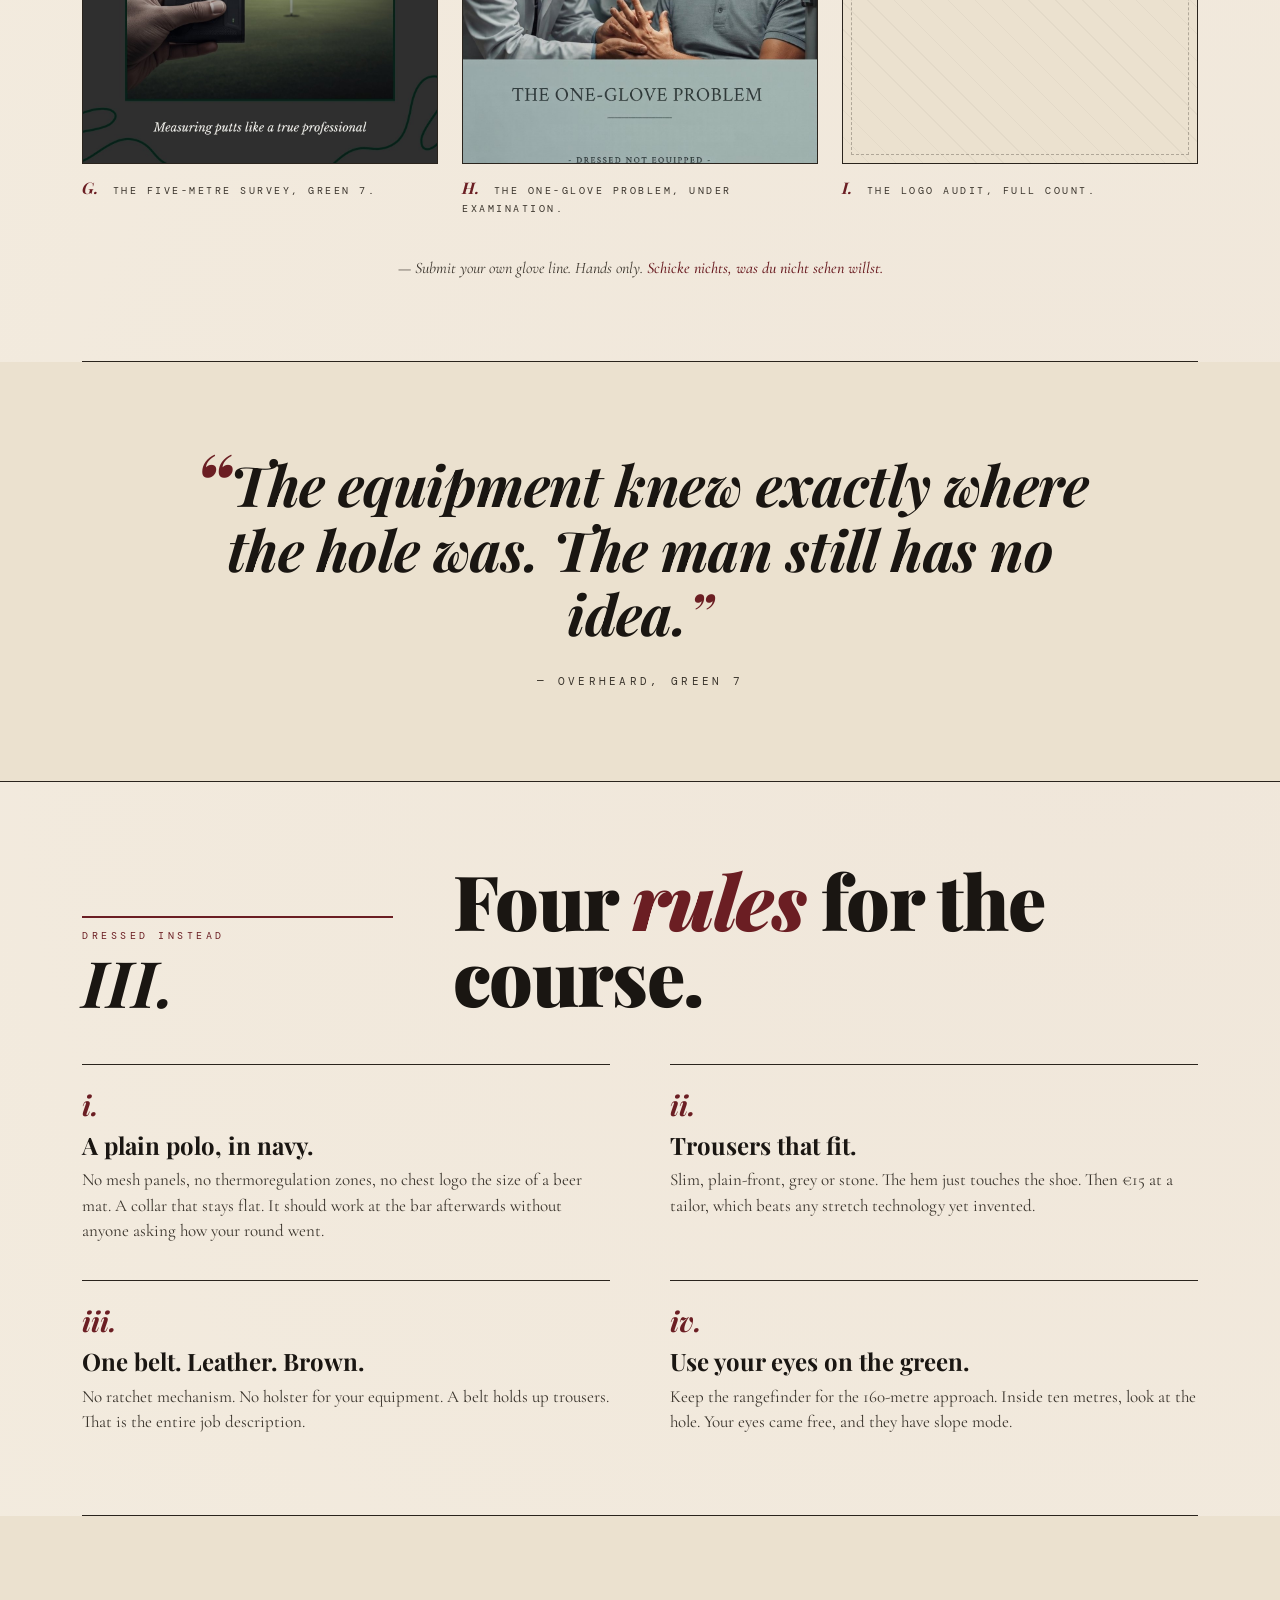
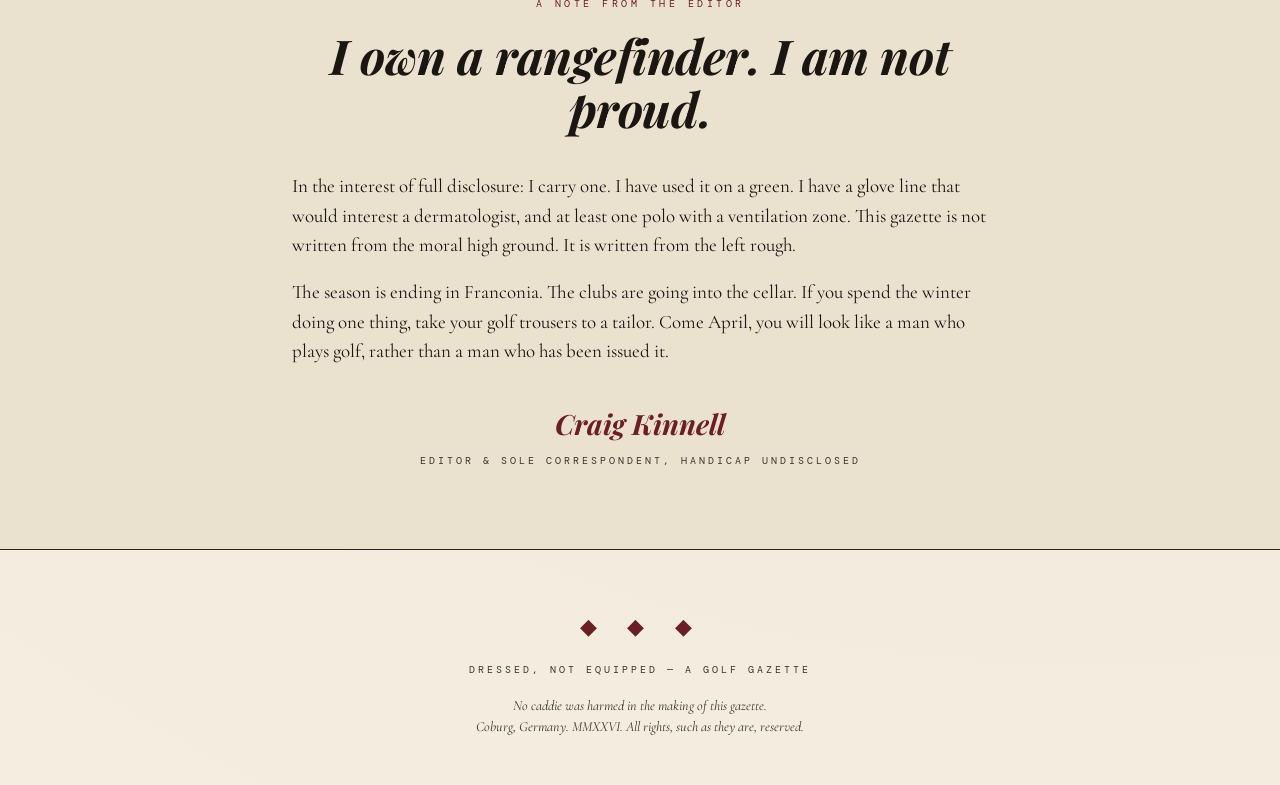
==== commit 73b088c0: "Self-host fonts instead of loading them from Google (GDPR) Co-Authored-By: Claude Opus 5.5 <noreply@" ====
--- a/index.html
+++ b/index.html
@@ -5,9 +5,7 @@
 <meta name="viewport" content="width=device-width, initial-scale=1.0" />
 <title>Dressed, Not Equipped — A Golf Gazette by Craig Kinnell</title>
 <meta name="description" content="A deadpan golf gazette for the gentleman over fifty: rangefinders on the green, one-glove tan lines, logo audits and how to dress instead. Written from Coburg, Germany." />
-<link rel="preconnect" href="https://fonts.googleapis.com">
-<link rel="preconnect" href="https://fonts.gstatic.com" crossorigin>
-<link href="https://fonts.googleapis.com/css2?family=Cormorant+Garamond:ital,wght@0,400;0,500;0,600;0,700;1,400;1,500&family=DM+Mono:ital,wght@0,400;0,500;1,400&family=Playfair+Display:ital,wght@0,700;0,900;1,700&display=swap" rel="stylesheet">
+<link rel="stylesheet" href="fonts.css">
 <style>
   :root {
     --paper: #f4ede0;
--- a/fonts.css
+++ b/fonts.css
@@ -0,0 +1,16 @@
+@font-face{font-family:'Playfair Display';font-style:normal;font-weight:700;font-display:swap;src:url(fonts/playfair-display-latin-700-normal.woff2) format('woff2');}
+@font-face{font-family:'Playfair Display';font-style:italic;font-weight:700;font-display:swap;src:url(fonts/playfair-display-latin-700-italic.woff2) format('woff2');}
+@font-face{font-family:'Playfair Display';font-style:normal;font-weight:900;font-display:swap;src:url(fonts/playfair-display-latin-900-normal.woff2) format('woff2');}
+@font-face{font-family:'Playfair Display';font-style:italic;font-weight:900;font-display:swap;src:url(fonts/playfair-display-latin-900-italic.woff2) format('woff2');}
+@font-face{font-family:'Cormorant Garamond';font-style:normal;font-weight:400;font-display:swap;src:url(fonts/cormorant-garamond-latin-400-normal.woff2) format('woff2');}
+@font-face{font-family:'Cormorant Garamond';font-style:italic;font-weight:400;font-display:swap;src:url(fonts/cormorant-garamond-latin-400-italic.woff2) format('woff2');}
+@font-face{font-family:'Cormorant Garamond';font-style:normal;font-weight:500;font-display:swap;src:url(fonts/cormorant-garamond-latin-500-normal.woff2) format('woff2');}
+@font-face{font-family:'Cormorant Garamond';font-style:italic;font-weight:500;font-display:swap;src:url(fonts/cormorant-garamond-latin-500-italic.woff2) format('woff2');}
+@font-face{font-family:'Cormorant Garamond';font-style:normal;font-weight:600;font-display:swap;src:url(fonts/cormorant-garamond-latin-600-normal.woff2) format('woff2');}
+@font-face{font-family:'Cormorant Garamond';font-style:italic;font-weight:600;font-display:swap;src:url(fonts/cormorant-garamond-latin-600-italic.woff2) format('woff2');}
+@font-face{font-family:'Cormorant Garamond';font-style:normal;font-weight:700;font-display:swap;src:url(fonts/cormorant-garamond-latin-700-normal.woff2) format('woff2');}
+@font-face{font-family:'Cormorant Garamond';font-style:italic;font-weight:700;font-display:swap;src:url(fonts/cormorant-garamond-latin-700-italic.woff2) format('woff2');}
+@font-face{font-family:'DM Mono';font-style:normal;font-weight:400;font-display:swap;src:url(fonts/dm-mono-latin-400-normal.woff2) format('woff2');}
+@font-face{font-family:'DM Mono';font-style:italic;font-weight:400;font-display:swap;src:url(fonts/dm-mono-latin-400-italic.woff2) format('woff2');}
+@font-face{font-family:'DM Mono';font-style:normal;font-weight:500;font-display:swap;src:url(fonts/dm-mono-latin-500-normal.woff2) format('woff2');}
+@font-face{font-family:'DM Mono';font-style:italic;font-weight:500;font-display:swap;src:url(fonts/dm-mono-latin-500-italic.woff2) format('woff2');}
